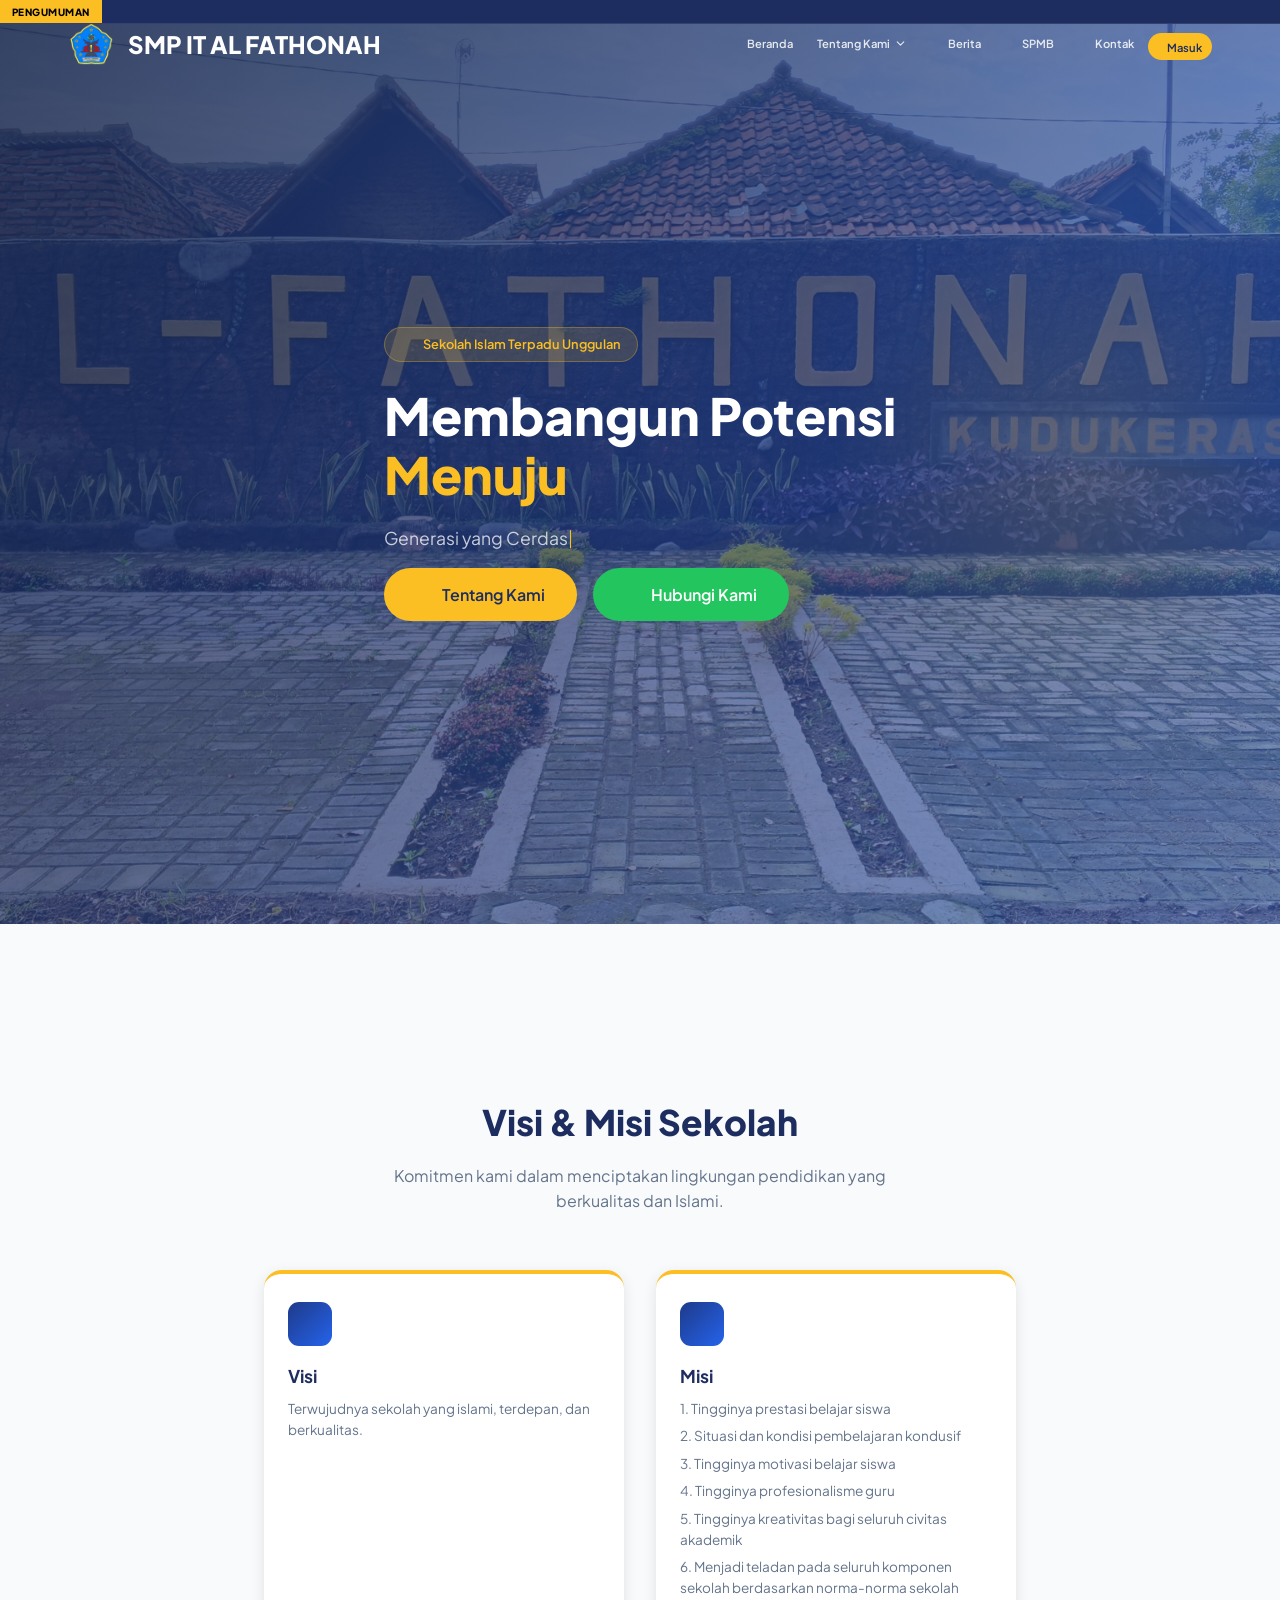
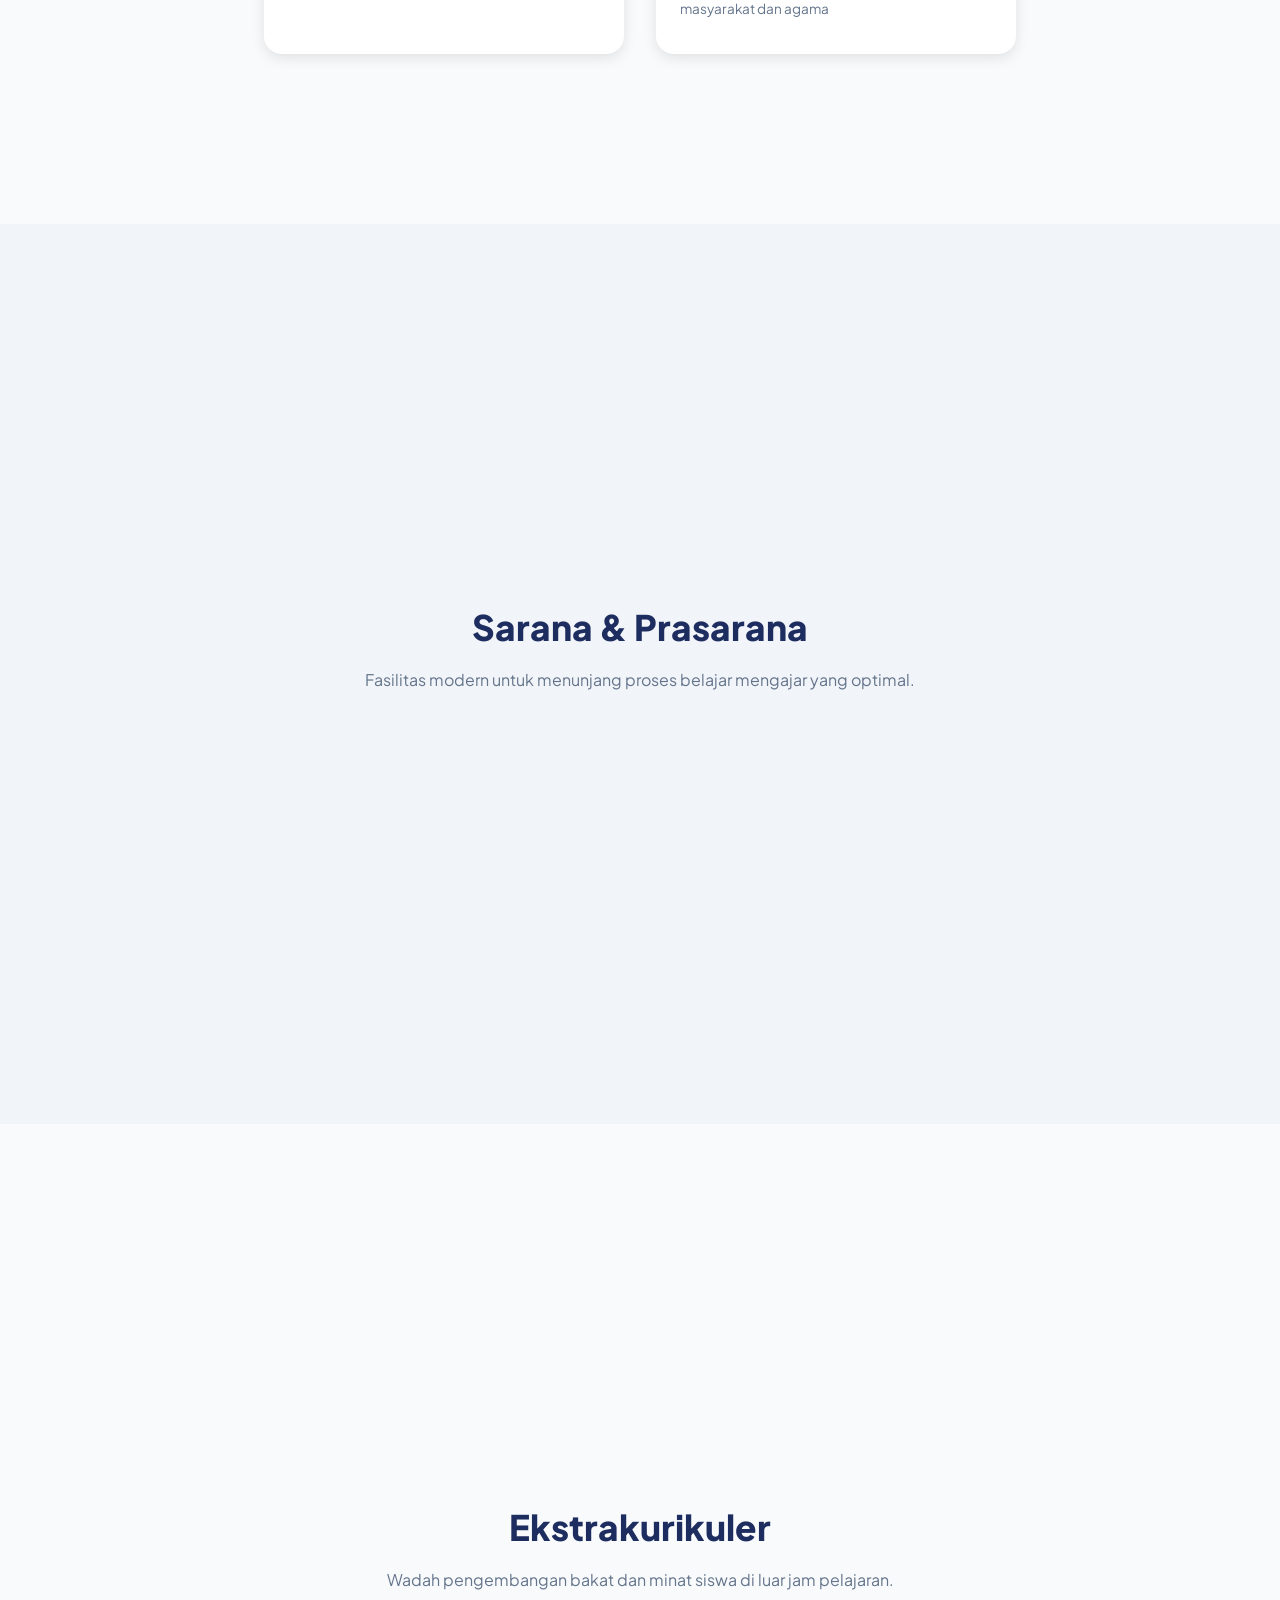
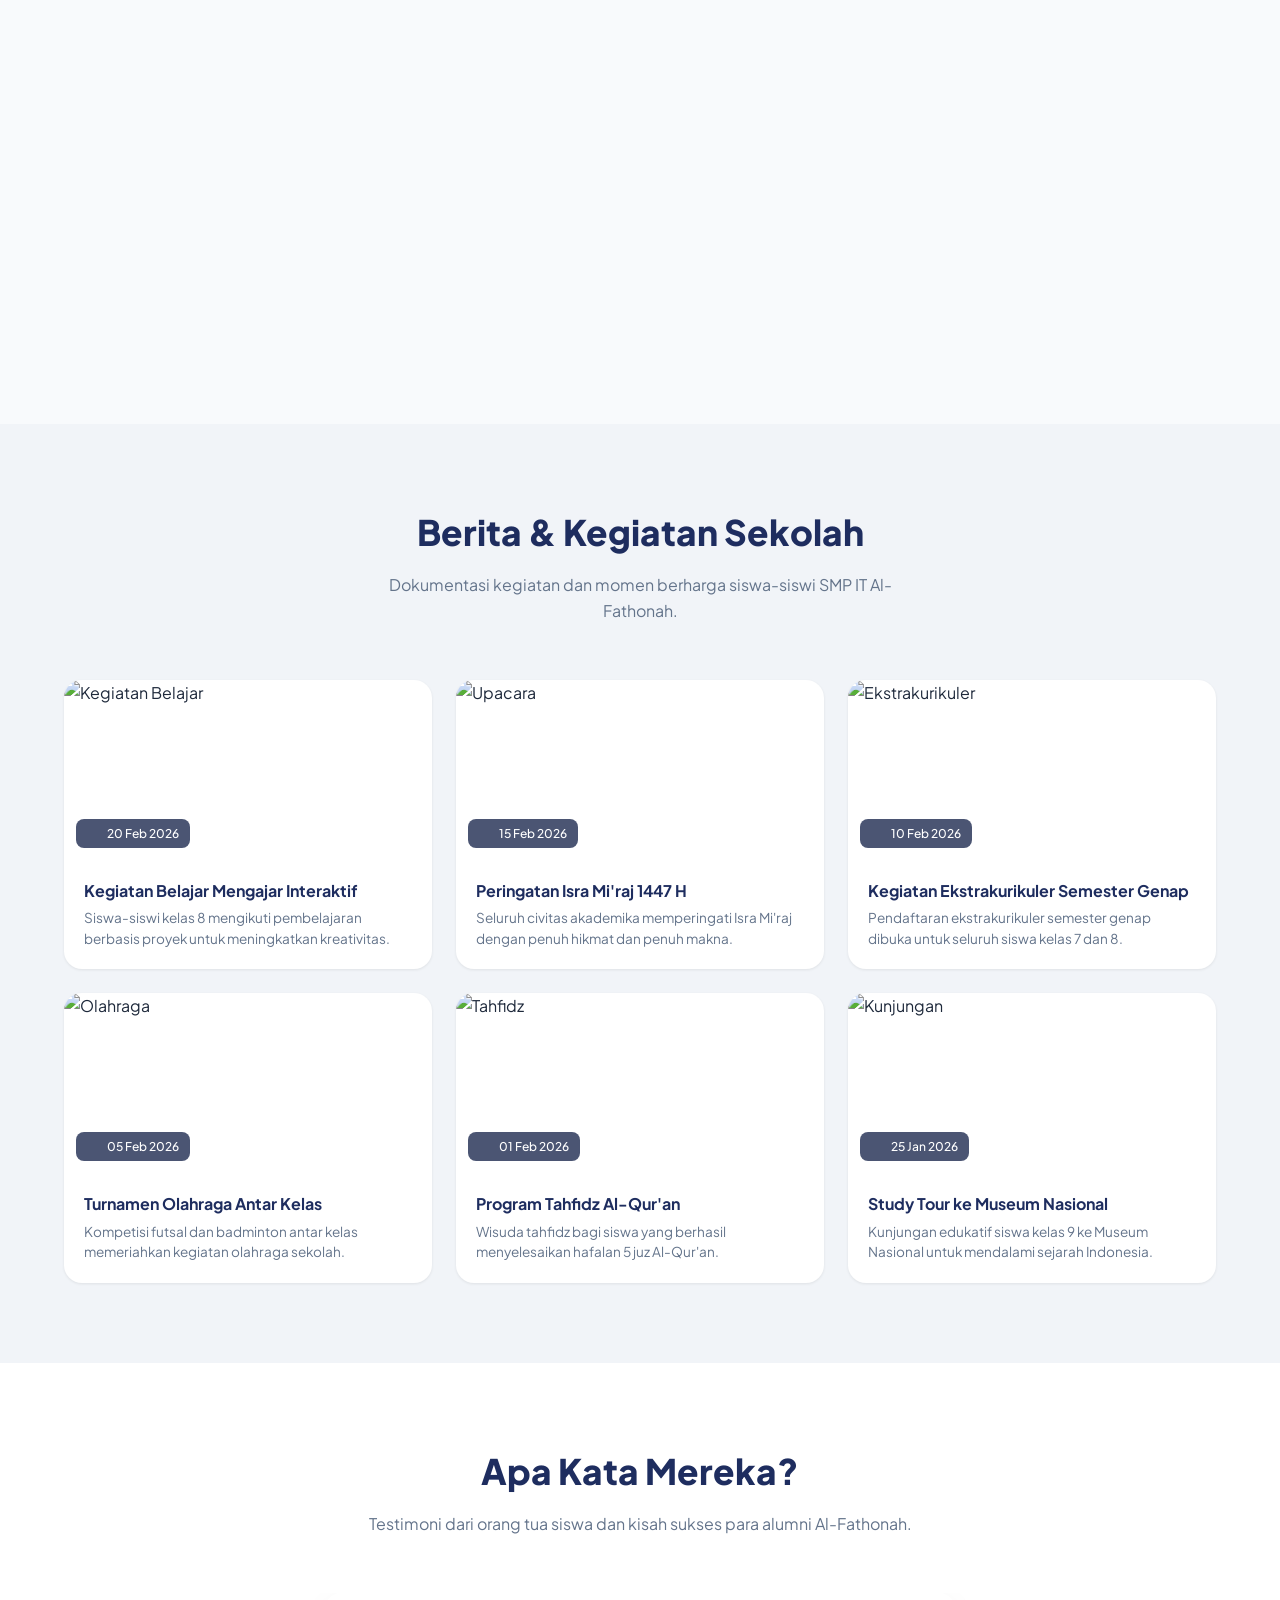
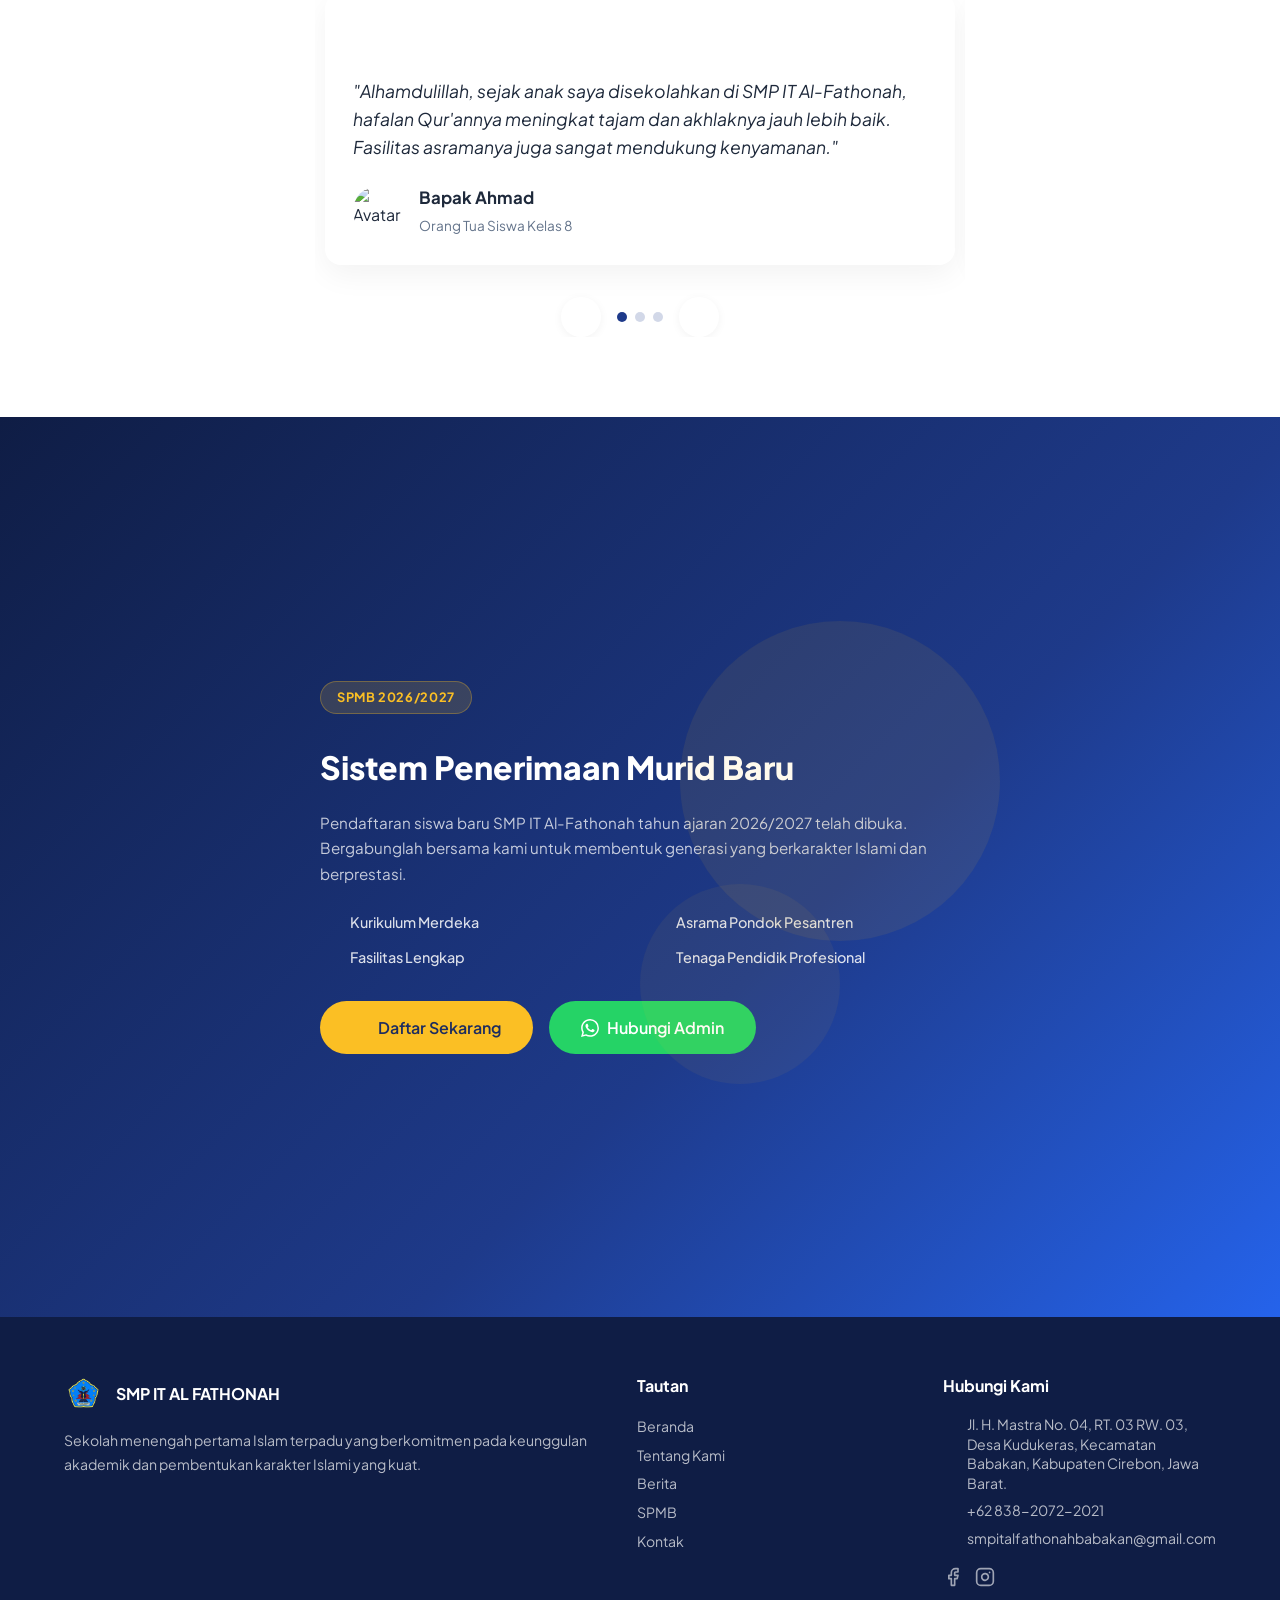
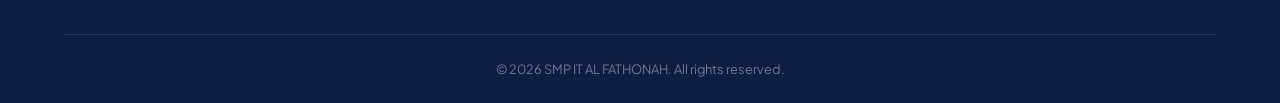
==== index.html @ 43298e45 "Update print statement from 'Hello' to 'Goodbye'" ====
<!DOCTYPE html>
<html lang="id">

<head>
  <meta charset="UTF-8" />
  <meta name="viewport" content="width=device-width, initial-scale=1.0" />
  <title>SMP IT Al-Fathonah — Sekolah Islam Terpadu Unggulan</title>
  <meta name="description"
    content="SMP IT Al-Fathonah adalah sekolah menengah pertama Islam terpadu yang mengutamakan keunggulan akademik, karakter Islami, dan prestasi siswa." />

  <!-- Fonts -->
  <link rel="preconnect" href="https://fonts.googleapis.com" />
  <link rel="preconnect" href="https://fonts.gstatic.com" crossorigin />
  <link href="https://fonts.googleapis.com/css2?family=Plus+Jakarta+Sans:wght@400;500;600;700;800&display=swap"
    rel="stylesheet" />

  <!-- Tailwind CSS CDN -->
  <script src="https://cdn.tailwindcss.com"></script>
  <script>
    tailwind.config = {
      theme: {
        extend: {
          fontFamily: { sans: ['Plus Jakarta Sans', 'sans-serif'] },
          colors: {
            primary: { DEFAULT: '#1e3a8a', light: '#2563eb', dark: '#1e2d5f', 900: '#0f1d45' },
            accent: { DEFAULT: '#fbbf24', light: '#fcd34d', dark: '#d97706' }
          }
        }
      }
    }
  </script>

  <!-- Lucide Icons -->
  <script src="https://unpkg.com/lucide@latest/dist/umd/lucide.js"></script>

  <!-- Custom CSS -->
  <link rel="stylesheet" href="style.css?v=20260422b" />

  <!-- Supabase JS -->
  <script src="https://cdn.jsdelivr.net/npm/@supabase/supabase-js@2/dist/umd/supabase.js"></script>

</head>

<body>
  <!-- ========== NEWS TICKER ========== -->
  <div id="newsTicker" class="news-ticker-bar">
    <div class="news-ticker-inner">
      <div class="news-ticker-label">PENGUMUMAN</div>
      <div class="marquee-container">
        <div class="marquee-content" id="tickerContent">
          <!-- Isi ticker akan diisi lewat JS -->
        </div>
      </div>
    </div>
  </div>

  <!-- ========== NAVBAR ========== -->
  <nav class="nav-landing" id="navbar">
    <div class="container-custom">
      <div class="nav-inner">
        <a href="#" class="nav-logo" style="gap:.5rem;">
          <img src="img/logo.png?v=20260503" alt="Logo" class="nav-logo-img"
            style="width:56px;height:56px;border-radius:50%;object-fit:cover;"
            onerror="this.onerror=null; this.src='img/logo.jpg?v=20260503';">
          <span class="nav-logo-text">SMP IT AL FATHONAH</span>
        </a>
        <ul class="nav-links" id="navLinks">
          <!-- Sidebar Header -->
          <li class="mobile-close-btn-wrapper mobile-only-nav">
            <span class="mobile-menu-title">MENU UTAMA</span>
          </li>

          <!-- Navigasi Utama -->
          <li><a class="nav-link mobile-nav-action" data-action="target" data-target="#beranda"><i data-lucide="home"></i>Beranda</a></li>
          
          <li class="nav-dropdown desktop-only-nav">
            <a class="nav-link" style="cursor:pointer; display:inline-flex;align-items:center;gap:4px;white-space:nowrap;">Tentang Kami <svg
                xmlns="http://www.w3.org/2000/svg" width="13" height="13" viewBox="0 0 24 24" fill="none"
                stroke="currentColor" stroke-width="2" stroke-linecap="round" stroke-linejoin="round">
                <path d="m6 9 6 6 6-6" />
              </svg></a>
            <div class="nav-dropdown-menu">
              <a href="#tentang" class="nav-dropdown-item">Visi & Misi</a>
              <a href="#sarana" class="nav-dropdown-item">Sarana & Prasarana</a>
              <a href="#eskul" class="nav-dropdown-item">Ekstrakurikuler</a>
            </div>
          </li>

          <li class="mobile-only-nav"><a class="nav-link mobile-nav-action" data-action="target" data-target="#tentang"><i data-lucide="target"></i>Visi &amp; Misi</a></li>
          <li class="mobile-only-nav"><a class="nav-link mobile-nav-action" data-action="target" data-target="#sarana"><i data-lucide="layout"></i>Sarana &amp; Prasarana</a></li>
          <li class="mobile-only-nav"><a class="nav-link mobile-nav-action" data-action="target" data-target="#eskul"><i data-lucide="star"></i>Ekstrakurikuler</a></li>
          
          <li><a class="nav-link mobile-nav-action" data-action="target" data-target="#berita"><i data-lucide="newspaper"></i>Berita</a></li>
          <li><a class="nav-link mobile-nav-action" data-action="target" data-target="#spmb"><i data-lucide="user-plus"></i>SPMB</a></li>
          <li><a class="nav-link mobile-nav-action" data-action="target" data-target="#kontak"><i data-lucide="message-circle"></i>Kontak</a></li>
          
          <li>
            <button class="btn btn-accent btn-sm mobile-nav-action" data-action="login" id="btnOpenLogin">
              <i data-lucide="log-in"></i>
              Masuk
            </button>
          </li>
          <li>
            <button class="btn btn-danger btn-sm mobile-only-nav mobile-nav-action" data-action="close" id="mobileCloseActionBtn">
              Tutup
            </button>
          </li>
        </ul>
        <button class="nav-hamburger mobile-nav-action" data-action="toggle" id="hamburger">
          <span></span><span></span><span></span>
        </button>
      </div>
    </div>
  </nav>
  <div class="nav-overlay mobile-nav-action" data-action="close" id="navOverlay"></div>

  <!-- ========== HERO ========== -->
  <section class="hero" id="beranda" style="position:relative; overflow:hidden;">
    <!-- Parallax Slideshow -->
    <div class="hero-slideshow" id="heroSlideshow">
      <div class="hero-slide active" style="background-image:url('img/hero/hero1.jpg')"></div>
      <div class="hero-slide" style="background-image:url('img/hero/hero2.jpg')"></div>
      <div class="hero-slide" style="background-image:url('img/hero/hero3.jpg')"></div>
    </div>
    <div class="hero-overlay"></div>
    <!-- Particles Decoration -->
    <div class="hero-particles">
      <div class="particle p1"></div><div class="particle p2"></div><div class="particle p3"></div><div class="particle p4"></div><div class="particle p5"></div>
      <div class="particle p6"></div><div class="particle p7"></div><div class="particle p8"></div>
    </div>
    <div class="hero-decoration"></div>
    <div class="container-custom" style="position:relative; z-index:3;">
      <div class="hero-content animate-in tilt-element">
        <div class="hero-badge">
          <i data-lucide="sparkles" style="width:14px;height:14px"></i>
          Sekolah Islam Terpadu Unggulan
        </div>
        <h1>Membangun Potensi<br /><span>Menuju</span></h1>
        <!-- Typewriter effect container -->
        <p style="min-height:1.5em; margin-bottom: 1rem;">
          <span id="typewriterText"></span><span class="typewriter-cursor">|</span>
        </p>
        <div class="hero-btns">
          <a href="#tentang" class="btn btn-accent btn-lg hover-scale">
            <i data-lucide="info" style="width:18px;height:18px"></i>
            Tentang Kami
          </a>
          <a href="#kontak" class="btn btn-success btn-lg hover-scale">
            <i data-lucide="phone" style="width:18px;height:18px"></i>
            Hubungi Kami
          </a>
        </div>

      </div>
    </div>
  </section>

  <!-- ========== TENTANG (VISI & MISI) ========== -->
  <section class="section" id="tentang" style="min-height:100vh;display:flex;align-items:center;">
    <div class="container-custom">
      <div class="section-header reveal">
        <h2>Visi &amp; Misi Sekolah</h2>
        <p>Komitmen kami dalam menciptakan lingkungan pendidikan yang berkualitas dan Islami.</p>
      </div>

      <div class="vm-grid">
        <!-- Visi -->
        <div class="vm-card vm-card-compact reveal">
          <div class="vm-card-icon">
            <i data-lucide="eye" style="width:22px;height:22px"></i>
          </div>
          <h3>Visi</h3>
          <p>Terwujudnya sekolah yang islami, terdepan, dan berkualitas.</p>
        </div>

        <!-- Misi -->
        <div class="vm-card vm-card-compact reveal animate-delay-1">
          <div class="vm-card-icon">
            <i data-lucide="target" style="width:22px;height:22px"></i>
          </div>
          <h3>Misi</h3>
          <ul style="list-style:none; padding-left:0;">
            <li>1. Tingginya prestasi belajar siswa</li>
            <li>2. Situasi dan kondisi pembelajaran kondusif</li>
            <li>3. Tingginya motivasi belajar siswa</li>
            <li>4. Tingginya profesionalisme guru</li>
            <li>5. Tingginya kreativitas bagi seluruh civitas akademik</li>
            <li>6. Menjadi teladan pada seluruh komponen sekolah berdasarkan norma-norma sekolah masyarakat dan agama</li>
          </ul>
        </div>
      </div>
    </div>
  </section>

  <!-- ========== SARANA & PRASARANA ========== -->
  <section class="section" id="sarana"
    style="background:rgba(30,58,138,.03);min-height:100vh;display:flex;align-items:center;">
    <div class="container-custom">
      <div class="section-header reveal">
        <h2>Sarana & Prasarana</h2>
        <p>Fasilitas modern untuk menunjang proses belajar mengajar yang optimal.</p>
      </div>

      <div class="sarana-grid" id="sarprasContainer">
      </div>
    </div>
  </section>

  <!-- ========== EKSTRAKURIKULER ========== -->
  <section class="section" id="eskul" style="min-height:100vh;display:flex;align-items:center;">
    <div class="container-custom">
      <div class="section-header reveal">
        <h2>Ekstrakurikuler</h2>
        <p>Wadah pengembangan bakat dan minat siswa di luar jam pelajaran.</p>
      </div>

      <div class="eskul-grid" id="eskulContainer">
      </div>
    </div>
  </section>

  <!-- ========== BERITA KEGIATAN ========== -->
  <section class="section" id="berita"
    style="background:rgba(30,58,138,.03);min-height:100vh;display:flex;align-items:center;">
    <div class="container-custom">
      <div class="section-header reveal">
        <h2>Berita &amp; Kegiatan Sekolah</h2>
        <p>Dokumentasi kegiatan dan momen berharga siswa-siswi SMP IT Al-Fathonah.</p>
      </div>

      <div class="berita-grid" id="beritaContainer">
        <div class="berita-card reveal">
          <div class="berita-img">
            <img src="https://images.unsplash.com/photo-1577896851231-70ef18881754?w=400&h=260&fit=crop"
              alt="Kegiatan Belajar" />
            <div class="berita-date">
              <i data-lucide="calendar" style="width:14px;height:14px"></i>
              20 Feb 2026
            </div>
          </div>
          <div class="berita-body">
            <h4>Kegiatan Belajar Mengajar Interaktif</h4>
            <p>Siswa-siswi kelas 8 mengikuti pembelajaran berbasis proyek untuk meningkatkan kreativitas.</p>
          </div>
        </div>

        <div class="berita-card reveal animate-delay-1">
          <div class="berita-img">
            <img src="https://images.unsplash.com/photo-1594608661623-aa0bd3a69d98?w=400&h=260&fit=crop"
              alt="Upacara" />
            <div class="berita-date">
              <i data-lucide="calendar" style="width:14px;height:14px"></i>
              15 Feb 2026
            </div>
          </div>
          <div class="berita-body">
            <h4>Peringatan Isra Mi'raj 1447 H</h4>
            <p>Seluruh civitas akademika memperingati Isra Mi'raj dengan penuh hikmat dan penuh makna.</p>
          </div>
        </div>

        <div class="berita-card reveal animate-delay-2">
          <div class="berita-img">
            <img src="https://images.unsplash.com/photo-1571260899304-425eee4c7efc?w=400&h=260&fit=crop"
              alt="Ekstrakurikuler" />
            <div class="berita-date">
              <i data-lucide="calendar" style="width:14px;height:14px"></i>
              10 Feb 2026
            </div>
          </div>
          <div class="berita-body">
            <h4>Kegiatan Ekstrakurikuler Semester Genap</h4>
            <p>Pendaftaran ekstrakurikuler semester genap dibuka untuk seluruh siswa kelas 7 dan 8.</p>
          </div>
        </div>

        <div class="berita-card reveal animate-delay-3">
          <div class="berita-img">
            <img src="https://images.unsplash.com/photo-1427504494785-3a9ca7044f45?w=400&h=260&fit=crop"
              alt="Olahraga" />
            <div class="berita-date">
              <i data-lucide="calendar" style="width:14px;height:14px"></i>
              05 Feb 2026
            </div>
          </div>
          <div class="berita-body">
            <h4>Turnamen Olahraga Antar Kelas</h4>
            <p>Kompetisi futsal dan badminton antar kelas memeriahkan kegiatan olahraga sekolah.</p>
          </div>
        </div>

        <div class="berita-card reveal animate-delay-3">
          <div class="berita-img">
            <img src="https://images.unsplash.com/photo-1503676260728-1c00da094a0b?w=400&h=260&fit=crop"
              alt="Tahfidz" />
            <div class="berita-date">
              <i data-lucide="calendar" style="width:14px;height:14px"></i>
              01 Feb 2026
            </div>
          </div>
          <div class="berita-body">
            <h4>Program Tahfidz Al-Qur'an</h4>
            <p>Wisuda tahfidz bagi siswa yang berhasil menyelesaikan hafalan 5 juz Al-Qur'an.</p>
          </div>
        </div>

        <div class="berita-card reveal animate-delay-4">
          <div class="berita-img">
            <img src="https://images.unsplash.com/photo-1509062522246-3755977927d7?w=400&h=260&fit=crop"
              alt="Kunjungan" />
            <div class="berita-date">
              <i data-lucide="calendar" style="width:14px;height:14px"></i>
              25 Jan 2026
            </div>
          </div>
          <div class="berita-body">
            <h4>Study Tour ke Museum Nasional</h4>
            <p>Kunjungan edukatif siswa kelas 9 ke Museum Nasional untuk mendalami sejarah Indonesia.</p>
          </div>
        </div>
      </div>
    </div>
  </section>

  <!-- ========== TESTIMONI & KISAH ALUMNI ========== -->
  <section class="section" id="testimoni" style="background:#fff;">
    <div class="container-custom">
      <div class="section-header reveal">
        <h2>Apa Kata Mereka?</h2>
        <p>Testimoni dari orang tua siswa dan kisah sukses para alumni Al-Fathonah.</p>
      </div>
      
      <div class="testimonial-slider-container reveal">
        <div class="testimonial-track" id="testimonialTrack">
          <!-- Slide 1 -->
          <div class="testimonial-slide">
            <div class="testimonial-card tilt-element">
              <i data-lucide="quote" class="quote-icon" style="color:var(--accent);width:40px;height:40px;margin-bottom:1rem;opacity:0.5;"></i>
              <p class="testimonial-text" style="font-size:1.1rem;font-style:italic;line-height:1.6;margin-bottom:1.5rem;">"Alhamdulillah, sejak anak saya disekolahkan di SMP IT Al-Fathonah, hafalan Qur'annya meningkat tajam dan akhlaknya jauh lebih baik. Fasilitas asramanya juga sangat mendukung kenyamanan."</p>
              <div class="testimonial-author" style="display:flex;align-items:center;gap:1rem;">
                <div class="author-avatar"><img src="https://ui-avatars.com/api/?name=Bapak+Ahmad&background=1e3a8a&color=fff" alt="Avatar" style="width:50px;height:50px;border-radius:50%;"></div>
                <div>
                  <h4 style="margin:0;font-size:1.05rem;">Bapak Ahmad</h4>
                  <span style="font-size:0.85rem;color:var(--text-light);">Orang Tua Siswa Kelas 8</span>
                </div>
              </div>
            </div>
          </div>
          <!-- Slide 2 -->
          <div class="testimonial-slide">
            <div class="testimonial-card tilt-element">
              <i data-lucide="quote" class="quote-icon" style="color:var(--accent);width:40px;height:40px;margin-bottom:1rem;opacity:0.5;"></i>
              <p class="testimonial-text" style="font-size:1.1rem;font-style:italic;line-height:1.6;margin-bottom:1.5rem;">"Pendidikan karakter di sekolah ini luar biasa. Guru-gurunya sangat peduli dan tekun membimbing siswa baik secara akademik maupun spiritual. Lulusannya terbukti mampu bersaing."</p>
              <div class="testimonial-author" style="display:flex;align-items:center;gap:1rem;">
                <div class="author-avatar"><img src="https://ui-avatars.com/api/?name=Ibu+Siti+Rahma&background=10b981&color=fff" alt="Avatar" style="width:50px;height:50px;border-radius:50%;"></div>
                <div>
                  <h4 style="margin:0;font-size:1.05rem;">Ibu Siti Rahma</h4>
                  <span style="font-size:0.85rem;color:var(--text-light);">Orang Tua Alumni (Angkatan 2024)</span>
                </div>
              </div>
            </div>
          </div>
          <!-- Slide 3 -->
          <div class="testimonial-slide">
            <div class="testimonial-card tilt-element">
              <i data-lucide="quote" class="quote-icon" style="color:var(--accent);width:40px;height:40px;margin-bottom:1rem;opacity:0.5;"></i>
              <p class="testimonial-text" style="font-size:1.1rem;font-style:italic;line-height:1.6;margin-bottom:1.5rem;">"Bekal ilmu agama dan kepemimpinan yang saya dapatkan selama mondok di SMP IT Al-Fathonah sangat berguna ketika saya melanjutkan pendidikan. Sukses selalu untuk sekolah tercinta!"</p>
              <div class="testimonial-author" style="display:flex;align-items:center;gap:1rem;">
                <div class="author-avatar"><img src="https://ui-avatars.com/api/?name=Fikri+Haikal&background=fbbf24&color=fff" alt="Avatar" style="width:50px;height:50px;border-radius:50%;"></div>
                <div>
                  <h4 style="margin:0;font-size:1.05rem;">Fikri Haikal</h4>
                  <span style="font-size:0.85rem;color:var(--text-light);">Alumni Angkatan 2022</span>
                </div>
              </div>
            </div>
          </div>
        </div>
        
        <div class="slider-controls" style="display:flex;justify-content:center;align-items:center;margin-top:2rem;gap:1rem;">
          <button class="slider-btn prev-btn" onclick="moveTestimonial(-1)" style="background:var(--bg-light);border:none;width:40px;height:40px;border-radius:50%;cursor:pointer;display:flex;align-items:center;justify-content:center;box-shadow:0 2px 10px rgba(0,0,0,0.05);"><i data-lucide="chevron-left" style="width:20px;height:20px;"></i></button>
          <div class="slider-dots" id="testimonialDots" style="display:flex;gap:0.5rem;">
            <!-- Dots will be generated by JS or static -->
            <span class="dot active" onclick="setTestimonial(0)" style="width:10px;height:10px;border-radius:50%;background:var(--primary);cursor:pointer;"></span>
            <span class="dot" onclick="setTestimonial(1)" style="width:10px;height:10px;border-radius:50%;background:rgba(30,58,138,0.2);cursor:pointer;"></span>
            <span class="dot" onclick="setTestimonial(2)" style="width:10px;height:10px;border-radius:50%;background:rgba(30,58,138,0.2);cursor:pointer;"></span>
          </div>
          <button class="slider-btn next-btn" onclick="moveTestimonial(1)" style="background:var(--bg-light);border:none;width:40px;height:40px;border-radius:50%;cursor:pointer;display:flex;align-items:center;justify-content:center;box-shadow:0 2px 10px rgba(0,0,0,0.05);"><i data-lucide="chevron-right" style="width:20px;height:20px;"></i></button>
        </div>
      </div>
    </div>
  </section>

  <!-- ========== SPMB ========== -->
  <section class="section spmb-section" id="spmb" style="min-height:100vh;display:flex;align-items:center;">
    <div class="container-custom">
      <div class="spmb-wrapper reveal">
        <div class="spmb-content">
          <span class="section-badge"
            style="background:rgba(251,191,36,.15);color:var(--accent);border:1px solid rgba(251,191,36,.3);">SPMB
            <span class="spmb-dynamic-year">2026/2027</span></span>
          <h2>Sistem Penerimaan Murid Baru</h2>
          <p>Pendaftaran siswa baru SMP IT Al-Fathonah tahun ajaran <span class="spmb-dynamic-year">2026/2027</span> telah dibuka. Bergabunglah bersama kami
            untuk membentuk generasi yang berkarakter Islami dan berprestasi.</p>
          <div class="spmb-features">
            <div class="spmb-feature">
              <i data-lucide="check-circle" style="width:20px;height:20px;color:var(--accent)"></i>
              <span>Kurikulum Merdeka</span>
            </div>
            <div class="spmb-feature">
              <i data-lucide="check-circle" style="width:20px;height:20px;color:var(--accent)"></i>
              <span>Asrama Pondok Pesantren</span>
            </div>
            <div class="spmb-feature">
              <i data-lucide="check-circle" style="width:20px;height:20px;color:var(--accent)"></i>
              <span>Fasilitas Lengkap</span>
            </div>
            <div class="spmb-feature">
              <i data-lucide="check-circle" style="width:20px;height:20px;color:var(--accent)"></i>
              <span>Tenaga Pendidik Profesional</span>
            </div>
          </div>
          <div class="spmb-btns">
            <button class="btn btn-accent btn-lg btn-daftar-spmb" onclick="openSPMBModal()">
              <i data-lucide="edit-3" style="width:18px;height:18px"></i>
              Daftar Sekarang
            </button>
            <a href="https://wa.me/6285842001996?text=Assalamu'alaikum%2C%20saya%20ingin%20bertanya%20tentang%20pendaftaran%20siswa%20baru%20SMP%20IT%20Al-Fathonah."
              target="_blank" class="btn btn-whatsapp btn-lg">
              <svg xmlns="http://www.w3.org/2000/svg" width="18" height="18" viewBox="0 0 24 24" fill="currentColor">
                <path
                  d="M17.472 14.382c-.297-.149-1.758-.867-2.03-.967-.273-.099-.471-.148-.67.15-.197.297-.767.966-.94 1.164-.173.199-.347.223-.644.075-.297-.15-1.255-.463-2.39-1.475-.883-.788-1.48-1.761-1.653-2.059-.173-.297-.018-.458.13-.606.134-.133.298-.347.446-.52.149-.174.198-.298.298-.497.099-.198.05-.371-.025-.52-.075-.149-.669-1.612-.916-2.207-.242-.579-.487-.5-.669-.51-.173-.008-.371-.01-.57-.01-.198 0-.52.074-.792.372-.272.297-1.04 1.016-1.04 2.479 0 1.462 1.065 2.875 1.213 3.074.149.198 2.096 3.2 5.077 4.487.709.306 1.262.489 1.694.625.712.227 1.36.195 1.871.118.571-.085 1.758-.719 2.006-1.413.248-.694.248-1.289.173-1.413-.074-.124-.272-.198-.57-.347m-5.421 7.403h-.004a9.87 9.87 0 01-5.031-1.378l-.361-.214-3.741.982.998-3.648-.235-.374a9.86 9.86 0 01-1.51-5.26c.001-5.45 4.436-9.884 9.888-9.884 2.64 0 5.122 1.03 6.988 2.898a9.825 9.825 0 012.893 6.994c-.003 5.45-4.437 9.884-9.885 9.884m8.413-18.297A11.815 11.815 0 0012.05 0C5.495 0 .16 5.335.157 11.892c0 2.096.547 4.142 1.588 5.945L.057 24l6.305-1.654a11.882 11.882 0 005.683 1.448h.005c6.554 0 11.89-5.335 11.893-11.893a11.821 11.821 0 00-3.48-8.413z" />
              </svg>
              Hubungi Admin
            </a>
          </div>
        </div>
        <div class="spmb-decoration">
          <div class="spmb-deco-circle"></div>
          <div class="spmb-deco-circle spmb-deco-circle-2"></div>
        </div>
      </div>
    </div>
  </section>

  <!-- ========== KONTAK / FOOTER ========== -->
  <footer class="footer" id="kontak">
    <div class="container-custom">
      <div class="footer-grid">
        <div>
          <div style="display:flex;align-items:center;gap:.75rem;margin-bottom:1rem;">
            <img src="img/logo.png?v=20260503" alt="Logo"
              style="width:40px;height:40px;border-radius:50%;object-fit:cover;flex-shrink:0;">
            <h4 style="margin:0;">SMP IT AL FATHONAH</h4>
          </div>
          <p>Sekolah menengah pertama Islam terpadu yang berkomitmen pada keunggulan akademik dan pembentukan karakter
            Islami yang kuat.</p>
        </div>
        <div>
          <h4>Tautan</h4>
          <ul>
            <li><a href="#beranda">Beranda</a></li>
            <li><a href="#tentang">Tentang Kami</a></li>
            <li><a href="#berita">Berita</a></li>
            <li><a href="#spmb">SPMB</a></li>
            <li><a href="#kontak">Kontak</a></li>
          </ul>
        </div>
        <div>
          <h4>Hubungi Kami</h4>
          <ul>
            <li style="display:flex;gap:.5rem;">
              <i data-lucide="map-pin" style="width:16px;height:16px;flex-shrink:0;margin-top:4px;"></i>
              <span style="line-height:1.4;">Jl. H. Mastra No. 04, RT. 03 RW. 03, Desa Kudukeras, Kecamatan Babakan, Kabupaten Cirebon, Jawa Barat.</span>
            </li>
            <li style="display:flex;align-items:center;gap:.5rem;">
              <i data-lucide="phone" style="width:16px;height:16px;flex-shrink:0;"></i>
              +62 838-2072-2021
            </li>
            <li style="display:flex;align-items:center;gap:.5rem;">
              <i data-lucide="mail" style="width:16px;height:16px;flex-shrink:0;"></i>
              smpitalfathonahbabakan@gmail.com
            </li>
          </ul>
          <div style="display:flex;align-items:center;gap:.75rem;margin-top:1rem;">
            <a href="https://www.facebook.com/share/18Xok77LSt/" target="_blank" title="Facebook"
              style="color:rgba(255,255,255,.6);transition:color .2s;" onmouseover="this.style.color='#1877F2'"
              onmouseout="this.style.color='rgba(255,255,255,.6)'">
              <svg xmlns="http://www.w3.org/2000/svg" width="20" height="20" viewBox="0 0 24 24" fill="none"
                stroke="currentColor" stroke-width="2" stroke-linecap="round" stroke-linejoin="round">
                <path d="M18 2h-3a5 5 0 0 0-5 5v3H7v4h3v8h4v-8h3l1-4h-4V7a1 1 0 0 1 1-1h3z"/>
              </svg>
            </a>
            <a href="https://www.instagram.com/smpitalfathonahbabakan?igsh=d3Myb3A2Zm1nMGNi" target="_blank" title="Instagram"
              style="color:rgba(255,255,255,.6);transition:color .2s;" onmouseover="this.style.color='#E4405F'"
              onmouseout="this.style.color='rgba(255,255,255,.6)'">
              <svg xmlns="http://www.w3.org/2000/svg" width="20" height="20" viewBox="0 0 24 24" fill="none"
                stroke="currentColor" stroke-width="2" stroke-linecap="round" stroke-linejoin="round">
                <rect x="2" y="2" width="20" height="20" rx="5" ry="5"/>
                <path d="M16 11.37A4 4 0 1 1 12.63 8 4 4 0 0 1 16 11.37z"/>
                <line x1="17.5" y1="6.5" x2="17.51" y2="6.5"/>
              </svg>
            </a>
          </div>
        </div>
      </div>
      <div class="footer-bottom">
        &copy; 2026 SMP IT AL FATHONAH. All rights reserved.
      </div>
    </div>
  </footer>

  <!-- ========== LOGIN MODAL ========== -->
  <div class="modal-overlay" id="loginModal">
    <div class="modal" style="position:relative;">
      <button class="modal-close" onclick="closeLoginModal()">
        <i data-lucide="x" style="width:22px;height:22px"></i>
      </button>
      <div class="modal-header">
        <div class="modal-logo">
          <i data-lucide="lock" style="width:26px;height:26px"></i>
        </div>
        <h3 id="modalTitleText">Login</h3>
        <p id="modalSubtitleText">Masuk ke sistem akademik sekolah</p>
      </div>
      <form id="loginForm" action="javascript:void(0)" onsubmit="event.preventDefault();">
        <div class="form-group" id="loginNameGroup" style="display:none;">
          <label for="loginName">Nama Lengkap</label>
          <input type="text" class="form-input" id="loginName" placeholder="Masukkan nama lengkap" />
        </div>
        <div class="form-group">
          <label for="loginEmail">Email</label>
          <input type="email" class="form-input" id="loginEmail" placeholder="email@contoh.com" required />
        </div>
        <div class="form-group">
          <label for="loginPassword">Password</label>
          <div style="position:relative;">
            <input type="password" class="form-input" id="loginPassword" placeholder="Masukkan password" required
              style="padding-right:2.5rem;" />
            <button type="button" onclick="togglePasswordVisibility()"
              style="position:absolute;right:.75rem;top:50%;transform:translateY(-50%);background:none;border:none;cursor:pointer;color:var(--text-light);padding:0;"
              title="Tampilkan password">
              <i data-lucide="eye" style="width:18px;height:18px;" id="pwEyeIcon"></i>
              <i data-lucide="eye-off" style="width:18px;height:18px;display:none;" id="pwEyeOffIcon"></i>
            </button>
          </div>
        </div>
        
        <div style="text-align: right; margin-top: -0.5rem; margin-bottom: 1.5rem;" id="forgotPasswordContainer">
          <a href="#" onclick="openForgotPasswordModal(event)" style="font-size: 13px; color: var(--primary-light); text-decoration: none; font-weight: 500;">Lupa Kata Sandi?</a>
        </div>
        
        <button type="button" class="btn btn-primary btn-lg" style="width:100%;justify-content:center;" id="loginBtn"
          onclick="handleAuthSubmit(event)">
          <span id="loginBtnText">Masuk</span>
          <div class="spinner" id="loginSpinner" style="display:none;"></div>
        </button>
        <div style="text-align:center;margin-top:1.5rem;font-size:14px;color:var(--text-light);">
          <span id="authToggleText">Belum punya akun? </span>
          <a href="#" onclick="toggleAuthMode(event)" id="authToggleLink"
            style="color:var(--primary-light);font-weight:600;text-decoration:none;">Daftar Akun Baru</a>
        </div>
      </form>
    </div>
  </div>

  <!-- ========== FORGOT PASSWORD MODAL ========== -->
  <div class="modal-overlay" id="forgotPasswordModal">
    <div class="modal" style="position:relative;">
      <button class="modal-close" onclick="closeForgotPasswordModal()">
        <i data-lucide="x" style="width:22px;height:22px"></i>
      </button>
      <div class="modal-header">
        <div class="modal-logo" style="background: rgba(245, 158, 11, .1); color: #f59e0b;">
          <i data-lucide="mail-warning" style="width:26px;height:26px"></i>
        </div>
        <h3>Atur Ulang Sandi</h3>
        <p>Masukkan email terdaftar Anda untuk menerima tautan pemulihan sandi.</p>
      </div>
      <form id="forgotPasswordForm" action="javascript:void(0)" onsubmit="event.preventDefault();">
        <div class="form-group">
          <label for="forgotEmail">Email Terdaftar</label>
          <input type="email" class="form-input" id="forgotEmail" placeholder="email@contoh.com" required />
        </div>
        <button type="button" class="btn btn-primary btn-lg" style="width:100%;justify-content:center;" id="btnForgot" onclick="handleForgotPasswordSubmit()">
          <span id="btnForgotText">Kirim Tautan Pemulihan</span>
          <div class="spinner" id="forgotSpinner" style="display:none;"></div>
        </button>
      </form>
    </div>
  </div>

  <!-- ========== RESET PASSWORD MODAL (From Email Link) ========== -->
  <div class="modal-overlay" id="resetPasswordModal">
    <div class="modal" style="position:relative;">
      <div class="modal-header">
        <div class="modal-logo" style="background: rgba(34, 197, 94, .1); color: #22c55e;">
          <i data-lucide="key-round" style="width:26px;height:26px"></i>
        </div>
        <h3>Kata Sandi Baru</h3>
        <p>Buat kata sandi baru untuk akun Anda.</p>
      </div>
      <form id="resetPasswordForm" action="javascript:void(0)" onsubmit="event.preventDefault();">
        <div class="form-group">
          <label for="newPassword">Kata Sandi Baru</label>
          <input type="password" class="form-input" id="newPassword" placeholder="Minimal 6 karakter" required minlength="6" />
        </div>
        <button type="button" class="btn btn-success btn-lg" style="width:100%;justify-content:center;" id="btnResetPassword" onclick="handleResetPasswordSubmit()">
          <span id="btnResetText">Simpan Kata Sandi</span>
          <div class="spinner" id="resetSpinner" style="display:none;"></div>
        </button>
      </form>
    </div>
  </div>

  <!-- ========== SPMB MODAL ========== -->
  <div class="modal-overlay" id="spmbModal">
    <div class="modal modal-wide" style="position:relative;">
      <button class="modal-close" onclick="closeSPMBModal()">
        <i data-lucide="x" style="width:22px;height:22px"></i>
      </button>
      <div class="modal-header">
        <div class="modal-logo" style="background:rgba(251,191,36,.12);color:var(--accent-dark);">
          <i data-lucide="user-plus" style="width:26px;height:26px"></i>
        </div>
        <h3>Formulir Pendaftaran Murid Baru</h3>
        <p>SPMB SMP IT Al-Fathonah — Tahun Ajaran <span class="spmb-dynamic-year">2026/2027</span></p>
      </div>
      <form id="spmbForm" onsubmit="event.preventDefault(); submitSPMB(event)">
        <div class="form-group">
          <label for="spmbNama">Nama Peserta Didik</label>
          <input type="text" class="form-input" id="spmbNama" placeholder="Masukkan nama lengkap peserta didik"
            required />
        </div>
        <div class="form-group">
          <label for="spmbOrtu">Nama Orang Tua / Wali</label>
          <input type="text" class="form-input" id="spmbOrtu" placeholder="Masukkan nama orang tua / wali" required />
        </div>
        <div class="form-row-spmb">
          <div class="form-group">
            <label for="spmbNIK">NIK</label>
            <input type="text" class="form-input" id="spmbNIK" placeholder="Nomor Induk Kependudukan" maxlength="16"
              required />
          </div>
          <div class="form-group">
            <label for="spmbTelepon">Nomor Telepon</label>
            <input type="tel" class="form-input" id="spmbTelepon" placeholder="08xxxxxxxxxx" required />
          </div>
        </div>
        <div class="form-group">
          <label for="spmbSekolah">Sekolah Asal</label>
          <input type="text" class="form-input" id="spmbSekolah" placeholder="Nama sekolah asal (SD/MI)" required />
        </div>
        <div class="form-group">
          <label for="spmbAlamat">Alamat</label>
          <textarea class="form-input" id="spmbAlamat" placeholder="Masukkan alamat lengkap" rows="3" required
            style="resize:vertical;"></textarea>
        </div>
        <button type="submit" class="btn btn-accent btn-lg" style="width:100%;justify-content:center;" id="spmbBtn">
          <i data-lucide="send" style="width:18px;height:18px"></i>
          <span id="spmbBtnText">Kirim Pendaftaran</span>
          <div class="spinner" id="spmbSpinner" style="display:none;"></div>
        </button>
      </form>
      <div style="text-align:center;margin-top:1rem;">
        <p style="font-size:.85rem;color:var(--text-light);">Ada pertanyaan?
          <a href="https://wa.me/6285842001996?text=Assalamu'alaikum%2C%20saya%20ingin%20bertanya%20tentang%20pendaftaran%20siswa%20baru%20SMP%20IT%20Al-Fathonah."
            target="_blank" style="color:#25D366;font-weight:600;">Hubungi Admin via WhatsApp</a>
        </p>
      </div>
    </div>
  </div>

  <!-- ========== NOTIF MODAL (Custom) ========== -->
  <div class="notif-modal-overlay" id="notifModal">
    <div class="notif-modal">
      <div class="notif-modal-icon" id="notifIcon"></div>
      <h3 id="notifTitle">Notifikasi</h3>
      <p id="notifMessage">Pesan</p>
      <div class="notif-modal-actions" id="notifActions">
        <button class="btn btn-primary" onclick="closeNotifModal()">OK</button>
      </div>
    </div>
  </div>

  <!-- ========== TOAST CONTAINER ========== -->
  <div class="toast-container" id="toastContainer"></div>

  <!-- Core Functions -->
  <script>
    function openSPMBModal() {
      if (window.spmbIsClosedData) {
        if (typeof showNotifModal === 'function') {
          showNotifModal('Pendaftaran Ditutup', 'Mohon maaf, penerimaan murid baru untuk saat ini telah ditutup. Silakan pantau terus informasi selanjutnya.', 'info');
        } else {
          alert('Mohon maaf, pendaftaran telah ditutup.');
        }
        return;
      }
      var modal = document.getElementById('spmbModal');
      if (modal) modal.classList.add('active');
    }
    function closeSPMBModal() {
      var modal = document.getElementById('spmbModal');
      if (modal) modal.classList.remove('active');
      var form = document.getElementById('spmbForm');
      if (form) form.reset();
    }

    // Dark Mode Toggle
    function toggleDarkMode() {
      var body = document.body;
      body.classList.toggle('dark-mode');
      var isDark = body.classList.contains('dark-mode');
      localStorage.setItem('darkMode', isDark ? 'true' : 'false');
      var darkIcon = document.getElementById('darkIcon');
      var lightIcon = document.getElementById('lightIcon');
      if (darkIcon) darkIcon.style.display = isDark ? 'none' : 'block';
      if (lightIcon) lightIcon.style.display = isDark ? 'block' : 'none';
    }
    (function () {
      if (localStorage.getItem('darkMode') === 'true') {
        document.body.classList.add('dark-mode');
        var di = document.getElementById('darkIcon');
        var li = document.getElementById('lightIcon');
        if (di) di.style.display = 'none';
        if (li) li.style.display = 'block';
      }
    })();

    // submitSPMB is now handled in app.js (inserts to Supabase)

    function openLoginModal() {
      var modal = document.getElementById('loginModal');
      if (modal) modal.classList.add('active');
    }
    function closeLoginModal() {
      var modal = document.getElementById('loginModal');
      if (modal) modal.classList.remove('active');
      var form = document.getElementById('loginForm');
      if (form) form.reset();
    }
    function togglePasswordVisibility() {
      var pw = document.getElementById('loginPassword');
      var eyeOn = document.getElementById('pwEyeIcon');
      var eyeOff = document.getElementById('pwEyeOffIcon');
      if (!pw) return;
      if (pw.type === 'password') { pw.type = 'text'; if (eyeOn) eyeOn.style.display = 'none'; if (eyeOff) eyeOff.style.display = 'block'; }
      else { pw.type = 'password'; if (eyeOn) eyeOn.style.display = 'block'; if (eyeOff) eyeOff.style.display = 'none'; }
    }
  </script>

  <!-- Back to Top Button -->
  <button id="backToTop" onclick="window.scrollTo({top:0,behavior:'smooth'})" title="Kembali ke atas" style="
    position:fixed; bottom:2rem; right:2rem; z-index:999;
    width:48px; height:48px; border-radius:50%;
    background:linear-gradient(135deg,#1e3a8a,#2563eb); color:#fff;
    border:none; cursor:pointer; display:none;
    box-shadow:0 4px 16px rgba(30,58,138,.35);
    transition:all .3s ease; align-items:center; justify-content:center;
  ">
    <i data-lucide="arrow-up" style="width:22px;height:22px"></i>
  </button>

  <!-- App JS -->
  <script src="app.js?v=20260422f"></script>



  <!-- Scroll / Nav Logic (inline for landing page) -->
  <script>
    document.addEventListener('DOMContentLoaded', function () {
      // Force scroll to top on load/refresh (with slight delay for mobile stability)
      setTimeout(function() {
        window.scrollTo(0, 0);
      }, 100);
      if ('scrollRestoration' in history) history.scrollRestoration = 'manual';

      // Initialize Lucide icons
      if (window.lucide) lucide.createIcons();

      // Load konten dari Supabase
      if (typeof loadBeritaPublic === 'function') loadBeritaPublic();
      if (typeof loadEskulPublic === 'function') loadEskulPublic();
      if (typeof loadSarprasPublic === 'function') loadSarprasPublic();
      if (typeof loadSPMBPublicConfig === 'function') loadSPMBPublicConfig();
      if (typeof loadPengumumanTicker === 'function') loadPengumumanTicker();

      window.addEventListener('scroll', function () {
        document.getElementById('navbar').classList.toggle('scrolled', window.scrollY > 30);

        // Back to top button visibility
        var btn = document.getElementById('backToTop');
        if (btn) {
          if (window.scrollY > 400) {
            btn.style.display = 'flex';
            btn.style.opacity = '1';
            btn.style.transform = 'translateY(0)';
          } else {
            btn.style.opacity = '0';
            btn.style.transform = 'translateY(20px)';
            setTimeout(function () { if (window.scrollY <= 400) btn.style.display = 'none'; }, 300);
          }
        }
      });

      // Scroll reveal
      var revealEls = document.querySelectorAll('.reveal');
      window._revealObserver = new IntersectionObserver(function (entries) {
        entries.forEach(function (e) {
          if (e.isIntersecting) {
            e.target.classList.add('visible');
            window._revealObserver.unobserve(e.target);
          }
        });
      }, { threshold: 0.15 });
      revealEls.forEach(function (el) { window._revealObserver.observe(el); });

      // Navigation is now handled via inline onclick in HTML.
      // No JS event listeners needed for nav links.

      // Close modals on overlay click
      ['loginModal', 'spmbModal'].forEach(function (id) {
        var modal = document.getElementById(id);
        if (modal) {
          modal.addEventListener('click', function (e) {
            if (e.target === modal) {
              modal.classList.remove('active');
            }
          });
        }
      });

      // ===== HERO BACKGROUND SLIDESHOW =====
      var slides = document.querySelectorAll('.hero-slide');
      var currentSlide = 0;
      if (slides.length > 1) {
        setInterval(function () {
          slides[currentSlide].classList.remove('active');
          currentSlide = (currentSlide + 1) % slides.length;
          slides[currentSlide].classList.add('active');
        }, 5000);
      }
    });

    // ===== GLOBAL NAV FUNCTIONS =====
    function closeMobileNav() {
      var n = document.getElementById('navLinks');
      var o = document.getElementById('navOverlay');
      if (n) n.classList.remove('open');
      if (o) o.classList.remove('open');
      document.querySelectorAll('.nav-dropdown.open').forEach(function (d) { d.classList.remove('open'); });
    }

    function toggleMobileNav() {
      document.getElementById('navLinks').classList.toggle('open');
      document.getElementById('navOverlay').classList.toggle('open');
    }

    // ==========================================
    // JS MURNI UNTUK NAVIGASI MOBILE (ANTI MACET)
    // ==========================================
    document.addEventListener('DOMContentLoaded', function() {
      var navActions = document.querySelectorAll('.mobile-nav-action');
      navActions.forEach(function(item) {
        item.addEventListener('click', function(e) {
          e.preventDefault();
          var action = this.getAttribute('data-action');
          
          if (action === 'toggle') {
            document.getElementById('navLinks').classList.toggle('open');
            document.getElementById('navOverlay').classList.toggle('open');
          }
          else if (action === 'close') {
            closeMobileNav();
          }
          else if (action === 'login') {
            if (typeof openLoginModal === 'function') openLoginModal();
            if (window.innerWidth <= 768) {
              setTimeout(function () { closeMobileNav(); }, 400);
            }
          }
          else if (action === 'target') {
            var targetId = this.getAttribute('data-target');
            var el = document.querySelector(targetId);
            if (el) {
              el.scrollIntoView({ behavior: 'smooth', block: 'start' });
            }
            if (window.innerWidth <= 768) {
              setTimeout(function () { closeMobileNav(); }, 800);
            }
          }
        });
      });
    });
  </script>

</body>

</html>
---- style.css ----
/* ============================================
   SMP IT AL FATHONAH â€” Design System
   Color: Navy Blue (#1e3a8a) + Yellow (#fbbf24)
   Font: Plus Jakarta Sans
   ============================================ */

/* ---------- CSS Custom Properties ---------- */
:root {
  --primary: #1e3a8a;
  --primary-light: #2563eb;
  --primary-dark: #1e2d5f;
  --primary-900: #0f1d45;
  --accent: #fbbf24;
  --accent-light: #fcd34d;
  --accent-dark: #d97706;
  --bg: #f8fafc;
  --bg-card: #ffffff;
  --text: #1e293b;
  --text-light: #64748b;
  --text-white: #f1f5f9;
  --border: #e2e8f0;
  --success: #22c55e;
  --danger: #ef4444;
  --warning: #f59e0b;
  --shadow-sm: 0 1px 3px rgba(0, 0, 0, .08);
  --shadow-md: 0 4px 14px rgba(0, 0, 0, .1);
  --shadow-lg: 0 10px 30px rgba(0, 0, 0, .12);
  --shadow-xl: 0 20px 50px rgba(0, 0, 0, .18);
  --radius: 12px;
  --radius-lg: 18px;
  --transition: .25s cubic-bezier(.4, 0, .2, 1);
}

/* --- GLOBAL VISIBILITY --- */
.mobile-only-nav {
  display: none !important;
}

/* ---------- Reset & Base ---------- */
*,
*::before,
*::after {
  box-sizing: border-box;
  margin: 0;
  padding: 0;
}

html {
  scroll-behavior: smooth;
  overflow-x: hidden;
}

body {
  font-family: 'Plus Jakarta Sans', sans-serif;
  background: var(--bg);
  color: var(--text);
  line-height: 1.6;
  -webkit-font-smoothing: antialiased;
  overflow-x: hidden;
}

a {
  color: inherit;
  text-decoration: none;
}

img {
  max-width: 100%;
  display: block;
}

button {
  cursor: pointer;
  font-family: inherit;
}

/* ---------- Utilities ---------- */
.container-custom {
  max-width: 1200px;
  margin: 0 auto;
  padding: 0 1.5rem;
}

/* ---------- Glassmorphism Card ---------- */
.glass-card {
  background: rgba(255, 255, 255, .72);
  backdrop-filter: blur(16px);
  -webkit-backdrop-filter: blur(16px);
  border: 1px solid rgba(255, 255, 255, .35);
  border-radius: var(--radius-lg);
  box-shadow: var(--shadow-md);
}

.glass-card-dark {
  background: rgba(30, 58, 138, .55);
  backdrop-filter: blur(16px);
  -webkit-backdrop-filter: blur(16px);
  border: 1px solid rgba(255, 255, 255, .12);
  border-radius: var(--radius-lg);
  box-shadow: var(--shadow-md);
  color: var(--text-white);
}

/* ---------- KKM Score Classes ---------- */
.score-pass {
  background: #dcfce7 !important;
  color: #166534 !important;
  font-weight: 700;
}

.score-fail {
  background: #fee2e2 !important;
  color: #991b1b !important;
  font-weight: 700;
}

/* ---------- Buttons ---------- */
.btn {
  display: inline-flex;
  align-items: center;
  gap: .5rem;
  padding: .65rem 1.5rem;
  font-size: .875rem;
  font-weight: 600;
  border: none;
  border-radius: 9999px;
  transition: var(--transition);
  white-space: nowrap;
}

.btn-primary {
  background: var(--primary);
  color: #fff;
}

.btn-primary:hover {
  background: var(--primary-light);
  transform: translateY(-2px);
  box-shadow: 0 6px 20px rgba(30, 58, 138, .35);
}

.btn-accent {
  background: var(--accent);
  color: var(--primary-dark);
}

.btn-accent:hover {
  background: var(--accent-light);
  transform: translateY(-2px);
  box-shadow: 0 6px 20px rgba(251, 191, 36, .4);
}

.btn-outline {
  background: transparent;
  border: 2px solid var(--primary);
  color: var(--primary);
}

.btn-outline:hover {
  background: var(--primary);
  color: #fff;
}
.btn-outline:hover svg, .btn-outline:hover i {
  color: #fff !important;
  stroke: #fff !important;
}

.btn-sm {
  padding: .4rem .65rem; /* Matches .nav-link padding */
  font-size: .7rem;
}

.btn-lg {
  padding: .85rem 2rem;
  font-size: 1rem;
}

.btn-danger {
  background: var(--danger);
  color: #fff;
}

.btn-danger:hover {
  background: #dc2626;
  transform: translateY(-2px);
}

.btn-success {
  background: var(--success);
  color: #fff;
}

.btn-success:hover {
  background: #16a34a;
  transform: translateY(-2px);
}

/* ---------- Dark Mode Toggle ---------- */
.dark-mode-toggle {
  display: inline-flex;
  align-items: center;
  justify-content: center;
  width: 18px;
  height: 18px;
  border-radius: 50%;
  border: 1.5px solid rgba(255, 255, 255, .25);
  background: rgba(255, 255, 255, .08);
  color: rgba(255, 255, 255, .75);
  transition: var(--transition);
  padding: 0;
  flex-shrink: 0;
}

.dark-mode-toggle:hover {
  background: rgba(255, 255, 255, .18);
  color: var(--accent);
  border-color: var(--accent);
  transform: scale(1.08);
}

.nav-landing.scrolled .dark-mode-toggle {
  border-color: rgba(30, 58, 138, .2);
  background: rgba(30, 58, 138, .06);
  color: var(--primary);
}

.nav-landing.scrolled .dark-mode-toggle:hover {
  background: rgba(30, 58, 138, .12);
  color: var(--accent-dark);
  border-color: var(--accent-dark);
}

/* ---------- Nav (Landing) ---------- */
.nav-landing {
  position: fixed;
  top: 0;
  left: 0;
  right: 0;
  z-index: 1000; /* HARUS LEBIH TINGGI DARI OVERLAY */
  transition: all 0.3s ease;
  background: transparent;
}

body.has-ticker .nav-landing:not(.scrolled) {
  top: 24px;
}
body.has-ticker .nav-landing:not(.scrolled) .nav-inner {
  padding: 0.65rem 0;
}
body.has-ticker {
  padding-top: 0 !important;
}

.nav-landing.scrolled {
  top: 0 !important;
  background: rgba(255, 255, 255, .92);
  backdrop-filter: blur(12px);
  box-shadow: var(--shadow-sm);
}

.nav-landing.scrolled .nav-link {
  color: var(--text);
}

.nav-landing.scrolled .nav-logo-text {
  color: var(--primary);
}

.nav-inner {
  display: flex;
  align-items: center;
  justify-content: space-between;
  padding: 1rem 0;
  transition: all 0.3s ease;
}

.nav-logo {
  display: flex;
  align-items: center;
  gap: .75rem;
}

.nav-logo-icon {
  width: 42px;
  height: 42px;
  background: var(--accent);
  border-radius: 10px;
  display: flex;
  align-items: center;
  justify-content: center;
  font-weight: 800;
  color: var(--primary);
  font-size: 1.1rem;
}

.nav-logo-text {
  font-weight: 800;
  font-size: 1.5rem;
  color: #fff;
  transition: var(--transition);
}

@media (max-width: 480px) {
  .nav-logo {
    gap: .5rem;
  }
  .nav-logo-img {
    width: 40px !important;
    height: 40px !important;
  }
  .nav-logo-text {
    font-size: 1rem;
  }
}

@media (max-width: 360px) {
  .nav-logo-text {
    font-size: .85rem;
  }
  .nav-logo-img {
    width: 34px !important;
    height: 34px !important;
  }
}

/* Desktop/Mobile nav item visibility */
.mobile-only-nav {
  display: none !important;
}

.nav-links {
  display: flex;
  align-items: center;
  gap: 0.25rem;
  list-style: none;
}

.nav-link {
  font-size: .7rem;
  font-weight: 600;
  color: rgba(255, 255, 255, .85);
  transition: color .3s ease, background .3s ease;
  padding: .4rem .65rem;
  border-radius: 8px;
  position: relative;
  cursor: pointer;
  display: inline-flex;
  align-items: center;
  gap: 8px;
}

.nav-link i {
  width: 8px;
  height: 8px;
  opacity: 0.9;
}

.nav-link::after {
  content: '';
  position: absolute;
  bottom: 2px;
  left: 50%;
  transform: translateX(-50%) scaleX(0);
  width: 60%;
  height: 2px;
  background: var(--accent);
  border-radius: 2px;
  transition: transform .3s cubic-bezier(.4,0,.2,1);
}

.nav-link:hover {
  color: #fff;
  background: rgba(255, 255, 255, .1);
}

.nav-link:hover::after {
  transform: translateX(-50%) scaleX(1);
}

/* Scrolled state hover */
.nav-landing.scrolled .nav-link:hover {
  color: var(--primary);
  background: rgba(30, 58, 138, .06);
}

.nav-landing.scrolled .nav-link::after {
  background: var(--primary);
}

/* Navbar Dropdown */
.nav-dropdown {
  position: relative;
}

.nav-dropdown-menu {
  position: absolute;
  top: 100%;
  left: 50%;
  transform: translateX(-50%) translateY(8px);
  background: #fff;
  border-radius: 12px;
  box-shadow: 0 12px 40px rgba(0, 0, 0, .15);
  min-width: 200px;
  padding: .5rem 0;
  opacity: 0;
  visibility: hidden;
  transition: all .25s ease;
  z-index: 1000;
}

.nav-dropdown:hover .nav-dropdown-menu {
  opacity: 1;
  visibility: visible;
  transform: translateX(-50%) translateY(0);
}

.nav-dropdown-item {
  display: block;
  padding: .65rem 1.25rem;
  font-size: .88rem;
  font-weight: 500;
  color: var(--primary-dark);
  transition: var(--transition);
}

.nav-dropdown-item:hover {
  background: rgba(30, 58, 138, .06);
  color: var(--primary-light);
  padding-left: 1.5rem;
}

.nav-hamburger {
  display: none;
  flex-direction: column;
  gap: 5px;
  background: none;
  border: none;
  cursor: pointer;
}

.nav-hamburger span {
  display: block;
  width: 24px;
  height: 2.5px;
  background: #fff;
  border-radius: 4px;
  transition: var(--transition);
}

.nav-landing.scrolled .nav-hamburger span {
  background: var(--text);
}

/* Mobile Nav */
@media (max-width: 768px) {
  .nav-hamburger {
    display: flex;
  }

  /* Swap nav items: hide dropdown, show flat items */
  .desktop-only-nav {
    display: none !important;
  }
  .mobile-only-nav {
    display: block !important;
  }
  
  .nav-links li .nav-link i {
    display: inline-block !important;
    width: 18px;
    height: 18px;
  }

  .nav-links {
    position: fixed;
    top: 0;
    right: 0;
    width: 200px;
    height: 100vh;
    flex-direction: column;
    align-items: flex-start;
    background: #ffffff;
    padding: 0 0 1.5rem 0; /* Removed side padding here to let header fill width */
    gap: 0;
    z-index: 2000;
    display: flex !important;
    overflow-y: auto;
    box-shadow: -10px 0 50px rgba(0,0,0,0.15);
    
    /* Smooth slide animation */
    transform: translateX(100%);
    opacity: 0;
    visibility: hidden;
    transition: transform 0.4s cubic-bezier(0.16, 1, 0.3, 1),
                opacity 0.3s ease;
    pointer-events: none;
  }

  .nav-links.open {
    transform: translateX(0);
    opacity: 1;
    visibility: visible;
    pointer-events: auto;
  }

  .mobile-close-btn-wrapper {
    width: 100%;
    display: flex;
    justify-content: center;
    align-items: center;
    position: relative;
    padding: 2.5rem 1rem 3.5rem 1rem;
    margin: 0 0 0.5rem 0; /* Reduced margin to shift menu up */
    background: var(--primary-dark);
    border-bottom: 4px solid var(--accent);
    box-sizing: border-box;
  }

  .mobile-menu-title {
    color: #ffffff;
    font-size: 0.9rem;
    font-weight: 800;
    text-transform: uppercase;
    letter-spacing: 2px;
    text-align: center;
    width: 100%;
    margin: 0;
    padding-left: 25px; /* Shifting more to the right */
  }

  #mobileCloseBtn {
    position: absolute;
    right: 0;
    top: 0;
    background: rgba(255,255,255,0.1);
    border: none;
    color: #fff;
    width: 24px;
    height: 24px;
    border-radius: 50%;
    display: flex;
    align-items: center;
    justify-content: center;
  }

  #mobileCloseBtn i {
    width: 12px;
    height: 12px;
  }

  .menu-divider {
    height: 1px;
    background: rgba(255,255,255,0.05);
    margin: 0.5rem 1.5rem;
    list-style: none;
  }

  /* LIST ITEMS & LINKS */
  .nav-links li {
    list-style: none;
    padding: 0 1.25rem; /* Re-adding the side padding here for items */
    width: 100%;
    box-sizing: border-box;
    opacity: 0;
    transform: translateX(20px);
    transition: all 0.4s ease;
  }

  .nav-links.open li {
    opacity: 1;
    transform: translateX(0);
  }

  /* Staggered Entrance */
  .nav-links.open li:nth-child(1) { transition-delay: 0.1s; }
  .nav-links.open li:nth-child(2) { transition-delay: 0.15s; }
  .nav-links.open li:nth-child(3) { transition-delay: 0.2s; }
  .nav-links.open li:nth-child(4) { transition-delay: 0.25s; }
  .nav-links.open li:nth-child(5) { transition-delay: 0.3s; }
  .nav-links.open li:nth-child(6) { transition-delay: 0.35s; }
  .nav-links.open li:nth-child(7) { transition-delay: 0.4s; }
  .nav-links.open li:nth-child(8) { transition-delay: 0.45s; }
  .nav-links.open li:nth-child(9) { transition-delay: 0.5s; }
  .nav-links.open li:nth-child(10) { transition-delay: 0.55s; }

  .nav-link {
    color: var(--primary-dark);
    font-weight: 700;
    font-size: 0.75rem;
    padding: 0.65rem 0.5rem;
    display: flex;
    align-items: center;
    gap: 10px;
    border-radius: 10px;
    transition: all 0.3s ease;
    cursor: pointer;
    text-decoration: none;
  }

  .nav-link i {
    width: 12px;
    height: 12px;
    color: var(--primary);
    opacity: 0.9;
    transition: all 0.3s ease;
  }

  .nav-link:hover, .nav-link:active {
    background: rgba(251, 191, 36, 0.15);
    color: var(--accent-dark);
    transform: translateX(4px);
  }

  .nav-link:active i {
    opacity: 1;
    transform: scale(1.1);
  }

  .nav-dropdown-menu {
    display: none; /* Mobile avoids nested menus for simplicity as per HTML */
  }

  .nav-links .btn {
    margin: 0.35rem 0;
    border-radius: 10px;
    font-weight: 700;
    font-size: 0.75rem;
    padding: 0.45rem 0.75rem;
    width: 100%;
    justify-content: center;
  }

  .nav-links .btn i {
    width: 14px;
    height: 14px;
  }

  .nav-overlay {
    display: none;
    position: fixed;
    inset: 0;
    background: rgba(0, 0, 0, .4);
    z-index: 900;
    opacity: 0;
    transition: opacity 0.3s ease;
  }

  .nav-overlay.open {
    display: block;
    opacity: 1;
  }
}

/* ---------- Hero Section ---------- */
.hero {
  position: relative;
  min-height: 100vh;
  display: flex;
  align-items: center;
  background: var(--primary-900);
  overflow: hidden;
}

/* Hero Slideshow */
.hero-slideshow {
  position: absolute;
  inset: 0;
  z-index: 0;
}

.hero-slide {
  position: absolute;
  inset: 0;
  background-size: cover;
  background-position: top center;
  background-repeat: no-repeat;
  opacity: 0;
  transition: opacity 1.2s ease-in-out;
}

.hero-slide.active {
  opacity: 1;
}

/* Dark overlay on top of images for text readability */
.hero-overlay {
  position: absolute;
  inset: 0;
  background: linear-gradient(135deg, rgba(15, 29, 69, .82) 0%, rgba(30, 58, 138, .65) 50%, rgba(37, 99, 235, .5) 100%);
  z-index: 1;
}

.hero::before {
  content: '';
  position: absolute;
  inset: 0;
  background: url('data:image/svg+xml,<svg xmlns="http://www.w3.org/2000/svg" viewBox="0 0 1440 320"><path fill="rgba(251,191,36,.06)" d="M0,224L48,213.3C96,203,192,181,288,186.7C384,192,480,224,576,218.7C672,213,768,171,864,160C960,149,1056,171,1152,186.7C1248,203,1344,213,1392,218.7L1440,224L1440,320L1392,320C1344,320,1248,320,1152,320C1056,320,960,320,864,320C768,320,672,320,576,320C480,320,384,320,288,320C192,320,96,320,48,320L0,320Z"></path></svg>') no-repeat bottom / cover;
  opacity: .5;
  z-index: 2;
}

.hero-content {
  position: relative;
  z-index: 3;
  max-width: 680px;
}

.hero-badge {
  display: inline-flex;
  align-items: center;
  gap: .5rem;
  background: rgba(251, 191, 36, .15);
  border: 1px solid rgba(251, 191, 36, .3);
  color: var(--accent);
  padding: .4rem 1rem;
  border-radius: 9999px;
  font-size: .8rem;
  font-weight: 600;
  margin-bottom: 1.5rem;
}

.hero h1 {
  font-size: 3.2rem;
  font-weight: 800;
  color: #fff;
  line-height: 1.15;
  margin-bottom: 1.25rem;
}

.hero h1 span {
  color: var(--accent);
}

.hero p {
  font-size: 1.1rem;
  color: rgba(255, 255, 255, .75);
  margin-bottom: 2rem;
  max-width: 520px;
}

.hero-btns {
  display: flex;
  gap: 1rem;
  flex-wrap: wrap;
}

.hero-decoration {
  position: absolute;
  right: -60px;
  top: 50%;
  transform: translateY(-50%);
  width: 520px;
  height: 520px;
  border-radius: 50%;
  background: radial-gradient(circle, rgba(251, 191, 36, .12) 0%, transparent 70%);
  z-index: 1;
}

.hero-stats {
  display: flex;
  gap: 2.5rem;
  margin-top: 3rem;
}

.hero-stat h3 {
  font-size: 2rem;
  font-weight: 800;
  color: var(--accent);
}

.hero-stat p {
  font-size: .85rem;
  color: rgba(255, 255, 255, .6);
  margin-bottom: 0;
}

@media (max-width: 768px) {
  .hero h1 {
    font-size: 2rem;
  }

  .hero-stats {
    gap: 1.5rem;
  }

  .hero-stat h3 {
    font-size: 1.5rem;
  }

  .hero-decoration {
    display: none;
  }
}

/* ---------- Sections ---------- */
.section {
  padding: 5rem 0;
}

.section-header {
  text-align: center;
  margin-bottom: 3.5rem;
}

.section-badge {
  display: inline-block;
  background: rgba(30, 58, 138, .08);
  color: var(--primary);
  padding: .35rem 1rem;
  border-radius: 9999px;
  font-size: .8rem;
  font-weight: 700;
  margin-bottom: .75rem;
  text-transform: uppercase;
  letter-spacing: .05em;
}

.section-header h2 {
  font-size: 2.2rem;
  font-weight: 800;
  color: var(--primary-dark);
  margin-bottom: .75rem;
}

.section-header p {
  color: var(--text-light);
  max-width: 560px;
  margin: 0 auto;
}

/* ---------- Vision / Mission Cards ---------- */
.vm-grid {
  display: grid;
  grid-template-columns: repeat(auto-fit, minmax(min(340px, 100%), 1fr));
  gap: 2rem;
}

.vm-card {
  background: var(--bg-card);
  border-radius: var(--radius-lg);
  padding: 2.5rem 2rem;
  box-shadow: var(--shadow-md);
  border-top: 4px solid var(--accent);
  transition: var(--transition);
}

.vm-card:hover {
  transform: translateY(-6px);
  box-shadow: var(--shadow-lg);
}

.vm-card-icon {
  width: 56px;
  height: 56px;
  background: linear-gradient(135deg, var(--primary), var(--primary-light));
  border-radius: 14px;
  display: flex;
  align-items: center;
  justify-content: center;
  margin-bottom: 1.5rem;
  color: #fff;
}

.vm-card h3 {
  font-size: 1.3rem;
  font-weight: 700;
  color: var(--primary-dark);
  margin-bottom: .75rem;
}

.vm-card p,
.vm-card ul,
.vm-card ol {
  color: var(--text-light);
  font-size: .92rem;
}

.vm-card ul,
.vm-card ol {
  padding-left: 1.25rem;
}

.vm-card li {
  margin-bottom: .4rem;
}

/* ---------- Achievement Cards ---------- */
.achieve-grid {
  display: grid;
  grid-template-columns: repeat(auto-fill, minmax(260px, 1fr));
  gap: 1.5rem;
}

.achieve-card {
  background: var(--bg-card);
  border-radius: var(--radius);
  padding: 1.75rem;
  box-shadow: var(--shadow-sm);
  transition: var(--transition);
  text-align: center;
}

.achieve-card:hover {
  transform: translateY(-4px);
  box-shadow: var(--shadow-md);
}

.achieve-icon {
  width: 64px;
  height: 64px;
  background: rgba(251, 191, 36, .12);
  border-radius: 16px;
  display: flex;
  align-items: center;
  justify-content: center;
  color: var(--accent-dark);
  margin: 0 auto 1.25rem;
}

.achieve-card h4 {
  font-weight: 700;
  color: var(--primary-dark);
  margin-bottom: .35rem;
}

.achieve-card p {
  color: var(--text-light);
  font-size: .85rem;
}

/* ---------- Modal ---------- */
.modal-overlay {
  position: fixed;
  inset: 0;
  background: rgba(15, 29, 69, .6);
  backdrop-filter: blur(6px);
  display: flex;
  align-items: flex-start;
  justify-content: center;
  z-index: 1000;
  opacity: 0;
  visibility: hidden;
  transition: var(--transition);
  overflow-y: auto;
  -webkit-overflow-scrolling: touch;
  padding: 2rem 1rem;
}

.modal-overlay.active {
  opacity: 1;
  visibility: visible;
}

.modal {
  background: #fff;
  border-radius: var(--radius-lg);
  padding: 2.5rem;
  width: 90%;
  max-width: 420px;
  max-height: calc(100vh - 4rem);
  overflow-y: auto;
  box-shadow: var(--shadow-xl);
  transform: translateY(20px) scale(.97);
  transition: var(--transition);
  margin: auto 0;
  flex-shrink: 0;
}

.modal-overlay.active .modal {
  transform: translateY(0) scale(1);
}

.modal-header {
  text-align: center;
  margin-bottom: 2rem;
}

.modal-header .modal-logo {
  width: 56px;
  height: 56px;
  background: linear-gradient(135deg, var(--primary), var(--primary-light));
  border-radius: 14px;
  display: flex;
  align-items: center;
  justify-content: center;
  color: #fff;
  margin: 0 auto 1rem;
}

.modal-header h3 {
  font-size: 1.3rem;
  font-weight: 700;
  color: var(--primary-dark);
}

.modal-header p {
  color: var(--text-light);
  font-size: .88rem;
  margin-top: .3rem;
}

.modal-close {
  position: absolute;
  top: 1rem;
  right: 1rem;
  background: none;
  border: none;
  color: var(--text-light);
  transition: var(--transition);
}

.modal-close:hover {
  color: var(--danger);
}

.form-group {
  margin-bottom: 1.25rem;
}

.form-group label {
  display: block;
  font-size: .85rem;
  font-weight: 600;
  color: var(--text);
  margin-bottom: .4rem;
}

.form-input {
  width: 100%;
  padding: .7rem 1rem;
  border: 1.5px solid var(--border);
  border-radius: 10px;
  font-size: .9rem;
  font-family: inherit;
  transition: var(--transition);
  background: var(--bg);
}

.form-input:focus {
  outline: none;
  border-color: var(--primary-light);
  box-shadow: 0 0 0 3px rgba(37, 99, 235, .12);
}

.form-input.error {
  border-color: var(--danger);
  box-shadow: 0 0 0 3px rgba(239, 68, 68, .1);
}

.form-error {
  color: var(--danger);
  font-size: .78rem;
  margin-top: .3rem;
  display: none;
}

.form-error.show {
  display: block;
}

/* ---------- Footer ---------- */
.footer {
  background: var(--primary-900);
  color: rgba(255, 255, 255, .7);
  padding: 3.5rem 0 1.5rem;
}

.footer-grid {
  display: grid;
  grid-template-columns: 2fr 1fr 1fr;
  gap: 2.5rem;
  margin-bottom: 2.5rem;
}

.footer h4 {
  color: #fff;
  font-weight: 700;
  margin-bottom: 1rem;
}

.footer p,
.footer li {
  font-size: .88rem;
  line-height: 1.7;
}

.footer ul {
  list-style: none;
}

.footer li {
  margin-bottom: .3rem;
}

.footer a {
  transition: var(--transition);
}

.footer a:hover {
  color: var(--accent);
}

.footer-bottom {
  border-top: 1px solid rgba(255, 255, 255, .1);
  padding-top: 1.5rem;
  text-align: center;
  font-size: .8rem;
  color: rgba(255, 255, 255, .4);
}

@media (max-width: 768px) {
  .footer-grid {
    grid-template-columns: 1fr;
    gap: 1.5rem;
  }
}

/* ---------- Toast ---------- */
.toast-container {
  position: fixed;
  top: 1.5rem;
  right: 1.5rem;
  z-index: 9999;
  display: flex;
  flex-direction: column;
  gap: .75rem;
}

.toast {
  display: flex;
  align-items: center;
  gap: .75rem;
  padding: .85rem 1.25rem;
  border-radius: 10px;
  font-size: .88rem;
  font-weight: 500;
  box-shadow: var(--shadow-lg);
  animation: toastIn .35s ease;
  min-width: 280px;
}

.toast-success {
  background: #dcfce7;
  color: #166534;
  border-left: 4px solid var(--success);
}

.toast-error {
  background: #fee2e2;
  color: #991b1b;
  border-left: 4px solid var(--danger);
}

.toast-info {
  background: #dbeafe;
  color: #1e3a8a;
  border-left: 4px solid var(--primary-light);
}

@keyframes toastIn {
  from {
    transform: translateX(100%);
    opacity: 0;
  }

  to {
    transform: translateX(0);
    opacity: 1;
  }
}

/* ============================================
   DASHBOARD STYLES
   ============================================ */

/* ---------- Dashboard Layout ---------- */
.dash-wrapper {
  display: flex;
  min-height: 100vh;
}

/* Sidebar */
.sidebar {
  width: 270px;
  background: linear-gradient(180deg, var(--primary-900) 0%, var(--primary) 100%);
  color: #fff;
  padding: 1.5rem;
  display: flex;
  flex-direction: column;
  position: fixed;
  top: 0;
  left: 0;
  bottom: 0;
  z-index: 100;
  transition: var(--transition);
}

.sidebar-logo {
  display: flex;
  align-items: center;
  gap: .75rem;
  padding-bottom: 1.5rem;
  border-bottom: 1px solid rgba(255, 255, 255, .12);
  margin-bottom: 1.5rem;
  flex-shrink: 0;
}

.sidebar-logo-icon {
  width: 40px;
  height: 40px;
  background: var(--accent);
  border-radius: 10px;
  display: flex;
  align-items: center;
  justify-content: center;
  font-weight: 800;
  color: var(--primary);
  font-size: 1rem;
}

.sidebar-logo-text {
  font-weight: 700;
  font-size: .95rem;
  line-height: 1.3;
}

.sidebar-nav {
  flex: 1;
  display: flex;
  flex-direction: column;
  gap: .3rem;
  overflow-y: auto;
  min-height: 0;
  padding-right: .25rem;
}

/* Custom scrollbar for sidebar nav */
.sidebar-nav::-webkit-scrollbar {
  width: 4px;
}

.sidebar-nav::-webkit-scrollbar-track {
  background: transparent;
}

.sidebar-nav::-webkit-scrollbar-thumb {
  background: rgba(255, 255, 255, .2);
  border-radius: 4px;
}

.sidebar-nav::-webkit-scrollbar-thumb:hover {
  background: rgba(255, 255, 255, .4);
}

.sidebar-link {
  display: flex;
  align-items: center;
  gap: .75rem;
  padding: .7rem 1rem;
  border-radius: 10px;
  font-size: .88rem;
  font-weight: 500;
  color: rgba(255, 255, 255, .7);
  transition: var(--transition);
  border: none;
  background: none;
  width: 100%;
  text-align: left;
  cursor: pointer;
}

.sidebar-link:hover {
  background: rgba(255, 255, 255, .1);
  color: #fff;
}

.sidebar-link.active {
  background: rgba(251, 191, 36, .15);
  color: var(--accent);
}

.sidebar-link i {
  width: 20px;
  height: 20px;
  flex-shrink: 0;
}

.sidebar-section-title {
  font-size: .72rem;
  font-weight: 700;
  text-transform: uppercase;
  letter-spacing: .08em;
  color: rgba(255, 255, 255, .35);
  margin: 1.25rem 0 .5rem .5rem;
}

.sidebar-user {
  border-top: 1px solid rgba(255, 255, 255, .12);
  padding-top: 1.25rem;
  display: flex;
  align-items: center;
  gap: .75rem;
  flex-shrink: 0;
}

.sidebar-avatar {
  width: 38px;
  height: 38px;
  border-radius: 10px;
  background: var(--accent);
  display: flex;
  align-items: center;
  justify-content: center;
  font-weight: 700;
  color: var(--primary);
  font-size: .9rem;
}

.sidebar-user-info {
  flex: 1;
}

.sidebar-user-name {
  font-size: .88rem;
  font-weight: 600;
}

.sidebar-user-role {
  font-size: .75rem;
  color: rgba(255, 255, 255, .5);
}

.sidebar-toggle-mobile {
  display: none;
  position: fixed;
  top: 1rem;
  left: 1rem;
  z-index: 200;
  background: var(--primary);
  color: #fff;
  border: none;
  width: 44px;
  height: 44px;
  border-radius: 12px;
  align-items: center;
  justify-content: center;
  box-shadow: var(--shadow-md);
}

@media (max-width: 900px) {
  .sidebar {
    transform: translateX(-100%);
  }

  .sidebar.open {
    transform: translateX(0);
  }

  .sidebar-toggle-mobile {
    display: flex;
  }

  .dash-main {
    margin-left: 0 !important;
  }
}

/* Main Content */
.dash-main {
  flex: 1;
  margin-left: 270px;
  padding: 2rem;
  min-height: 100vh;
  background: var(--bg);
}

.dash-header {
  display: flex;
  align-items: center;
  justify-content: space-between;
  margin-bottom: 2rem;
}

.dash-header h1 {
  font-size: 1.6rem;
  font-weight: 800;
  color: var(--primary-dark);
}

.dash-header p {
  color: var(--text-light);
  font-size: .88rem;
}

/* Stat Cards */
.stat-grid {
  display: grid;
  grid-template-columns: repeat(auto-fill, minmax(220px, 1fr));
  gap: 1.25rem;
  margin-bottom: 2rem;
}

.stat-card {
  background: var(--bg-card);
  border-radius: var(--radius);
  padding: 1.5rem;
  box-shadow: var(--shadow-sm);
  display: flex;
  align-items: flex-start;
  gap: 1rem;
  transition: var(--transition);
}

.stat-card:hover {
  transform: translateY(-3px);
  box-shadow: var(--shadow-md);
}

.stat-icon {
  width: 48px;
  height: 48px;
  border-radius: 12px;
  display: flex;
  align-items: center;
  justify-content: center;
  flex-shrink: 0;
}

.stat-icon.blue {
  background: rgba(37, 99, 235, .1);
  color: var(--primary-light);
}

.stat-icon.yellow {
  background: rgba(251, 191, 36, .12);
  color: var(--accent-dark);
}

.stat-icon.green {
  background: rgba(34, 197, 94, .1);
  color: var(--success);
}

.stat-icon.red {
  background: rgba(239, 68, 68, .1);
  color: var(--danger);
}

.stat-value {
  font-size: 1.6rem;
  font-weight: 800;
  color: var(--primary-dark);
  line-height: 1;
}

.stat-label {
  font-size: .8rem;
  color: var(--text-light);
  margin-top: .25rem;
}

/* Dashboard Cards / Panels */
.dash-card {
  background: var(--bg-card);
  border-radius: var(--radius-lg);
  padding: 1.75rem;
  box-shadow: var(--shadow-sm);
  margin-bottom: 1.5rem;
}

.dash-card-header {
  display: flex;
  align-items: center;
  justify-content: space-between;
  margin-bottom: 1.5rem;
}

.dash-card-header h3 {
  font-size: 1.1rem;
  font-weight: 700;
  color: var(--primary-dark);
}

/* ---------- Dashboard Tables ---------- */
.table-container {
  overflow-x: auto;
  border-radius: var(--radius);
}

.dash-table {
  width: 100%;
  border-collapse: collapse;
  font-size: .88rem;
}

.dash-table th {
  background: var(--primary);
  color: #fff;
  padding: 1rem 1.5rem;
  text-align: left;
  font-weight: 600;
  white-space: nowrap;
}

.dash-table th:first-child {
  border-radius: 10px 0 0 0;
}

.dash-table th:last-child {
  border-radius: 0 10px 0 0;
}

.dash-table td {
  padding: .9rem 1.5rem;
  border-bottom: 1px solid var(--border);
  vertical-align: middle;
  white-space: nowrap;
}

.dash-table tbody tr:hover {
  background: rgba(37, 99, 235, .03);
}

.dash-table tbody tr:last-child td {
  border-bottom: none;
}

.dash-table input[type="number"] {
  width: 70px;
  padding: .35rem .5rem;
  border: 1.5px solid var(--border);
  border-radius: 8px;
  font-family: inherit;
  font-size: .85rem;
  text-align: center;
  transition: var(--transition);
}

.dash-table input[type="number"]:focus {
  border-color: var(--primary-light);
  outline: none;
  box-shadow: 0 0 0 2px rgba(37, 99, 235, .15);
}

/* Status Badge */
.badge {
  display: inline-flex;
  align-items: center;
  gap: .3rem;
  padding: .25rem .75rem;
  border-radius: 9999px;
  font-size: .75rem;
  font-weight: 600;
}

.badge-success {
  background: #dcfce7;
  color: #166534;
}

.badge-warning {
  background: #fef3c7;
  color: #92400e;
}

.badge-danger {
  background: #fee2e2;
  color: #991b1b;
}

.badge-info {
  background: #dbeafe;
  color: #1e3a8a;
}

/* ---------- Dashboard Forms ---------- */
.dash-form {
  display: grid;
  gap: 1.25rem;
}

.dash-form .form-row {
  display: grid;
  grid-template-columns: 1fr 1fr;
  gap: 1rem;
}

@media (max-width: 600px) {
  .dash-form .form-row {
    grid-template-columns: 1fr;
  }
}

.form-textarea {
  width: 100%;
  padding: .75rem 1rem;
  border: 1.5px solid var(--border);
  border-radius: 10px;
  font-size: .9rem;
  font-family: inherit;
  resize: vertical;
  min-height: 120px;
  transition: var(--transition);
  background: var(--bg);
}

.form-textarea:focus {
  outline: none;
  border-color: var(--primary-light);
  box-shadow: 0 0 0 3px rgba(37, 99, 235, .12);
}

.form-select {
  width: 100%;
  padding: .7rem 1rem;
  border: 1.5px solid var(--border);
  border-radius: 10px;
  font-size: .9rem;
  font-family: inherit;
  background: var(--bg);
  transition: var(--transition);
  appearance: none;
  background-image: url("data:image/svg+xml;charset=UTF-8,%3csvg xmlns='http://www.w3.org/2000/svg' viewBox='0 0 24 24' fill='none' stroke='%2364748b' stroke-width='2' stroke-linecap='round' stroke-linejoin='round'%3e%3cpolyline points='6 9 12 15 18 9'%3e%3c/polyline%3e%3c/svg%3e");
  background-repeat: no-repeat;
  background-position: right .75rem center;
  background-size: 18px;
}

.form-select:focus {
  outline: none;
  border-color: var(--primary-light);
  box-shadow: 0 0 0 3px rgba(37, 99, 235, .12);
}

/* Chart Container */
.chart-wrapper {
  position: relative;
  max-height: 320px;
}

/* Dashboard View toggles (hide/show) */
.dash-view {
  display: none;
}

.dash-view.active {
  display: block;
}

/* ---------- Animations ---------- */
@keyframes fadeInUp {
  from {
    opacity: 0;
    transform: translateY(24px);
  }

  to {
    opacity: 1;
    transform: translateY(0);
  }
}

.animate-in {
  animation: fadeInUp .6s ease both;
}

.animate-delay-1 {
  animation-delay: .1s;
}

.animate-delay-2 {
  animation-delay: .2s;
}

.animate-delay-3 {
  animation-delay: .3s;
}

.animate-delay-4 {
  animation-delay: .4s;
}

/* Scroll reveal utility */
.reveal {
  opacity: 0;
  transform: translateY(30px);
  transition: opacity .6s ease, transform .6s ease;
}

.reveal.visible {
  opacity: 1;
  transform: translateY(0);
}

/* ---------- Loading Spinner ---------- */
.spinner {
  width: 20px;
  height: 20px;
  border: 2.5px solid rgba(255, 255, 255, .3);
  border-top-color: #fff;
  border-radius: 50%;
  animation: spin .6s linear infinite;
}

@keyframes spin {
  to {
    transform: rotate(360deg);
  }
}

.loading-overlay {
  position: fixed;
  inset: 0;
  background: rgba(255, 255, 255, .85);
  display: flex;
  align-items: center;
  justify-content: center;
  z-index: 9999;
  transition: opacity .4s ease;
}

.loading-overlay.hidden {
  opacity: 0;
  pointer-events: none;
}

/* ============================================
   BERITA / NEWS SECTION
   ============================================ */
.berita-grid {
  display: grid;
  grid-template-columns: repeat(3, 1fr);
  gap: 1.5rem;
}

@media (max-width: 900px) {
  .berita-grid {
    grid-template-columns: repeat(2, 1fr);
  }
}

@media (max-width: 580px) {
  .berita-grid {
    grid-template-columns: 1fr;
  }
}

.berita-card {
  background: var(--bg-card);
  border-radius: var(--radius-lg);
  overflow: hidden;
  box-shadow: var(--shadow-sm);
  transition: var(--transition);
}

.berita-card:hover {
  transform: translateY(-6px);
  box-shadow: var(--shadow-lg);
}

.berita-img {
  position: relative;
  overflow: hidden;
  height: 180px;
}

.berita-img img {
  width: 100%;
  height: 100%;
  object-fit: cover;
  transition: transform .4s ease;
}

.berita-card:hover .berita-img img {
  transform: scale(1.08);
}

.berita-date {
  position: absolute;
  bottom: .75rem;
  left: .75rem;
  background: rgba(15, 29, 69, .75);
  backdrop-filter: blur(6px);
  color: #fff;
  padding: .3rem .7rem;
  border-radius: 8px;
  font-size: .75rem;
  font-weight: 500;
  display: flex;
  align-items: center;
  gap: .35rem;
}

.berita-body {
  padding: 1.25rem;
}

.berita-body h4 {
  font-size: 1rem;
  font-weight: 700;
  color: var(--primary-dark);
  margin-bottom: .4rem;
  line-height: 1.4;
}

.berita-body p {
  color: var(--text-light);
  font-size: .85rem;
  line-height: 1.5;
}

/* ============================================
   SPMB SECTION
   ============================================ */
.spmb-section {
  background: linear-gradient(135deg, var(--primary-900) 0%, var(--primary) 60%, var(--primary-light) 100%);
  position: relative;
  overflow: hidden;
}

.spmb-wrapper {
  position: relative;
  z-index: 2;
}

.spmb-content {
  max-width: 640px;
}

.spmb-content h2 {
  color: #fff;
  font-size: 2rem;
  font-weight: 800;
  margin: 1rem 0;
}

.spmb-content>p {
  color: rgba(255, 255, 255, .75);
  font-size: .95rem;
  line-height: 1.7;
  margin-bottom: 1.5rem;
}

.spmb-features {
  display: grid;
  grid-template-columns: 1fr 1fr;
  gap: .75rem;
  margin-bottom: 2rem;
}

@media (max-width: 480px) {
  .spmb-features {
    grid-template-columns: 1fr;
  }
}

.spmb-feature {
  display: flex;
  align-items: center;
  gap: .6rem;
  color: rgba(255, 255, 255, .85);
  font-size: .9rem;
  font-weight: 500;
}

.spmb-btns {
  display: flex;
  gap: 1rem;
  flex-wrap: wrap;
}

/* WhatsApp Button */
.btn-whatsapp {
  background: #25D366;
  color: #fff;
}

.btn-whatsapp:hover {
  background: #1ebe5d;
  transform: translateY(-2px);
  box-shadow: 0 6px 20px rgba(37, 211, 102, .35);
}

/* SPMB Decoration */
.spmb-decoration {
  position: absolute;
  top: 0;
  right: 0;
  bottom: 0;
  width: 50%;
  pointer-events: none;
}

.spmb-deco-circle {
  position: absolute;
  width: 320px;
  height: 320px;
  border-radius: 50%;
  background: rgba(251, 191, 36, .08);
  top: -60px;
  right: -40px;
}

.spmb-deco-circle-2 {
  width: 200px;
  height: 200px;
  background: rgba(251, 191, 36, .06);
  top: auto;
  bottom: -30px;
  right: 120px;
}

@media (max-width: 768px) {
  .spmb-content h2 {
    font-size: 1.6rem;
  }

  .spmb-decoration {
    display: none;
  }
}

/* =======================================
   RESPONSIVE HERO BACKGROUNDS (MOBILE)
   Jika Anda menggunakan gambar khusus HP
======================================= */
@media (max-width: 768px) {
  /* Ganti gambar secara paksa dengan rasio vertikal khusus ponsel jika dimuat (misal: hero1-mobile.jpg) */
  /* Note: Pastikan file hero1-mobile.jpg ada di folder img/hero saat ingin menggunakannya */
  #heroSlideshow .hero-slide:nth-child(1) { background-image: url('img/hero/hero1-mobile.jpg') !important; background-position: center; }
  #heroSlideshow .hero-slide:nth-child(2) { background-image: url('img/hero/hero2-mobile.jpg') !important; background-position: center; }
  #heroSlideshow .hero-slide:nth-child(3) { background-image: url('img/hero/hero3-mobile.jpg') !important; background-position: center; }
}

/* ============================================
   SPMB MODAL (wider)
   ============================================ */
.modal-wide {
  max-width: 540px;
  max-height: 90vh;
  overflow-y: auto;
}

.form-row-spmb {
  display: grid;
  grid-template-columns: 1fr 1fr;
  gap: 1rem;
}

@media (max-width: 480px) {
  .form-row-spmb {
    grid-template-columns: 1fr;
  }
}

/* ============================================
   STUDENT LIST (Dashboard)
   ============================================ */
.student-list-controls {
  display: flex;
  gap: 1rem;
  margin-bottom: 1.5rem;
  flex-wrap: wrap;
}

.student-search {
  flex: 1;
  min-width: 200px;
  position: relative;
}

.student-search input {
  width: 100%;
  padding: .7rem 1rem .7rem 2.5rem;
  border: 1.5px solid var(--border);
  border-radius: 10px;
  font-size: .9rem;
  font-family: inherit;
  transition: var(--transition);
  background: var(--bg);
}

.student-search input:focus {
  outline: none;
  border-color: var(--primary-light);
  box-shadow: 0 0 0 3px rgba(37, 99, 235, .12);
}

.student-search .search-icon {
  position: absolute;
  left: .75rem;
  top: 50%;
  transform: translateY(-50%);
  color: var(--text-light);
  pointer-events: none;
}

.student-filter select {
  padding: .7rem 2.5rem .7rem 1rem;
  border: 1.5px solid var(--border);
  border-radius: 10px;
  font-size: .9rem;
  font-family: inherit;
  background: var(--bg);
  transition: var(--transition);
  appearance: none;
  background-image: url("data:image/svg+xml;charset=UTF-8,%3csvg xmlns='http://www.w3.org/2000/svg' viewBox='0 0 24 24' fill='none' stroke='%2364748b' stroke-width='2' stroke-linecap='round' stroke-linejoin='round'%3e%3cpolyline points='6 9 12 15 18 9'%3e%3c/polyline%3e%3c/svg%3e");
  background-repeat: no-repeat;
  background-position: right .75rem center;
  background-size: 18px;
  cursor: pointer;
}

.student-filter select:focus {
  outline: none;
  border-color: var(--primary-light);
  box-shadow: 0 0 0 3px rgba(37, 99, 235, .12);
}

.student-count {
  display: flex;
  align-items: center;
  gap: .5rem;
  color: var(--text-light);
  font-size: .85rem;
  font-weight: 500;
  padding: .7rem 0;
}

/* ============================================
   DATA TABLE (used by Persetujuan Akun, Data Induk Siswa, etc.)
   ============================================ */
.data-table {
  width: 100%;
  border-collapse: separate;
  border-spacing: 0;
  font-size: .9rem;
}

.data-table thead th {
  background: linear-gradient(135deg, #1e3a8a 0%, #1e40af 100%);
  color: #fff;
  padding: .85rem 1rem;
  text-align: left;
  font-weight: 600;
  font-size: .82rem;
  text-transform: uppercase;
  letter-spacing: .03em;
  white-space: nowrap;
  border: none;
}

.data-table thead th:first-child {
  border-radius: 10px 0 0 0;
}

.data-table thead th:last-child {
  border-radius: 0 10px 0 0;
}

.data-table tbody td {
  padding: .75rem 1rem;
  border-bottom: 1px solid var(--border);
  color: var(--text);
  vertical-align: middle;
}

.data-table tbody tr {
  transition: background .2s ease;
}

.data-table tbody tr:hover {
  background: rgba(37, 99, 235, .04);
}

.data-table tbody tr:last-child td {
  border-bottom: none;
}

.data-table tbody tr:last-child td:first-child {
  border-radius: 0 0 0 10px;
}

.data-table tbody tr:last-child td:last-child {
  border-radius: 0 0 10px 0;
}

@media (max-width: 768px) {
  .data-table {
    font-size: .82rem;
  }

  .data-table thead th,
  .data-table tbody td {
    padding: .6rem .65rem;
  }
}

/* ============================================
   SMART INFO CARDS
   ============================================ */
.smart-cards-grid {
  display: grid;
  grid-template-columns: repeat(3, 1fr);
  gap: 1.25rem;
  margin-bottom: 1.5rem;
}

@media (max-width: 768px) {
  .smart-cards-grid {
    grid-template-columns: 1fr;
  }
}

.smart-card {
  background: var(--bg-card);
  border-radius: var(--radius-lg);
  padding: 1.5rem;
  box-shadow: var(--shadow-sm);
  display: flex;
  align-items: center;
  gap: 1.25rem;
  transition: var(--transition);
}

.smart-card:hover {
  transform: translateY(-3px);
  box-shadow: var(--shadow-md);
}

.smart-card-icon {
  width: 56px;
  height: 56px;
  border-radius: 14px;
  display: flex;
  align-items: center;
  justify-content: center;
  flex-shrink: 0;
}

.smart-card-icon.blue {
  background: rgba(37, 99, 235, .1);
  color: var(--primary-light);
}

.smart-card-icon.green {
  background: rgba(34, 197, 94, .1);
  color: var(--success);
}

.smart-card-icon.red {
  background: rgba(239, 68, 68, .1);
  color: var(--danger);
}

.smart-card-value {
  font-size: 1.8rem;
  font-weight: 800;
  color: var(--primary-dark);
  line-height: 1;
}

.smart-card-label {
  font-size: .82rem;
  color: var(--text-light);
  margin-top: .3rem;
}

/* ============================================
   ATTENDANCE BAR
   ============================================ */
.attendance-bar-container {
  margin-top: .5rem;
}

.attendance-bar {
  width: 100%;
  height: 14px;
  background: rgba(30, 58, 138, .08);
  border-radius: 9999px;
  overflow: hidden;
}

.attendance-bar-fill {
  height: 100%;
  background: linear-gradient(90deg, var(--primary), var(--primary-light));
  border-radius: 9999px;
  transition: width 1s ease;
}

.attendance-bar-label {
  display: flex;
  justify-content: space-between;
  margin-top: .5rem;
  font-size: .88rem;
  color: var(--text-light);
  font-weight: 500;
}

/* ============================================
   TIMELINE PROGRES
   ============================================ */
.timeline {
  position: relative;
  padding-left: 2rem;
}

.timeline::before {
  content: '';
  position: absolute;
  left: 8px;
  top: 0;
  bottom: 0;
  width: 2px;
  background: rgba(30, 58, 138, .12);
}

.timeline-item {
  position: relative;
  padding-bottom: 1.5rem;
  display: flex;
  gap: 1rem;
}

.timeline-item:last-child {
  padding-bottom: 0;
}

.timeline-dot {
  position: absolute;
  left: -2rem;
  top: 4px;
  width: 14px;
  height: 14px;
  border-radius: 50%;
  background: var(--primary);
  border: 3px solid var(--bg);
  box-shadow: 0 0 0 2px var(--primary);
  z-index: 1;
  flex-shrink: 0;
}

.timeline-content {
  flex: 1;
  background: rgba(30, 58, 138, .03);
  border-radius: var(--radius);
  padding: 1rem 1.25rem;
  border-left: 3px solid var(--primary);
}

.timeline-header {
  font-size: .92rem;
  margin-bottom: .35rem;
  color: var(--primary-dark);
}

.timeline-content p {
  color: var(--text);
  font-size: .88rem;
  margin-bottom: .25rem;
}

.timeline-content small {
  color: var(--text-light);
  font-size: .8rem;
}

/* ============================================
   RATING SCALE (1-5)
   ============================================ */
.rating-scale {
  display: flex;
  gap: .5rem;
  margin: .5rem 0;
}

.rating-btn {
  width: 44px;
  height: 44px;
  border-radius: 10px;
  border: 2px solid var(--border);
  background: var(--bg);
  font-size: 1rem;
  font-weight: 700;
  color: var(--text-light);
  cursor: pointer;
  transition: var(--transition);
  display: flex;
  align-items: center;
  justify-content: center;
}

.rating-btn:hover {
  border-color: var(--accent);
  color: var(--accent-dark);
}

.rating-btn.active {
  background: var(--accent);
  border-color: var(--accent);
  color: var(--primary-dark);
  box-shadow: 0 2px 8px rgba(251, 191, 36, .3);
}

/* ============================================
   HEATMAP DOT
   ============================================ */
.heatmap-dot {
  display: inline-block;
  width: 12px;
  height: 12px;
  border-radius: 50%;
  margin-right: .4rem;
  vertical-align: middle;
}

.heatmap-dot.green {
  background: var(--success);
  box-shadow: 0 0 6px rgba(34, 197, 94, .5);
}

.heatmap-dot.red {
  background: var(--danger);
  box-shadow: 0 0 6px rgba(239, 68, 68, .5);
}

/* ============================================
   TRAFFIC LIGHT GRID
   ============================================ */
.traffic-light-grid {
  display: flex;
  flex-direction: column;
  gap: .75rem;
}

.traffic-card {
  display: flex;
  align-items: center;
  gap: 1rem;
  padding: 1rem 1.25rem;
  background: var(--bg);
  border-radius: var(--radius);
  transition: var(--transition);
}

.traffic-card:hover {
  box-shadow: var(--shadow-sm);
}

.traffic-indicator {
  width: 16px;
  height: 16px;
  border-radius: 50%;
  flex-shrink: 0;
}

.traffic-indicator.green {
  background: var(--success);
  box-shadow: 0 0 8px rgba(34, 197, 94, .5);
}

.traffic-indicator.yellow {
  background: var(--warning);
  box-shadow: 0 0 8px rgba(245, 158, 11, .5);
}

.traffic-indicator.red {
  background: var(--danger);
  box-shadow: 0 0 8px rgba(239, 68, 68, .5);
}

.traffic-info {
  flex: 1;
  display: flex;
  flex-direction: column;
}

.traffic-info strong {
  font-size: .9rem;
  color: var(--primary-dark);
}

.traffic-info small {
  color: var(--text-light);
  font-size: .78rem;
}

/* Upload Area */
.upload-area {
  border: 2px dashed var(--border);
  border-radius: 16px;
  padding: 2.5rem 1.5rem;
  text-align: center;
  cursor: pointer;
  transition: all .3s ease;
  background: var(--bg);
  display: flex;
  flex-direction: column;
  align-items: center;
}

.upload-area:hover {
  border-color: var(--primary-light);
  background: rgba(37, 99, 235, .03);
  transform: translateY(-2px);
}

/* Score colors (gradebook) */
.score-pass {
  color: var(--success);
}

.score-fail {
  color: var(--error);
}

/* Compact Visi / Misi Cards */
.vm-card-compact {
  padding: 1.75rem 1.5rem;
}

.vm-card-compact .vm-card-icon {
  width: 44px;
  height: 44px;
  border-radius: 11px;
  margin-bottom: 1rem;
}

.vm-card-compact h3 {
  font-size: 1.1rem;
  margin-bottom: .5rem;
}

.vm-card-compact p,
.vm-card-compact ul {
  font-size: .85rem;
  line-height: 1.55;
}

/* Sarana & Prasarana Grid */
.sarana-grid {
  display: grid;
  grid-template-columns: repeat(3, 1fr);
  gap: 1.5rem;
}

@media (max-width: 768px) {
  .sarana-grid {
    grid-template-columns: repeat(2, 1fr);
    gap: 1rem;
  }
}

@media (max-width: 480px) {
  .sarana-grid {
    grid-template-columns: 1fr;
  }
}

.sarana-card {
  background: var(--bg-card);
  border-radius: var(--radius-lg);
  overflow: hidden;
  box-shadow: var(--shadow-md);
  transition: var(--transition);
}

.sarana-card:hover {
  transform: translateY(-6px);
  box-shadow: var(--shadow-lg);
}

.sarana-img {
  width: 100%;
  height: 200px;
  overflow: hidden;
}

.sarana-img img {
  width: 100%;
  height: 100%;
  object-fit: cover;
  transition: transform .5s ease;
}

.sarana-card:hover .sarana-img img {
  transform: scale(1.08);
}

.sarana-label {
  padding: 1rem 1.25rem;
  font-weight: 700;
  font-size: .95rem;
  color: var(--primary-dark);
  text-align: center;
  background: var(--bg-card);
  border-top: 3px solid var(--accent);
}

/* Eskul Grid (auto-fit for any number of items) */
.eskul-grid {
  display: grid;
  grid-template-columns: repeat(auto-fit, minmax(260px, 1fr));
  gap: 1.5rem;
  max-width: 800px;
  margin: 0 auto;
}

@media (max-width: 600px) {
  .eskul-grid {
    grid-template-columns: 1fr;
  }
}

/* Dark Mode Toggle Button */
.dark-mode-toggle {
  width: 38px;
  height: 38px;
  border-radius: 50%;
  border: 2px solid rgba(255, 255, 255, .3);
  background: rgba(255, 255, 255, .1);
  color: rgba(255, 255, 255, .85);
  display: flex;
  align-items: center;
  justify-content: center;
  cursor: pointer;
  transition: var(--transition);
}

.dark-mode-toggle:hover {
  background: rgba(255, 255, 255, .2);
  border-color: var(--accent);
  color: var(--accent);
  transform: rotate(20deg);
}

.nav-landing.scrolled .dark-mode-toggle {
  border-color: rgba(30, 58, 138, .2);
  background: rgba(30, 58, 138, .05);
  color: var(--primary);
}

.nav-landing.scrolled .dark-mode-toggle:hover {
  background: rgba(30, 58, 138, .1);
  color: var(--accent-dark);
}

/* Nav dropdown inline fix */
.nav-dropdown>.nav-link {
  display: inline-flex !important;
  align-items: center;
  gap: 4px;
  white-space: nowrap;
}

/* ============================================
   DARK MODE THEME
   ============================================ */
body.dark-mode {
  --bg: #0f172a;
  --bg-card: #1e293b;
  --text: #e2e8f0;
  --text-light: #94a3b8;
  --text-white: #f1f5f9;
  --border: #334155;
  --primary-dark: #93c5fd;
  --shadow-sm: 0 1px 3px rgba(0, 0, 0, .3);
  --shadow-md: 0 4px 14px rgba(0, 0, 0, .35);
  --shadow-lg: 0 10px 30px rgba(0, 0, 0, .4);
  --shadow-xl: 0 20px 50px rgba(0, 0, 0, .5);
  background-color: #0f172a;
  color: #e2e8f0;
}

body.dark-mode .nav-landing.scrolled {
  background: rgba(15, 23, 42, .95);
  box-shadow: 0 2px 20px rgba(0, 0, 0, .4);
}

body.dark-mode .nav-landing.scrolled .nav-link {
  color: #cbd5e1;
}

body.dark-mode .nav-landing.scrolled .nav-link:hover {
  color: var(--accent);
}

body.dark-mode .nav-dropdown-menu {
  background: #1e293b;
  box-shadow: 0 12px 40px rgba(0, 0, 0, .5);
}

body.dark-mode .nav-dropdown-item {
  color: #e2e8f0;
}

body.dark-mode .nav-dropdown-item:hover {
  background: rgba(37, 99, 235, .15);
  color: var(--accent);
}

body.dark-mode .section-header h2 {
  color: #f1f5f9;
}

body.dark-mode .section-header p {
  color: #94a3b8;
}

body.dark-mode .vm-card,
body.dark-mode .berita-card,
body.dark-mode .sarana-card,
body.dark-mode .achieve-card {
  background: #1e293b;
  box-shadow: 0 4px 14px rgba(0, 0, 0, .3);
}

body.dark-mode .vm-card h3 {
  color: #93c5fd;
}

body.dark-mode .berita-body h4 {
  color: #e2e8f0;
}

body.dark-mode .sarana-label {
  background: #1e293b;
  color: #93c5fd;
}

body.dark-mode .section-badge {
  background: rgba(37, 99, 235, .2);
  color: #60a5fa;
}

body.dark-mode footer {
  background: #0c1425;
}

body.dark-mode .modal-content {
  background: #1e293b;
  color: #e2e8f0;
}

body.dark-mode .modal-header h3 {
  color: #f1f5f9;
}

body.dark-mode .form-input,
body.dark-mode .form-select {
  background: #0f172a;
  border-color: #334155;
  color: #e2e8f0;
}

body.dark-mode .form-input:focus,
body.dark-mode .form-select:focus {
  border-color: var(--primary-light);
}

body.dark-mode .kontak-card {
  background: #1e293b;
}

body.dark-mode .kontak-card h4 {
  color: #93c5fd;
}

/* Dark Mode: Dashboard */
body.dark-mode .sidebar {
  background: linear-gradient(180deg, #0c1f4a 0%, #0f172a 100%);
}

body.dark-mode .dash-card {
  background: #1e293b;
  box-shadow: 0 4px 14px rgba(0, 0, 0, .3);
}

body.dark-mode .dash-card-header h3 {
  color: #e2e8f0;
}

body.dark-mode .dash-header h1 {
  color: #f1f5f9;
}

body.dark-mode .dash-header p {
  color: #94a3b8;
}

body.dark-mode .main-content {
  background: #0f172a;
}

body.dark-mode .form-input,
body.dark-mode .form-select,
body.dark-mode textarea.form-input {
  background: #0f172a;
  border-color: #334155;
  color: #e2e8f0;
}

body.dark-mode label {
  color: #cbd5e1;
}

body.dark-mode table th {
  background: #1e2d5f;
  color: #e2e8f0;
}

body.dark-mode table td {
  color: #cbd5e1;
  border-color: #334155;
}

body.dark-mode table tr:hover {
  background: rgba(37, 99, 235, .08);
}

body.dark-mode .smart-card {
  background: #1e293b;
  border-color: #334155;
}

body.dark-mode .upload-area {
  border-color: #334155;
  background: #0f172a;
}

body.dark-mode .upload-area:hover {
  border-color: var(--primary-light);
  background: rgba(37, 99, 235, .08);
}

body.dark-mode .timeline-item {
  border-color: #334155;
}

body.dark-mode .timeline-content {
  color: #e2e8f0;
}

body.dark-mode .rating-btn {
  background: #334155;
  color: #cbd5e1;
}

body.dark-mode .rating-btn.active {
  background: var(--accent);
  color: #1e293b;
}

/* Dark Mode: Landing page extras */
body.dark-mode .hero-section {
  background-color: #0c1425;
}

body.dark-mode .achieve-card h4 {
  color: #e2e8f0;
}

body.dark-mode .achieve-card p {
  color: #94a3b8;
}

body.dark-mode .berita-body p {
  color: #94a3b8;
}

body.dark-mode .footer-section h3,
body.dark-mode .footer-section h4 {
  color: #e2e8f0;
}

body.dark-mode .footer-section p,
body.dark-mode .footer-section li,
body.dark-mode .footer-section a {
  color: #94a3b8;
}

body.dark-mode .spmb-card {
  background: #1e293b;
}

body.dark-mode .spmb-card h3 {
  color: #93c5fd;
}

/* ========== TOAST NOTIFICATION SYSTEM ========== */
.toast-container {
  position: fixed;
  top: 1.5rem;
  right: 1.5rem;
  z-index: 9999;
  display: flex;
  flex-direction: column;
  gap: .6rem;
}

.toast {
  display: flex;
  align-items: center;
  gap: .75rem;
  padding: .85rem 1.25rem;
  border-radius: 14px;
  font-size: .88rem;
  font-weight: 500;
  box-shadow: 0 8px 32px rgba(0, 0, 0, .12);
  max-width: 420px;
  backdrop-filter: blur(12px);
  transform: translateX(120%);
  opacity: 0;
  transition: transform .4s cubic-bezier(.4, 0, .2, 1), opacity .4s ease;
}

.toast-show {
  transform: translateX(0);
  opacity: 1;
}

.toast-hide {
  animation: toastSlideOut .3s ease forwards;
}

@keyframes toastSlideOut {
  to {
    transform: translateX(120%);
    opacity: 0;
  }
}

.toast-icon {
  flex-shrink: 0;
  display: flex;
  align-items: center;
}

.toast-content {
  flex: 1;
}

.toast-message {
  line-height: 1.4;
}

.toast-close {
  background: none;
  border: none;
  cursor: pointer;
  opacity: .5;
  transition: opacity .2s;
  color: inherit;
  flex-shrink: 0;
  padding: 2px;
}

.toast-close:hover {
  opacity: 1;
}

.toast-success {
  background: rgba(220, 252, 231, .95);
  color: #166534;
  border: 1px solid #bbf7d0;
}

.toast-error {
  background: rgba(254, 226, 226, .95);
  color: #991b1b;
  border: 1px solid #fecaca;
}

.toast-warning {
  background: rgba(254, 243, 199, .95);
  color: #92400e;
  border: 1px solid #fde68a;
}

.toast-info {
  background: rgba(219, 234, 254, .95);
  color: #1e3a8a;
  border: 1px solid #bfdbfe;
}

body.dark-mode .toast-success {
  background: rgba(22, 101, 52, .9);
  color: #bbf7d0;
  border-color: rgba(34, 197, 94, .3);
}

body.dark-mode .toast-error {
  background: rgba(153, 27, 27, .9);
  color: #fecaca;
  border-color: rgba(239, 68, 68, .3);
}

body.dark-mode .toast-warning {
  background: rgba(146, 64, 14, .9);
  color: #fde68a;
  border-color: rgba(245, 158, 11, .3);
}

body.dark-mode .toast-info {
  background: rgba(30, 58, 138, .9);
  color: #bfdbfe;
  border-color: rgba(37, 99, 235, .3);
}

/* ========== LOGIN MODAL ANIMATIONS ========== */
.modal-shake {
  animation: shakeModal .5s ease;
}

@keyframes shakeModal {

  0%,
  100% {
    transform: translateX(0) translateY(0) scale(1);
  }

  10% {
    transform: translateX(-8px) translateY(0) scale(1);
  }

  20% {
    transform: translateX(8px) translateY(0) scale(1);
  }

  30% {
    transform: translateX(-6px) translateY(0) scale(1);
  }

  40% {
    transform: translateX(6px) translateY(0) scale(1);
  }

  50% {
    transform: translateX(-3px) translateY(0) scale(1);
  }

  60% {
    transform: translateX(3px) translateY(0) scale(1);
  }
}

.modal-success {
  animation: successGlow .8s ease;
}

@keyframes successGlow {
  0% {
    box-shadow: 0 20px 50px rgba(0, 0, 0, .18);
  }

  50% {
    box-shadow: 0 0 40px rgba(34, 197, 94, .35), 0 20px 50px rgba(0, 0, 0, .18);
  }

  100% {
    box-shadow: 0 20px 50px rgba(0, 0, 0, .18);
  }
}

/* ============================================
   DASHBOARD LAYOUT
   ============================================ */
.dashboard-body {
  display: flex;
  min-height: 100vh;
  background: #f1f5f9;
  font-family: 'Plus Jakarta Sans', sans-serif;
}

/* ========== SIDEBAR ========== */
.dash-sidebar {
  position: fixed;
  top: 0;
  left: 0;
  bottom: 0;
  width: 270px;
  background: linear-gradient(180deg, #0f172a 0%, #1e293b 100%);
  color: #fff;
  display: flex;
  flex-direction: column;
  z-index: 100;
  transition: transform .3s ease;
  overflow-y: auto;
}

.sidebar-header {
  display: flex;
  align-items: center;
  gap: .5rem; /* Dikurangi agar tidak terlalu jauh */
  padding: 1.25rem 1.25rem .75rem;
  border-bottom: 1px solid rgba(255,255,255,.08);
}

.sidebar-logo-wrapper {
  width: 56px;
  height: 56px;
  display: flex;
  align-items: flex-start;
  justify-content: center;
  overflow: hidden;
  flex-shrink: 0;
  border-radius: 4px;
  margin-top: 5px; /* Diturunkan sedikit agar visualnya pas di tengah teks */
}

.sidebar-logo {
  width: 140%;
  height: 140%;
  object-fit: contain;
  object-position: center top;
  margin-top: 0; /* Dinormalkan kembali agar gambar tidak tertarik ke atas */
  background: transparent;
}

.sidebar-school {
  display: flex;
  flex-direction: column;
}

.sidebar-school-name {
  font-size: .85rem;
  font-weight: 700;
  letter-spacing: .3px;
}

.sidebar-school-sub {
  font-size: .65rem;
  color: rgba(255,255,255,.45);
  font-weight: 500;
}

.sidebar-profile {
  display: flex;
  align-items: center;
  gap: .75rem;
  padding: 1rem 1.25rem;
  border-bottom: 1px solid rgba(255,255,255,.08);
}

.sidebar-avatar {
  width: 40px;
  height: 40px;
  border-radius: 10px;
  background: linear-gradient(135deg, #2563eb, #7c3aed);
  display: flex;
  align-items: center;
  justify-content: center;
  font-size: .8rem;
  font-weight: 700;
  flex-shrink: 0;
}

.sidebar-user-info {
  display: flex;
  flex-direction: column;
  overflow: hidden;
}

.sidebar-user-name {
  font-size: .85rem;
  font-weight: 600;
  white-space: nowrap;
  overflow: hidden;
  text-overflow: ellipsis;
}

.sidebar-user-role {
  font-size: .7rem;
  color: rgba(255,255,255,.5);
  font-weight: 500;
}

/* Sidebar Navigation */
.sidebar-nav {
  flex: 1;
  padding: .75rem 0;
}

.sidebar-nav-group {
  margin-bottom: .5rem;
}

.sidebar-nav-label {
  display: block;
  padding: .5rem 1.25rem .25rem;
  font-size: .65rem;
  font-weight: 600;
  text-transform: uppercase;
  letter-spacing: .08em;
  color: rgba(255,255,255,.35);
}

.sidebar-link {
  display: flex;
  align-items: center;
  gap: .65rem;
  padding: .6rem 1.25rem;
  color: rgba(255,255,255,.65);
  text-decoration: none;
  font-size: .85rem;
  font-weight: 500;
  transition: all .2s ease;
  border-left: 3px solid transparent;
  position: relative;
}

.sidebar-link:hover {
  color: #fff;
  background: rgba(255,255,255,.06);
}

.sidebar-link.active {
  color: #fff;
  background: rgba(37,99,235,.2);
  border-left-color: #3b82f6;
}

.sidebar-badge {
  position: absolute;
  right: 1rem;
  background: #ef4444;
  color: #fff;
  font-size: .65rem;
  font-weight: 700;
  padding: 1px 7px;
  border-radius: 99px;
  min-width: 18px;
  text-align: center;
}

.sidebar-footer {
  padding: .75rem 1.25rem;
  border-top: 1px solid rgba(255,255,255,.08);
}

.sidebar-logout {
  display: flex;
  align-items: center;
  gap: .65rem;
  width: 100%;
  padding: .6rem .75rem;
  background: rgba(239,68,68,.12);
  color: #fca5a5;
  border: none;
  border-radius: 10px;
  font-size: .85rem;
  font-weight: 600;
  cursor: pointer;
  transition: all .2s ease;
  font-family: inherit;
}

.sidebar-logout:hover {
  background: rgba(239,68,68,.25);
  color: #fff;
}

/* Sidebar Overlay (mobile) */
.dash-overlay {
  display: none;
  position: fixed;
  inset: 0;
  background: rgba(0,0,0,.5);
  z-index: 90;
  backdrop-filter: blur(4px);
}

.dash-overlay.open {
  display: block;
}

/* ========== TOP BAR ========== */
.dash-topbar {
  display: flex;
  align-items: center;
  justify-content: space-between;
  padding: .75rem 0 1.5rem;
}

.dash-hamburger {
  display: none;
  background: none;
  border: none;
  color: var(--text);
  cursor: pointer;
  padding: .5rem;
  border-radius: 8px;
  transition: background .2s;
}

.dash-hamburger:hover {
  background: rgba(0,0,0,.06);
}

.dash-date {
  font-size: .85rem;
  color: var(--text-light);
  font-weight: 500;
}

.dash-topbar-home {
  display: flex;
  align-items: center;
  gap: .4rem;
  color: var(--text-light);
  text-decoration: none;
  font-size: .82rem;
  font-weight: 500;
  padding: .4rem .75rem;
  border-radius: 8px;
  transition: all .2s;
}

.dash-topbar-home:hover {
  color: var(--primary-light);
  background: rgba(37,99,235,.06);
}

/* ========== MAIN CONTENT ========== */
.dash-main {
  flex: 1;
  min-width: 0;
  margin-left: 270px;
  padding: 1.5rem 2rem 2rem;
  min-height: 100vh;
}

/* Sections */
.dash-section {
  display: none;
}

.dash-section.active {
  display: block;
  animation: fadeInSection .3s ease;
}

@keyframes fadeInSection {
  from { opacity: 0; transform: translateY(10px); }
  to { opacity: 1; transform: translateY(0); }
}

.dash-section-header {
  margin-bottom: 1.5rem;
}

.dash-section-header h2 {
  font-size: 1.5rem;
  font-weight: 800;
  color: #0f172a;
  margin-bottom: .25rem;
}

.dash-section-header p {
  color: #64748b;
  font-size: .88rem;
}

/* ========== STATS GRID ========== */
.dash-stats-grid {
  display: grid;
  grid-template-columns: repeat(auto-fill, minmax(220px, 1fr));
  gap: 1.25rem;
  margin-bottom: 2rem;
}

.stat-card {
  background: #fff;
  border-radius: 16px;
  padding: 1.5rem;
  display: flex;
  align-items: center;
  gap: 1rem;
  box-shadow: 0 1px 3px rgba(0,0,0,.06);
  transition: all .3s ease;
  border: 1px solid rgba(0,0,0,.04);
}

.stat-card:hover {
  transform: translateY(-4px);
  box-shadow: 0 8px 25px rgba(0,0,0,.1);
}

.stat-card-icon {
  width: 52px;
  height: 52px;
  border-radius: 14px;
  display: flex;
  align-items: center;
  justify-content: center;
  flex-shrink: 0;
}

.stat-card-blue .stat-card-icon { background: rgba(37,99,235,.1); color: #2563eb; }
.stat-card-amber .stat-card-icon { background: rgba(245,158,11,.1); color: #f59e0b; }
.stat-card-green .stat-card-icon { background: rgba(34,197,94,.1); color: #22c55e; }
.stat-card-purple .stat-card-icon { background: rgba(124,58,237,.1); color: #7c3aed; }

.stat-card-info {
  display: flex;
  flex-direction: column;
}

.stat-card-value {
  font-size: 1.75rem;
  font-weight: 800;
  color: #0f172a;
  line-height: 1;
}

.stat-card-label {
  font-size: .78rem;
  color: #64748b;
  margin-top: .3rem;
  font-weight: 500;
}

/* ========== TOOLBAR ========== */
.dash-toolbar {
  display: flex;
  align-items: center;
  gap: .75rem;
  margin-bottom: 1.25rem;
  flex-wrap: wrap;
}

/* ========== TABLE CONTAINER ========== */
.dash-table-container {
  background: #fff;
  border-radius: 16px;
  overflow-x: auto;
  -webkit-overflow-scrolling: touch;
  box-shadow: 0 1px 3px rgba(0,0,0,.06);
  border: 1px solid rgba(0,0,0,.04);
}

.dash-table-container .dash-table {
  margin: 0;
}

/* ========== BADGES ========== */
.badge-green { background: #dcfce7; color: #166534; }
.badge-red { background: #fee2e2; color: #991b1b; }
.badge-amber { background: #fef3c7; color: #92400e; }
.badge-blue { background: #dbeafe; color: #1e3a8a; }
.badge-gray { background: #f1f5f9; color: #475569; }

/* ========== ICON BUTTONS ========== */
.btn-icon {
  display: inline-flex;
  align-items: center;
  justify-content: center;
  width: 32px;
  height: 32px;
  border-radius: 8px;
  border: none;
  cursor: pointer;
  transition: all .2s ease;
  font-family: inherit;
}

.btn-icon-blue { background: rgba(37,99,235,.1); color: #2563eb; }
.btn-icon-blue:hover { background: rgba(37,99,235,.2); }
.btn-icon-red { background: rgba(239,68,68,.1); color: #ef4444; }
.btn-icon-red:hover { background: rgba(239,68,68,.2); }
.btn-icon-green { background: rgba(34,197,94,.1); color: #22c55e; }
.btn-icon-green:hover { background: rgba(34,197,94,.2); }
.btn-icon-amber { background: rgba(245,158,11,.1); color: #f59e0b; }
.btn-icon-amber:hover { background: rgba(245,158,11,.2); }

/* ========== APPROVE / REJECT BUTTONS ========== */
.btn-approve {
  display: inline-flex;
  align-items: center;
  gap: .3rem;
  padding: .35rem .75rem;
  border: 1.5px solid #22c55e;
  color: #22c55e;
  background: transparent;
  border-radius: 8px;
  font-size: .78rem;
  font-weight: 600;
  cursor: pointer;
  transition: all .2s;
  font-family: inherit;
}

.btn-approve:hover {
  background: #22c55e;
  color: #fff;
}

.btn-reject {
  display: inline-flex;
  align-items: center;
  gap: .3rem;
  padding: .35rem .75rem;
  border: 1.5px solid #ef4444;
  color: #ef4444;
  background: transparent;
  border-radius: 8px;
  font-size: .78rem;
  font-weight: 600;
  cursor: pointer;
  transition: all .2s;
  font-family: inherit;
}

.btn-reject:hover {
  background: #ef4444;
  color: #fff;
}

.btn-danger {
  display: inline-flex;
  align-items: center;
  justify-content: center;
  gap: .4rem;
  padding: .6rem 1.2rem;
  background: #ef4444;
  color: #fff;
  border: none;
  border-radius: 10px;
  font-size: .88rem;
  font-weight: 600;
  cursor: pointer;
  transition: all .2s;
  font-family: inherit;
}

.btn-danger:hover {
  background: #dc2626;
  transform: translateY(-1px);
}

.btn-outline {
  display: inline-flex;
  align-items: center;
  justify-content: center;
  gap: .4rem;
  padding: .6rem 1.2rem;
  background: transparent;
  color: #64748b;
  border: 1.5px solid #e2e8f0;
  border-radius: 10px;
  font-size: .88rem;
  font-weight: 600;
  cursor: pointer;
  transition: all .2s;
  font-family: inherit;
}

.btn-outline:hover {
  background: #eff6ff;
  border-color: #93c5fd;
  color: #2563eb;
}

/* ========== ACCOUNT TABS ========== */
.account-tabs {
  display: flex;
  gap: .5rem;
  margin-bottom: 1.25rem;
  flex-wrap: wrap;
}

.account-tab-btn {
  display: inline-flex;
  align-items: center;
  gap: .4rem;
  padding: .55rem 1.1rem;
  background: #fff;
  border: 1.5px solid #e2e8f0;
  border-radius: 10px;
  font-size: .82rem;
  font-weight: 600;
  color: #64748b;
  cursor: pointer;
  transition: all .2s;
  font-family: inherit;
  position: relative;
}

.account-tab-btn:hover {
  border-color: #2563eb;
  color: #2563eb;
}

.account-tab-btn.active {
  background: #2563eb;
  border-color: #2563eb;
  color: #fff;
}

.tab-badge {
  background: #ef4444;
  color: #fff;
  font-size: .6rem;
  font-weight: 700;
  padding: 1px 6px;
  border-radius: 99px;
  min-width: 16px;
  text-align: center;
}

.account-tab-btn.active .tab-badge {
  background: rgba(255,255,255,.3);
}

.account-tab-content {
  display: none;
}

/* ========== CUSTOM NOTIFICATION MODAL ========== */
.notif-modal-overlay {
  position: fixed;
  inset: 0;
  background: rgba(0,0,0,.5);
  backdrop-filter: blur(6px);
  display: flex;
  align-items: center;
  justify-content: center;
  z-index: 10000;
  opacity: 0;
  visibility: hidden;
  transition: all .3s ease;
  padding: 1rem;
}

.notif-modal-overlay.active {
  opacity: 1;
  visibility: visible;
}

.notif-modal {
  background: #fff;
  border-radius: 20px;
  padding: 2rem;
  max-width: 420px;
  width: 100%;
  text-align: center;
  box-shadow: 0 25px 60px rgba(0,0,0,.18);
  transform: scale(.9) translateY(20px);
  transition: transform .3s ease;
}

.notif-modal-overlay.active .notif-modal {
  transform: scale(1) translateY(0);
}

.notif-modal-icon {
  width: 80px;
  height: 80px;
  border-radius: 50%;
  display: flex;
  align-items: center;
  justify-content: center;
  margin: 0 auto 1.25rem;
}

.notif-modal h3 {
  font-size: 1.25rem;
  font-weight: 800;
  margin-bottom: .75rem;
}

.notif-modal p {
  font-size: .9rem;
  color: #64748b;
  line-height: 1.6;
  margin-bottom: 1.5rem;
}

.notif-modal-actions {
  display: flex;
  gap: .75rem;
  justify-content: center;
}

/* ========== WAITING APPROVAL SCREEN ========== */
.waiting-screen {
  position: fixed;
  inset: 0;
  background: linear-gradient(135deg, #0f172a 0%, #1e293b 50%, #0f172a 100%);
  display: flex;
  align-items: center;
  justify-content: center;
  z-index: 200;
  padding: 2rem;
}

.waiting-card {
  background: rgba(255,255,255,.05);
  border: 1px solid rgba(255,255,255,.1);
  backdrop-filter: blur(12px);
  border-radius: 24px;
  padding: 3rem 2.5rem;
  max-width: 480px;
  width: 100%;
  text-align: center;
  color: #fff;
}

.waiting-icon {
  display: flex;
  align-items: center;
  justify-content: center;
  margin: 0 auto 1.5rem;
  color: #f59e0b;
  animation: pulse 2s ease infinite;
}

@keyframes pulse {
  0%, 100% { opacity: 1; transform: scale(1); }
  50% { opacity: .7; transform: scale(1.05); }
}

.waiting-card h2 {
  font-size: 1.6rem;
  font-weight: 800;
  margin-bottom: .75rem;
}

.waiting-card > p {
  color: rgba(255,255,255,.6);
  font-size: .9rem;
  line-height: 1.7;
  margin-bottom: 1.5rem;
}

.waiting-info {
  background: rgba(255,255,255,.06);
  border-radius: 12px;
  padding: 1rem;
  display: flex;
  flex-direction: column;
  gap: .5rem;
}

.waiting-info-item {
  display: flex;
  align-items: center;
  gap: .5rem;
  color: rgba(255,255,255,.65);
  font-size: .85rem;
}

/* ========== RESPONSIVE â€” MOBILE ========== */
@media (max-width: 768px) {
  .dash-sidebar {
    transform: translateX(-100%);
  }

  .dash-sidebar.open {
    transform: translateX(0);
  }

  .dash-main {
    margin-left: 0 !important;
    padding: 1rem;
  }

  .dash-hamburger {
    display: flex;
  }

  .dash-stats-grid {
    grid-template-columns: repeat(2, 1fr);
    gap: .75rem;
  }

  .stat-card {
    padding: 1rem;
  }

  .stat-card-value {
    font-size: 1.35rem;
  }

  .stat-card-icon {
    width: 42px;
    height: 42px;
    border-radius: 10px;
  }

  .dash-section-header h2 {
    font-size: 1.25rem;
  }

  .dash-table {
    font-size: .8rem;
  }

  .dash-table th,
  .dash-table td {
    padding: .5rem .6rem;
  }
}

@media (max-width: 480px) {
  .dash-stats-grid {
    grid-template-columns: 1fr;
  }
}

/* ============================================
   SOAL ASESMEN BUILDER
   ============================================ */

/* Config card */
.asesmen-config-card {
  background: linear-gradient(135deg, rgba(30,58,138,.04) 0%, rgba(37,99,235,.06) 100%);
  border: 1.5px dashed var(--primary-light);
  border-radius: var(--radius);
  padding: 1.25rem 1.5rem;
  margin-bottom: 1.5rem;
}
.asesmen-config-card h4 {
  font-size: .95rem;
  color: var(--primary-dark);
  margin-bottom: .75rem;
  display: flex;
  align-items: center;
  gap: .5rem;
}

/* Builder container */
.soal-builder {
  background: var(--bg);
  border: 1.5px solid var(--border);
  border-radius: var(--radius);
  padding: 1.5rem;
  margin-top: 1rem;
}
.soal-builder-header {
  display: flex;
  justify-content: space-between;
  align-items: center;
  flex-wrap: wrap;
  gap: 1rem;
  margin-bottom: 1.5rem;
  padding-bottom: 1rem;
  border-bottom: 1.5px solid var(--border);
}
.soal-builder-header h3 {
  font-size: 1.1rem;
  color: var(--primary-dark);
}
.soal-builder-info {
  display: flex;
  gap: .5rem;
  flex-wrap: wrap;
}
.soal-builder-info .info-chip {
  display: inline-flex;
  align-items: center;
  gap: .35rem;
  padding: .3rem .75rem;
  background: rgba(30,58,138,.06);
  border-radius: 999px;
  font-size: .8rem;
  font-weight: 600;
  color: var(--primary);
}

/* Soal cards */
.soal-cards-area {
  display: flex;
  flex-direction: column;
  gap: 1rem;
  min-height: 120px;
}
.soal-cards-area.empty-state {
  align-items: center;
  justify-content: center;
  color: var(--text-light);
  font-size: .9rem;
  padding: 2rem;
  border: 2px dashed var(--border);
  border-radius: var(--radius);
}

.soal-card {
  background: #fff;
  border: 1.5px solid var(--border);
  border-left: 4px solid var(--success);
  border-radius: var(--radius);
  padding: 1.25rem;
  transition: var(--transition);
  animation: soalSlideIn .3s ease;
}
.soal-card:hover {
  box-shadow: var(--shadow-sm);
}
.soal-card-essay {
  border-left-color: var(--primary-light);
}

@keyframes soalSlideIn {
  from { opacity: 0; transform: translateY(-10px); }
  to { opacity: 1; transform: translateY(0); }
}

.soal-card-top {
  display: flex;
  justify-content: space-between;
  align-items: center;
  margin-bottom: .75rem;
}
.soal-card-left {
  display: flex;
  align-items: center;
  gap: .6rem;
}
.soal-number-circle {
  width: 32px;
  height: 32px;
  border-radius: 50%;
  background: linear-gradient(135deg, var(--primary), var(--primary-light));
  color: #fff;
  display: flex;
  align-items: center;
  justify-content: center;
  font-size: .8rem;
  font-weight: 700;
  flex-shrink: 0;
}
.soal-type-badge {
  display: inline-flex;
  align-items: center;
  gap: .3rem;
  padding: .2rem .65rem;
  border-radius: 999px;
  font-size: .72rem;
  font-weight: 700;
  text-transform: uppercase;
  letter-spacing: .03em;
}
.soal-type-badge-pg {
  background: rgba(34,197,94,.1);
  color: #16a34a;
}
.soal-type-badge-essay {
  background: rgba(37,99,235,.1);
  color: var(--primary-light);
}

.soal-card .form-group {
  margin-bottom: .75rem;
}
.soal-card .form-group:last-child {
  margin-bottom: 0;
}

/* PG options grid */
.soal-options-grid {
  display: grid;
  grid-template-columns: 1fr 1fr;
  gap: .6rem;
}
.soal-option-item {
  display: flex;
  align-items: center;
  gap: .5rem;
}
.soal-option-label {
  width: 28px;
  height: 28px;
  border-radius: 50%;
  background: var(--bg);
  border: 1.5px solid var(--border);
  display: flex;
  align-items: center;
  justify-content: center;
  font-size: .78rem;
  font-weight: 700;
  color: var(--primary);
  flex-shrink: 0;
}
.soal-option-item .form-input {
  flex: 1;
  padding: .5rem .75rem;
  font-size: .85rem;
}

/* Kunci jawaban */
.soal-kunci-row {
  display: flex;
  align-items: center;
  gap: .75rem;
  margin-top: .5rem;
  padding-top: .5rem;
  border-top: 1px dashed var(--border);
}
.soal-kunci-row label {
  font-size: .82rem;
  font-weight: 600;
  color: var(--text);
  white-space: nowrap;
  margin-bottom: 0 !important;
}
.soal-kunci-row select {
  max-width: 120px;
  padding: .4rem .75rem;
  font-size: .85rem;
}

/* Builder toolbar */
.soal-toolbar {
  display: flex;
  gap: .5rem;
  flex-wrap: wrap;
  margin-top: 1.25rem;
  padding-top: 1.25rem;
  border-top: 1.5px solid var(--border);
}
.soal-toolbar .btn {
  font-size: .82rem;
  padding: .5rem 1rem;
}
.btn-hover-green:hover {
  background-color: var(--success) !important;
  color: #fff !important;
  border-color: var(--success) !important;
}

/* Status badges for asesmen table */
.badge-draft {
  background: rgba(245,158,11,.1);
  color: #d97706;
  padding: .2rem .6rem;
  border-radius: 999px;
  font-size: .75rem;
  font-weight: 700;
}
.badge-terbit {
  background: rgba(34,197,94,.1);
  color: #16a34a;
  padding: .2rem .6rem;
  border-radius: 999px;
  font-size: .75rem;
  font-weight: 700;
}

/* Builder form header */
.soal-form-header {
  display: grid;
  grid-template-columns: 1fr 1fr 1fr;
  gap: 1rem;
  margin-bottom: 1rem;
}

/* Keyword input styling */
.soal-kunci-essay-item {
  min-width: 0 !important;
  flex: 1 !important;
}

/* Method dropdown */
.soal-metode-essay {
  border: 1.5px solid #e0e7ff !important;
  background: #f0f4ff !important;
  font-weight: 600 !important;
  color: #1e40af !important;
}

@media (max-width: 640px) {
  .soal-options-grid {
    grid-template-columns: 1fr;
  }
  .soal-form-header {
    grid-template-columns: 1fr;
  }
  .soal-toolbar {
    flex-direction: column;
  }
  .soal-toolbar .btn {
    width: 100%;
    justify-content: center;
  }
}

/* ==================================
   MOBILE RESPONSIVENESS FIX 
================================== */
.table-responsive {
  display: block;
  width: auto;
  overflow-x: auto;
  margin-bottom: 1rem;
}

@media (max-width: 768px) {
  /* KHUSUS LANDING PAGE: Cekal overflow */
  html:not(:has(.dashboard-body)), body:not(.dashboard-body) {
    overflow-x: hidden;
    max-width: 100vw;
  }
}

/* ================================================
   LANDING PAGE ï¿½ MOBILE RESPONSIVENESS
================================================ */
@media (max-width: 480px) {
  .section-header h2 {
    font-size: 1.6rem;
    word-break: break-word;
  }

  .section-header {
    padding: 0 0.5rem;
  }

  .vm-grid {
    grid-template-columns: 1fr;
    gap: 1.25rem;
  }

  .vm-card {
    padding: 1.5rem 1.25rem;
  }

  #tentang {
    padding-left: 1rem;
    padding-right: 1rem;
  }
}

/* Animations */
@keyframes spin {
  to { transform: rotate(360deg); }
}
.icon-spin {
  animation: spin 1s linear infinite;
}



/* GLOBAL SCROLL SAFETY NET FOR ALL DASHBOARD FUNCTIONS */
@media screen and (max-width: 800px) {
  html, body {
    overflow: auto !important;
    -webkit-overflow-scrolling: touch !important;
  }
  
  .dash-main {
    overflow: auto !important;
    width: 100vw !important;
    max-width: 100vw !important;
    padding: 1rem !important;
  }
  
  .card, .dash-table-container {
    overflow: auto !important;
    -webkit-overflow-scrolling: touch !important;
  }
  
  /* Make modals natural height on mobile and allow overlay to scroll */
  .modal, .modal-wide {
    max-height: none !important;
    height: auto !important;
    overflow: visible !important;
    margin: 2rem auto !important;
  }
  
  .modal-overlay:not(#galeriLightbox) {
    overflow: auto !important;
    -webkit-overflow-scrolling: touch !important;
    align-items: flex-start !important; /* Allow top margin to work */
  }
}

/* RESPONSIVE HELPER UTILITIES */
.grid-responsive {
  display: grid;
  grid-template-columns: 1fr 1fr;
  gap: 15px;
}
.flex-responsive-header {
  display: flex;
  justify-content: space-between;
  align-items: center;
  gap: 10px;
  flex-wrap: wrap; /* Allows wrapping on smaller screens */
}
.modal-footer-responsive {
  text-align: right;
  display: flex;
  justify-content: flex-end;
  gap: 10px;
  flex-wrap: wrap;
}

@media (max-width: 768px) {
  .grid-responsive {
    grid-template-columns: 1fr !important;
  }
  .flex-responsive-header {
    flex-direction: column !important;
    align-items: flex-start !important;
  }
  .modal-footer-responsive {
    flex-direction: column !important;
  }
  .modal-footer-responsive .btn {
    width: 100% !important;
    text-align: center;
    white-space: normal !important;
    height: auto !important;
    padding: 12px !important;
  }
  .dropdown-btn-group {
    flex-direction: column !important;
    align-items: stretch !important;
  }
  .dropdown-btn-group .btn {
    width: 100% !important;
    white-space: normal !important;
    height: auto !important;
    padding: 12px !important;
  }
}

.dropdown-btn-group {
  display: flex;
  gap: 10px;
  margin-bottom: 1rem;
  align-items: stretch;
}

/* ==========================================
   LANDING PAGE ENHANCEMENTS
   ========================================== */

/* NEWS TICKER */
.news-ticker-bar {
  display: block;
  width: 100%;
  background: var(--primary-dark);
  color: #fff;
  padding: 0;
  height: 24px;
  overflow: hidden;
  position: relative;
  z-index: 1100;
  font-size: 0.72rem;
  line-height: 24px;
  border-bottom: 1px solid rgba(255,255,255,0.1);
}
.ticker-icon {
  display: inline-flex;
  align-items: center;
  justify-content: center;
  font-size: 0.8rem;
  width: 14px;
  height: 14px;
  margin-right: 6px;
  vertical-align: middle;
}
.news-ticker-inner {
  display: flex;
  align-items: center;
  width: 100%;
  height: 100%;
}
.news-ticker-label {
  padding: 0 12px;
  height: 100%;
  background: var(--accent);
  color: #000;
  font-weight: 800;
  font-size: 0.62rem;
  text-transform: uppercase;
  letter-spacing: 0.05em;
  flex-shrink: 0;
  z-index: 2;
  position: relative;
  display: flex;
  align-items: center;
}
.marquee-container {
  flex: 1;
  overflow: hidden;
  white-space: nowrap;
  position: relative;
}
.marquee-content {
  display: inline-block;
  padding-left: 20px;
  animation: marquee 30s linear infinite;
}
@keyframes marquee {
  0% { transform: translateX(0); }
  100% { transform: translateX(-33.3333%); }
}

/* TYPEWRITER EFFECT */
.typewriter-cursor {
  font-weight: 300;
  color: var(--accent);
  animation: blink 0.7s infinite;
}
@keyframes blink {
  0%, 100% { opacity: 1; }
  50% { opacity: 0; }
}

/* PARTICLES DECORATION */
.hero-particles {
  position: absolute;
  top: 0; left: 0; width: 100%; height: 100%;
  pointer-events: none;
  z-index: 2;
  overflow: hidden;
}
.particle {
  position: absolute;
  background: rgba(255, 255, 255, 0.1);
  border-radius: 50%;
  animation: floatUp linear infinite;
}
.particle.p1 { width: 40px; height: 40px; left: 10%; bottom: -40px; animation-duration: 15s; }
.particle.p2 { width: 80px; height: 80px; left: 30%; bottom: -80px; animation-duration: 25s; animation-delay: 2s; }
.particle.p3 { width: 50px; height: 50px; left: 50%; bottom: -50px; animation-duration: 20s; animation-delay: 4s; }
.particle.p4 { width: 30px; height: 30px; left: 70%; bottom: -30px; animation-duration: 12s; animation-delay: 1s; }
.particle.p5 { width: 60px; height: 60px; left: 85%; bottom: -60px; animation-duration: 18s; animation-delay: 3s; }
@keyframes floatUp {
  0% { transform: translateY(0) rotate(0deg); opacity: 1; }
  100% { transform: translateY(-1000px) rotate(360deg); opacity: 0; }
}

/* HOVER MICRO INTERACTIONS */
.hover-scale {
  transition: transform 0.3s ease;
}
.hover-scale:hover {
  transform: scale(1.05);
}

.berita-card:hover .berita-img img,
.eskul-card:hover .eskul-img img,
.sarana-card:hover .sarana-img img {
  transform: scale(1.1);
}
.berita-img img, .eskul-img img, .sarana-img img {
  transition: transform 0.4s ease;
}

/* TESTIMONIAL SLIDER */
.testimonial-slider-container {
  max-width: 650px;
  margin: 0 auto;
  position: relative;
  overflow: hidden;
}
.testimonial-track {
  display: flex;
  transition: transform 0.5s ease-in-out;
}
.testimonial-slide {
  min-width: 100%;
  padding: 0 10px;
  box-sizing: border-box;
}
.testimonial-card {
  background: var(--bg-light);
  padding: 1.75rem;
  border-radius: 1rem;
  box-shadow: 0 10px 30px rgba(0,0,0,0.05);
  display: flex;
  flex-direction: column;
  justify-content: center;
}
.testimonial-text {
  white-space: normal !important;
  word-wrap: break-word;
  overflow-wrap: break-word;
}

/* ---- RESPONSIVE: Tablet ---- */
@media (max-width: 768px) {
  .news-ticker-bar {
    font-size: 0.7rem;
    padding: 3px 0;
  }
  .news-ticker-label {
    font-size: 0.6rem;
    padding: 2px 7px;
  }
  .testimonial-card {
    padding: 1.25rem;
  }
  .testimonial-card .quote-icon {
    width: 28px !important;
    height: 28px !important;
    margin-bottom: 0.5rem !important;
  }
  .testimonial-text {
    font-size: 0.9rem !important;
    line-height: 1.5 !important;
    margin-bottom: 1rem !important;
  }
  .testimonial-author img {
    width: 40px !important;
    height: 40px !important;
  }
  .testimonial-author h4 {
    font-size: 0.9rem !important;
  }
  .testimonial-author span {
    font-size: 0.75rem !important;
  }
  .hero-btns {
    gap: 0.75rem;
    justify-content: center;
  }
  .hero-btns .btn-lg {
    padding: 0.65rem 1.4rem;
    font-size: 0.85rem;
    width: 100%;
    justify-content: center;
  }
}

/* ---- RESPONSIVE: Mobile ---- */
@media (max-width: 480px) {
  .news-ticker-bar {
    font-size: 0.65rem;
    height: 24px;
    line-height: 24px;
  }
  .news-ticker-label {
    font-size: 0.55rem;
    padding: 1px 5px;
  }
  .testimonial-slider-container {
    max-width: 100%;
  }
  .testimonial-card {
    padding: 1rem;
  }
  .testimonial-text {
    font-size: 0.85rem !important;
    line-height: 1.45 !important;
  }
  .hero-btns {
    gap: 0.75rem;
    flex-direction: column;
    align-items: flex-start !important;
    justify-content: flex-start;
    width: 100%;
    text-align: left;
  }
  .hero-btns .btn-lg {
    padding: 0.65rem 1.4rem;
    font-size: 0.85rem;
    width: auto;
    min-width: 180px;
    justify-content: center; /* keep text centered inside button */
    margin: 0;
  }
  .spmb-btns {
    display: flex;
    flex-direction: row;
    gap: 0.5rem;
    width: 100%;
  }
  .spmb-btns .btn {
    flex: 1;
    padding: 0.6rem 0.5rem;
    font-size: 0.75rem;
    justify-content: center;
    white-space: nowrap;
  }
  .spmb-btns .btn i, .spmb-btns .btn svg {
    width: 14px !important;
    height: 14px !important;
  }
  .testimonial-slider-container {
    padding: 0 1rem;
  }
  .testimonial-card {
    padding: 1.25rem 1rem;
    border-radius: 0.75rem;
  }
  .slider-controls .slider-btn {
    width: 32px !important;
    height: 32px !important;
  }
  .slider-controls .slider-btn i {
    width: 16px !important;
    height: 16px !important;
  }
}

/* =========================================================
   RUANG DISKUSI (FORUM) & AI CHAT STYLES
   ========================================================= */

/* Forum Post Card */
.forum-post {
  background: white;
  border-radius: 16px;
  padding: 1.5rem;
  box-shadow: 0 2px 12px rgba(0,0,0,0.04);
  border: 1px solid rgba(0,0,0,0.06);
  transition: box-shadow 0.3s;
}
.forum-post:hover {
  box-shadow: 0 4px 20px rgba(0,0,0,0.08);
}
.forum-post-header {
  display: flex;
  align-items: center;
  gap: 12px;
  margin-bottom: 1rem;
}
.forum-avatar {
  width: 42px;
  height: 42px;
  border-radius: 50%;
  background: linear-gradient(135deg, #6366f1, #8b5cf6);
  color: white;
  display: flex;
  align-items: center;
  justify-content: center;
  font-weight: 700;
  flex-shrink: 0;
  font-size: 1.1rem;
  letter-spacing: 0.5px;
}
.forum-user-info h4 {
  margin: 0 0 2px 0;
  font-size: 1rem;
  color: var(--text-dark);
}
.forum-user-meta {
  display: flex;
  align-items: center;
  gap: 8px;
  font-size: 0.8rem;
  color: var(--text-light);
}
.forum-role-badge {
  background: linear-gradient(135deg, #eef2ff, #e0e7ff);
  padding: 2px 8px;
  border-radius: 10px;
  font-size: 0.7rem;
  font-weight: 600;
  color: #4f46e5;
}
.forum-content {
  font-size: 0.95rem;
  line-height: 1.6;
  color: var(--text);
  margin-bottom: 1rem;
  white-space: pre-wrap;
  word-break: break-word;
}
.forum-image {
  width: 100%;
  max-height: 400px;
  object-fit: contain;
  border-radius: 8px;
  margin-bottom: 1rem;
  background: #f8fafc;
  border: 1px solid var(--border);
  cursor: pointer;
}
.forum-actions {
  display: flex;
  gap: 1.5rem;
  border-top: 1px solid var(--border);
  padding-top: 0.75rem;
}
.forum-action-btn {
  display: flex;
  align-items: center;
  gap: 6px;
  background: none;
  border: none;
  color: var(--text-light);
  font-size: 0.9rem;
  font-weight: 500;
  cursor: pointer;
  padding: 0.25rem 0.5rem;
  border-radius: 6px;
  transition: all 0.2s;
}
.forum-action-btn:hover {
  background: #f1f5f9;
  color: var(--primary);
}
.forum-action-btn.liked {
  color: #ef4444;
}
.forum-action-btn.liked i, .forum-action-btn.liked svg {
  fill: #ef4444;
  stroke: #ef4444;
}

/* Forum Comments */
.forum-comments-section {
  margin-top: 1rem;
  padding-top: 1rem;
  border-top: 1px dashed var(--border);
}
.forum-comment-list {
  display: flex;
  flex-direction: column;
  gap: 0.75rem;
  margin-bottom: 1rem;
}
.forum-comment-item {
  display: flex;
  gap: 10px;
  background: #f8fafc;
  padding: 0.75rem;
  border-radius: 8px;
}
.forum-comment-avatar {
  width: 28px;
  height: 28px;
  border-radius: 50%;
  background: #cbd5e1;
  color: white;
  display: flex;
  align-items: center;
  justify-content: center;
  font-size: 0.7rem;
  font-weight: bold;
  flex-shrink: 0;
}
.forum-comment-body h5 {
  margin: 0 0 4px 0;
  font-size: 0.85rem;
  color: var(--text-dark);
  display: flex;
  align-items: center;
  gap: 6px;
}
.forum-comment-body p {
  margin: 0;
  font-size: 0.85rem;
  color: var(--text);
  line-height: 1.4;
}
.forum-comment-input-wrap {
  display: flex;
  gap: 8px;
}
.forum-comment-input {
  flex: 1;
  border: 1px solid var(--border);
  border-radius: 20px;
  padding: 0.5rem 1rem;
  font-size: 0.85rem;
  outline: none;
  background: white;
}
.forum-comment-input:focus {
  border-color: var(--primary-light);
}
.forum-comment-input-wrap .btn {
  flex-shrink: 0;
}

/* Forum Create Post Card */
#sectionRuangDiskusi .dash-section-header {
  margin-bottom: 1.5rem;
}
#sectionRuangDiskusi .dash-section-header h2 {
  background: linear-gradient(135deg, #6366f1, #8b5cf6);
  -webkit-background-clip: text;
  -webkit-text-fill-color: transparent;
  background-clip: text;
}
#sectionRuangDiskusi {
  min-height: calc(100vh - 100px);
}
#sectionRuangDiskusi > .card {
  border-radius: 16px;
  border: 1px solid rgba(0,0,0,0.06);
  box-shadow: 0 2px 12px rgba(0,0,0,0.04);
  padding: 1.25rem;
}
#sectionRuangDiskusi #forumInputText {
  width: 100%;
  box-sizing: border-box;
  min-width: 0;
  border: 1px solid #e2e8f0;
  background: #f8fafc;
  border-radius: 12px;
  padding: 0.75rem 1rem;
  font-size: 0.95rem;
  transition: border-color 0.2s;
}
#sectionRuangDiskusi #forumInputText:focus {
  border-color: #6366f1;
  outline: none;
  background: white;
}

@media (max-width: 600px) {
  #sectionRuangDiskusi > .card > div {
    flex-direction: column;
  }
  #sectionRuangDiskusi > .card > div > div:first-child {
    display: none;
  }
  .forum-post {
    padding: 1rem;
  }
  .forum-actions {
    gap: 0.75rem;
  }
}

/* AI Chatbot FAB */
.ai-fab {
  position: fixed;
  bottom: 24px;
  right: 24px;
  width: 56px;
  height: 56px;
  border-radius: 50%;
  background: linear-gradient(135deg, #6366f1, #8b5cf6);
  color: white;
  display: flex;
  align-items: center;
  justify-content: center;
  box-shadow: 0 4px 15px rgba(99, 102, 241, 0.4);
  cursor: pointer;
  z-index: 999;
  transition: transform 0.2s, box-shadow 0.2s;
  border: none;
}
.ai-fab:hover {
  transform: scale(1.05);
  box-shadow: 0 6px 20px rgba(99, 102, 241, 0.5);
}
.ai-fab svg {
  width: 28px;
  height: 28px;
}

/* AI Chat Modal */
.ai-chat-modal {
  position: fixed;
  bottom: 90px;
  right: 24px;
  width: 380px;
  max-height: calc(100vh - 120px);
  height: 500px;
  background: white;
  border-radius: 16px;
  box-shadow: 0 10px 40px rgba(0,0,0,0.15);
  display: flex;
  flex-direction: column;
  z-index: 1000;
  overflow: hidden;
  border: 1px solid var(--border);
  transform: translateY(20px);
  opacity: 0;
  visibility: hidden;
  transition: all 0.3s cubic-bezier(0.175, 0.885, 0.32, 1.275);
}
.ai-chat-modal.active {
  transform: translateY(0);
  opacity: 1;
  visibility: visible;
}
@media (max-width: 480px) {
  .ai-chat-modal {
    position: fixed;
    top: 0;
    left: 0;
    width: 100%;
    height: 100%;
    border-radius: 0;
    bottom: auto;
    right: auto;
  }
}
.ai-chat-header {
  background: linear-gradient(135deg, #6366f1, #8b5cf6);
  color: white;
  padding: 1rem;
  display: flex;
  justify-content: space-between;
  align-items: center;
}
.ai-chat-header h3 {
  margin: 0;
  font-size: 1.1rem;
  display: flex;
  align-items: center;
  gap: 8px;
}
.ai-chat-close {
  background: none;
  border: none;
  color: white;
  cursor: pointer;
  opacity: 0.8;
  font-size: 0.9rem;
  outline: none;
}
.ai-chat-input:focus { border-color: #6366f1; }
.ai-chat-send {
  background: #6366f1;
  color: white;
  border: none;
  border-radius: 50%;
}
.forum-comment-avatar {
  width: 28px;
  height: 28px;
  border-radius: 50%;
  background: #cbd5e1;
  color: white;
  display: flex;
  align-items: center;
  justify-content: center;
  font-size: 0.7rem;
  font-weight: bold;
  flex-shrink: 0;
}
.forum-comment-body h5 {
  margin: 0 0 4px 0;
  font-size: 0.85rem;
  color: var(--text-dark);
  display: flex;
  align-items: center;
  gap: 6px;
}
.forum-comment-body p {
  margin: 0;
  font-size: 0.85rem;
  color: var(--text);
  line-height: 1.4;
}
.forum-comment-input-wrap {
  display: flex;
  gap: 8px;
}
.forum-comment-input {
  flex: 1;
  border: 1px solid var(--border);
  border-radius: 20px;
  padding: 0.5rem 1rem;
  font-size: 0.85rem;
  outline: none;
  background: white;
}
.forum-comment-input:focus {
  border-color: var(--primary-light);
}
.forum-comment-input-wrap .btn {
  flex-shrink: 0;
}

/* Forum Create Post Card */
#sectionRuangDiskusi .dash-section-header {
  margin-bottom: 1.5rem;
}
#sectionRuangDiskusi .dash-section-header h2 {
  background: linear-gradient(135deg, #6366f1, #8b5cf6);
  -webkit-background-clip: text;
  -webkit-text-fill-color: transparent;
  background-clip: text;
}
#sectionRuangDiskusi {
  min-height: calc(100vh - 100px);
}
#sectionRuangDiskusi > .card {
  border-radius: 16px;
  border: 1px solid rgba(0,0,0,0.06);
  box-shadow: 0 2px 12px rgba(0,0,0,0.04);
  padding: 1.25rem;
}
#sectionRuangDiskusi #forumInputText {
  width: 100%;
  box-sizing: border-box;
  min-width: 0;
  border: 1px solid #e2e8f0;
  background: #f8fafc;
  border-radius: 12px;
  padding: 0.75rem 1rem;
  font-size: 0.95rem;
  transition: border-color 0.2s;
}
#sectionRuangDiskusi #forumInputText:focus {
  border-color: #6366f1;
  outline: none;
  background: white;
}

@media (max-width: 600px) {
  #sectionRuangDiskusi > .card > div {
    flex-direction: column;
  }
  #sectionRuangDiskusi > .card > div > div:first-child {
    display: none;
  }
  .forum-post {
    padding: 1rem;
  }
  .forum-actions {
    gap: 0.75rem;
  }
}

/* AI Chatbot FAB */
.ai-fab {
  position: fixed;
  bottom: 24px;
  right: 24px;
  width: 56px;
  height: 56px;
  border-radius: 50%;
  background: linear-gradient(135deg, #6366f1, #8b5cf6);
  color: white;
  display: flex;
  align-items: center;
  justify-content: center;
  box-shadow: 0 4px 15px rgba(99, 102, 241, 0.4);
  cursor: pointer;
  z-index: 999;
  transition: transform 0.2s, box-shadow 0.2s;
  border: none;
}
.ai-fab:hover {
  transform: scale(1.05);
  box-shadow: 0 6px 20px rgba(99, 102, 241, 0.5);
}
.ai-fab svg {
  width: 28px;
  height: 28px;
}

/* AI Chat Modal */
.ai-chat-modal {
  position: fixed;
  bottom: 90px;
  right: 24px;
  width: 380px;
  max-height: calc(100vh - 120px);
  height: 500px;
  background: white;
  border-radius: 16px;
  box-shadow: 0 10px 40px rgba(0,0,0,0.15);
  display: flex;
  flex-direction: column;
  z-index: 1000;
  overflow: hidden;
  border: 1px solid var(--border);
  transform: translateY(20px);
  opacity: 0;
  visibility: hidden;
  transition: all 0.3s cubic-bezier(0.175, 0.885, 0.32, 1.275);
}
.ai-chat-modal.active {
  transform: translateY(0);
  opacity: 1;
  visibility: visible;
}
@media (max-width: 480px) {
  .ai-chat-modal {
    position: fixed;
    top: 0;
    left: 0;
    width: 100%;
    height: 100%;
    border-radius: 0;
    bottom: auto;
    right: auto;
  }
}
.ai-chat-header {
  background: linear-gradient(135deg, #6366f1, #8b5cf6);
  color: white;
  padding: 1rem;
  display: flex;
  justify-content: space-between;
  align-items: center;
}
.ai-chat-header h3 {
  margin: 0;
  font-size: 1.1rem;
  display: flex;
  align-items: center;
  gap: 8px;
}
.ai-chat-close {
  background: none;
  border: none;
  color: white;
  cursor: pointer;
  opacity: 0.8;
  display: flex;
  align-items: center;
  justify-content: center;
}
.ai-chat-close:hover { opacity: 1; }

.ai-chat-body {
  flex: 1;
  padding: 1.2rem;
  overflow-y: auto;
  background: #f8fafc;
  display: flex;
  flex-direction: column;
  gap: 1.2rem;
}

.ai-msg-wrapper {
  display: flex;
  gap: 12px;
  align-items: flex-end;
}
.ai-msg-wrapper.user {
  flex-direction: row-reverse;
}

.ai-avatar {
  width: 32px;
  height: 32px;
  border-radius: 50%;
  background: var(--primary-light);
  color: white;
  display: flex;
  align-items: center;
  justify-content: center;
  flex-shrink: 0;
  box-shadow: 0 2px 5px rgba(0,0,0,0.1);
}
.ai-avatar.bot-avatar {
  background: linear-gradient(135deg, #6366f1, #8b5cf6);
}

.ai-msg {
  max-width: 80%;
  padding: 0.85rem 1.15rem;
  border-radius: 16px;
  font-size: 0.92rem;
  line-height: 1.5;
  word-wrap: break-word;
  box-shadow: 0 2px 8px rgba(0,0,0,0.04);
}
.ai-msg p { margin-bottom: 0.5rem; }
.ai-msg p:last-child { margin-bottom: 0; }
.ai-msg ul, .ai-msg ol { margin-left: 1.2rem; margin-bottom: 0.5rem; }

.ai-msg.bot {
  background: white;
  border: 1px solid rgba(0,0,0,0.05);
  color: #334155;
  border-bottom-left-radius: 4px;
}
.ai-msg.user {
  background: linear-gradient(135deg, #6366f1, #4f46e5);
  color: white;
  border-bottom-right-radius: 4px;
}
.ai-msg.bot strong {
  color: #0f172a;
}

.ai-chat-input-area {
  padding: 1rem;
  background: white;
  border-top: 1px solid var(--border);
  display: flex;
  gap: 10px;
  align-items: center;
}

.ai-chat-input {
  flex: 1;
  border: 1px solid var(--border);
  border-radius: 20px;
  padding: 0.6rem 1rem;
  font-size: 0.92rem;
  outline: none;
  transition: all 0.2s;
}
.ai-chat-input:focus { 
  border-color: #6366f1; 
  box-shadow: 0 0 0 3px rgba(99,102,241,0.1);
}

.ai-chat-send {
  background: #6366f1;
  color: white;
  border: none;
  border-radius: 50%;
  width: 40px;
  height: 40px;
  display: flex;
  align-items: center;
  justify-content: center;
  cursor: pointer;
  transition: all 0.2s;
  box-shadow: 0 2px 6px rgba(99,102,241,0.3);
}
.ai-chat-send:hover { 
  background: #4f46e5; 
  transform: translateY(-1px);
}

.ai-typing {
  display: flex;
  gap: 4px;
  padding: 0.5rem;
}
.ai-typing span {
  width: 6px;
  height: 6px;
  background: #94a3b8;
  border-radius: 50%;
  animation: typingBounce 1.4s infinite ease-in-out both;
}
.ai-typing span:nth-child(1) { animation-delay: -0.32s; }
.ai-typing span:nth-child(2) { animation-delay: -0.16s; }
@keyframes typingBounce {
  0%, 80%, 100% { transform: scale(0); }
  40% { transform: scale(1); }
}

/* ============================================
   PRINT STYLES (F4 - 210mm x 330mm)
   ============================================ */

@media print {
  @page {
    size: 215.9mm 330.2mm; /* F4 or Folio approximate */
    margin: 10mm;
  }
  
  body * {
    visibility: hidden;
  }
  
  #printAreaKwitansi, #printAreaKwitansi *,
  #printAreaLaporan, #printAreaLaporan * {
    visibility: visible;
  }
  
  #printAreaKwitansi, #printAreaLaporan {
    position: absolute;
    left: 0;
    top: 0;
    width: 100%;
    margin: 0;
    padding: 0;
    display: block !important;
  }
  
  /* Kwitansi Layout (4 per page) */
  .kwitansi-print-card {
    height: 70mm; /* 4 cards fits perfectly in ~310mm printable area */
    border: 1px dashed #000;
    margin-bottom: 3mm;
    padding: 4mm 6mm;
    page-break-inside: avoid;
    box-sizing: border-box;
    display: flex;
    flex-direction: column;
    font-family: Arial, sans-serif;
  }
  
  .kpc-header {
    display: flex;
    align-items: center;
    border-bottom: 2px solid #000;
    padding-bottom: 2mm;
    margin-bottom: 2mm;
  }
  
  .kpc-logo {
    width: 35px;
    height: 35px;
    margin-right: 10px;
    object-fit: contain;
  }
  
  .kpc-title {
    flex: 1;
    text-align: center;
  }
  
  .kpc-title h2 {
    margin: 0;
    font-size: 14pt;
    font-weight: bold;
    text-transform: uppercase;
  }
  
  .kpc-title p {
    margin: 0;
    font-size: 8pt;
  }
  
  .kpc-body {
    flex: 1;
    display: grid;
    grid-template-columns: 80px 10px 1fr;
    gap: 1mm 0;
    font-size: 10pt;
    line-height: 1.2;
  }
  
  .kpc-body-label { font-weight: bold; }
  .kpc-body-colon { text-align: center; }
  .kpc-body-value { border-bottom: 1px dotted #ccc; }
  
  .kpc-footer {
    display: flex;
    justify-content: space-between;
    align-items: flex-end;
    margin-top: 2mm;
  }
  
  .kpc-nominal {
    background: #f0f0f0;
    border: 1px solid #000;
    padding: 2mm 5mm;
    font-size: 12pt;
    font-weight: bold;
    font-style: italic;
  }
  
  .kpc-ttd {
    text-align: center;
    font-size: 9pt;
  }
  
  .kpc-ttd-name {
    margin-top: 15mm;
    text-decoration: underline;
    font-weight: bold;
  }
  
  /* Laporan Layout */
  .laporan-print-container {
    font-family: Arial, sans-serif;
    color: #000;
  }
  
  .lpc-kop {
    text-align: center;
    margin-bottom: 8mm; /* Extra margin to accommodate scale */
  }
  
  .lpc-kop img {
    width: 100%;
    height: auto;
    object-fit: contain;
    transform: scale(1.15);
    transform-origin: top center;
  }
  
  .lpc-title {
    text-align: center;
    font-size: 14pt;
    font-weight: bold;
    margin-bottom: 5mm;
    text-transform: uppercase;
  }
  
  .lpc-table {
    width: 100%;
    border-collapse: collapse;
    font-size: 10pt;
    margin-bottom: 5mm;
  }
  
  .lpc-table th, .lpc-table td {
    border: 1px solid #000;
    padding: 2mm;
  }
  
  .lpc-table th {
    background: #f0f0f0 !important;
    font-weight: bold;
    text-align: center;
    -webkit-print-color-adjust: exact;
    print-color-adjust: exact;
  }
  
  .lpc-footer {
    display: flex;
    justify-content: flex-end;
    margin-top: 10mm;
    text-align: center;
  }
}
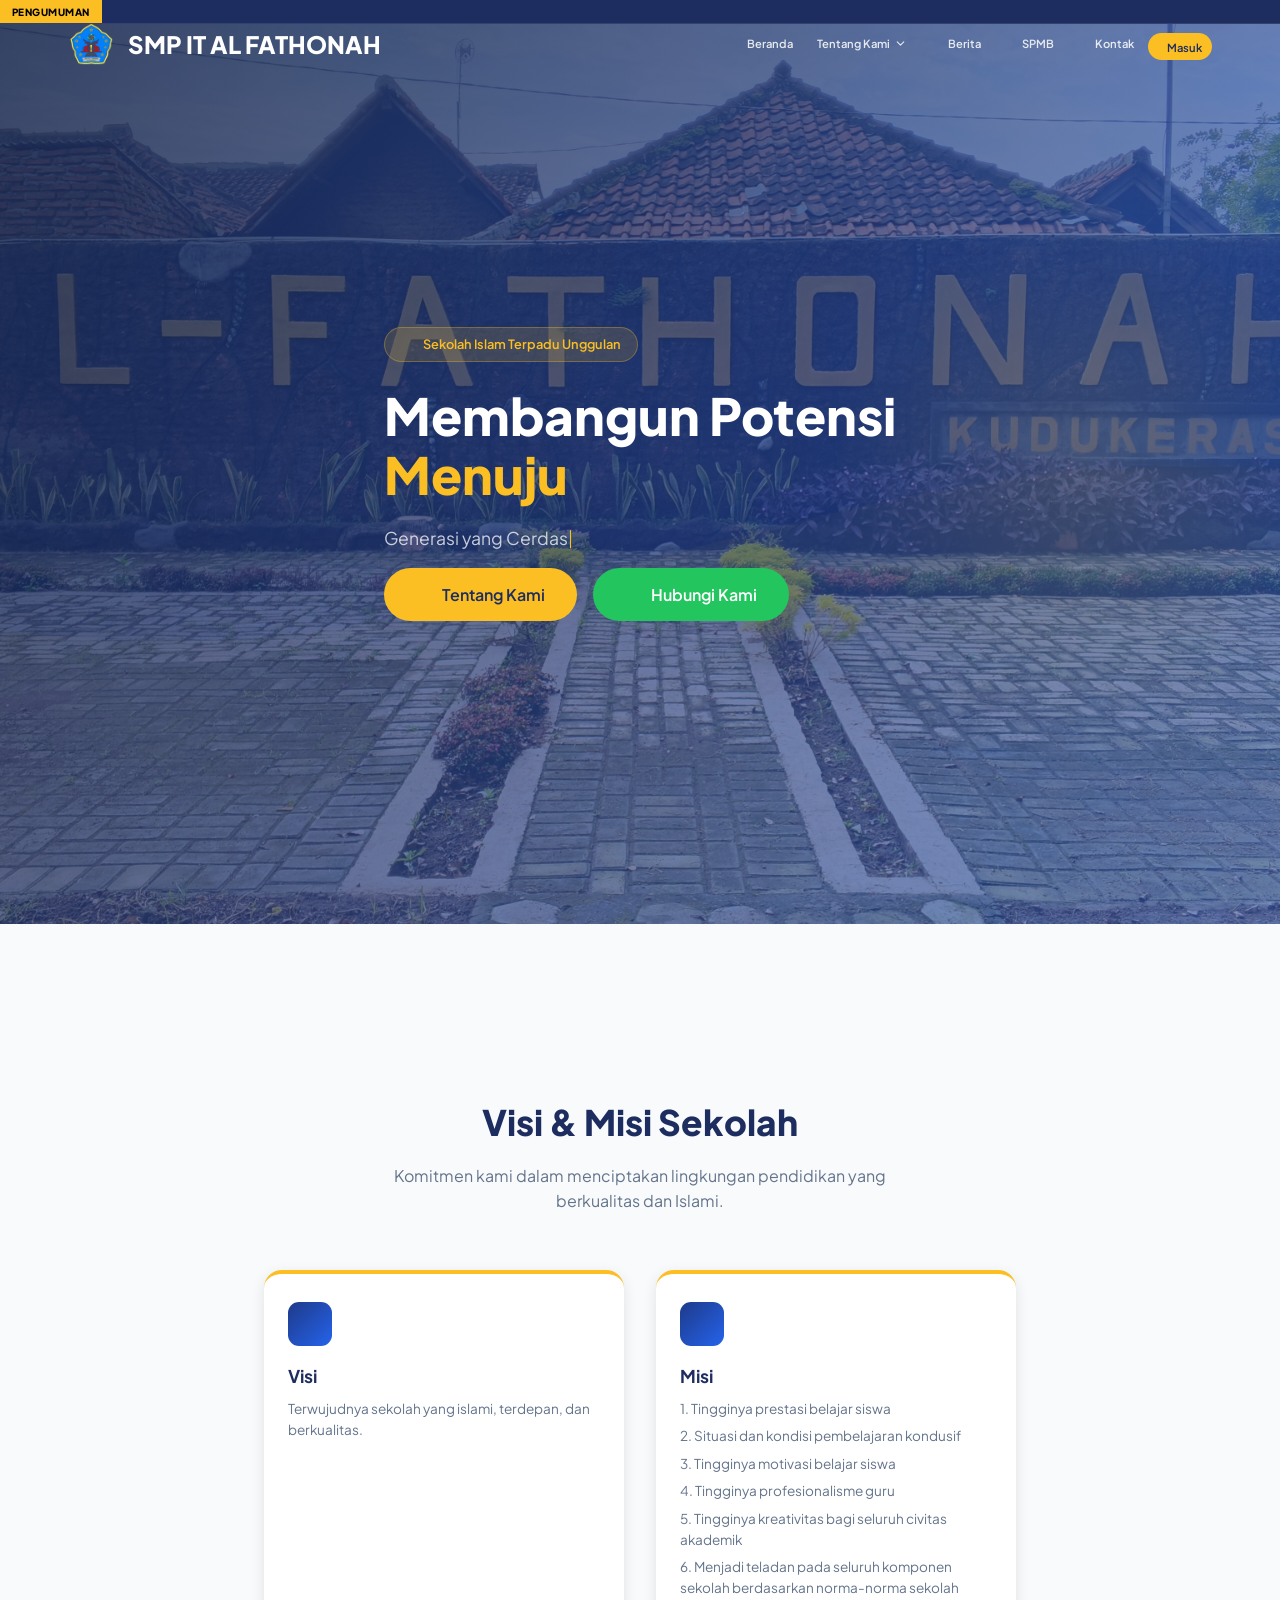
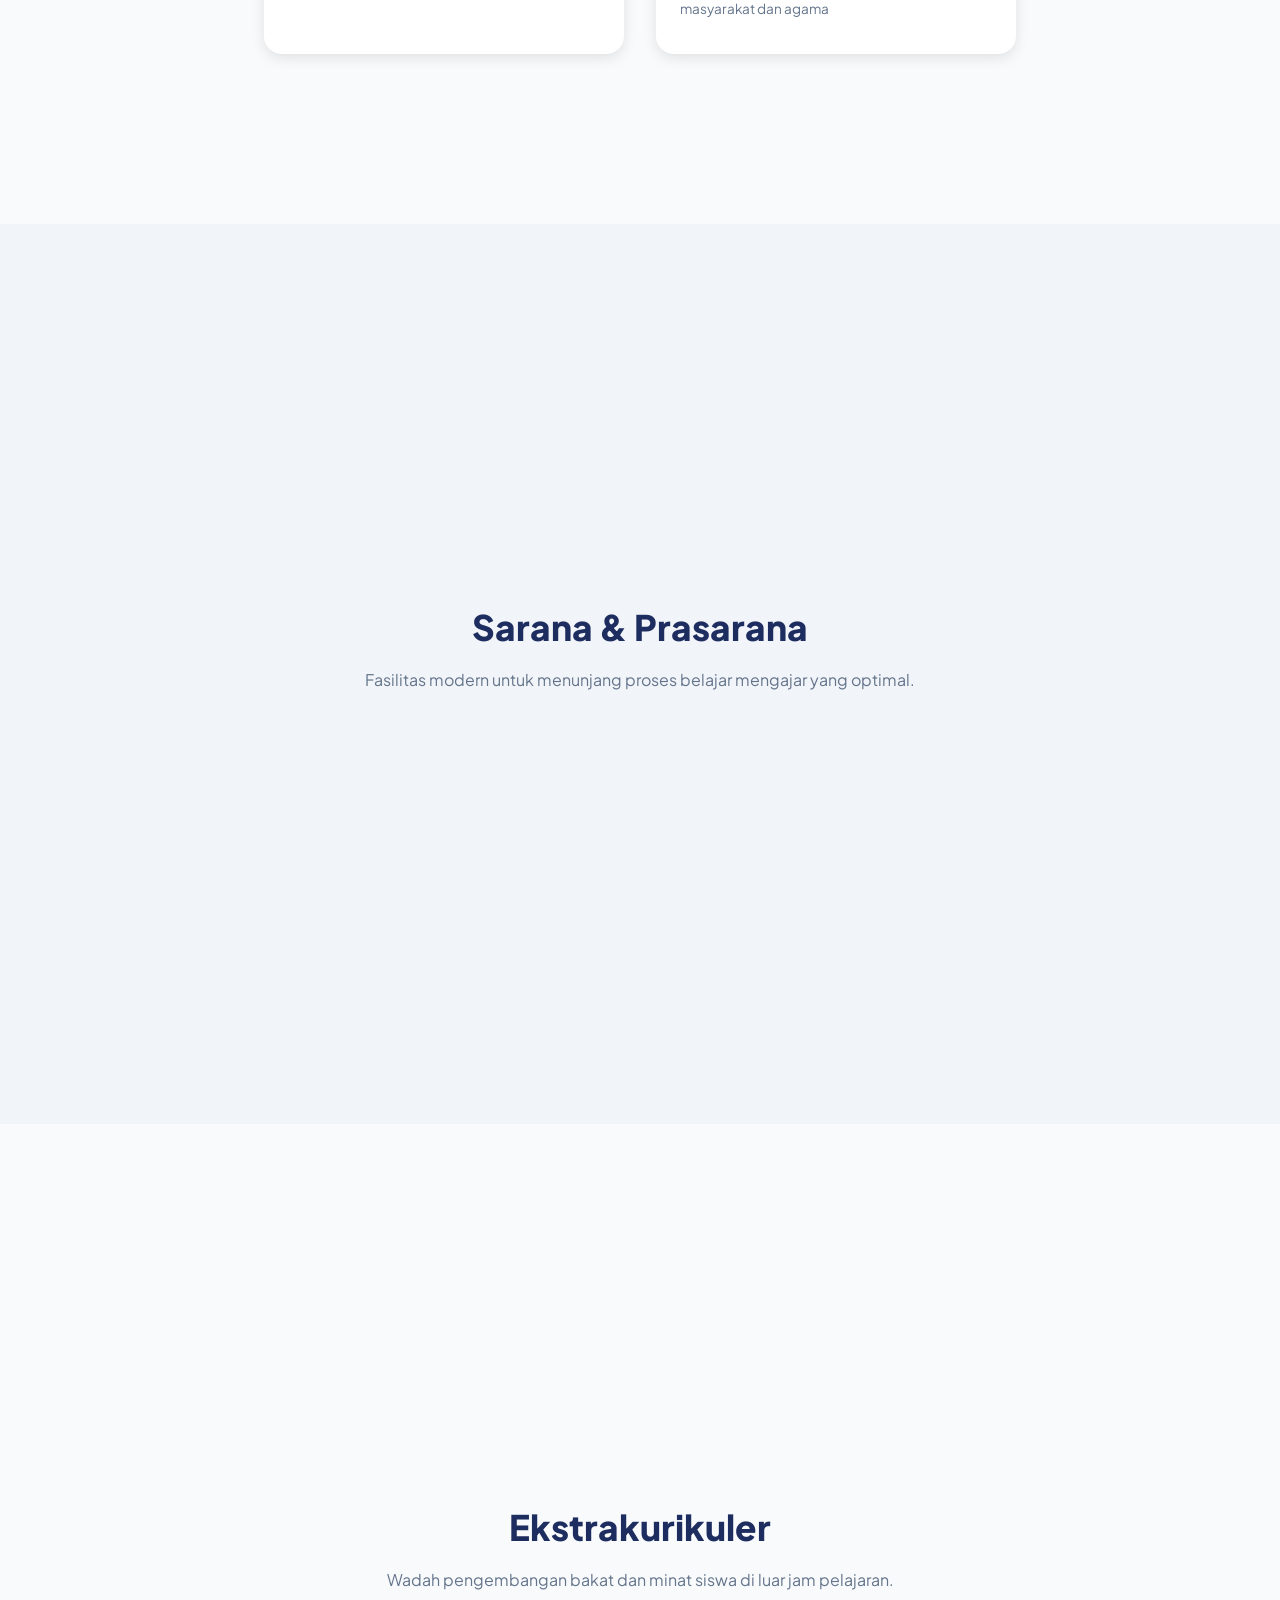
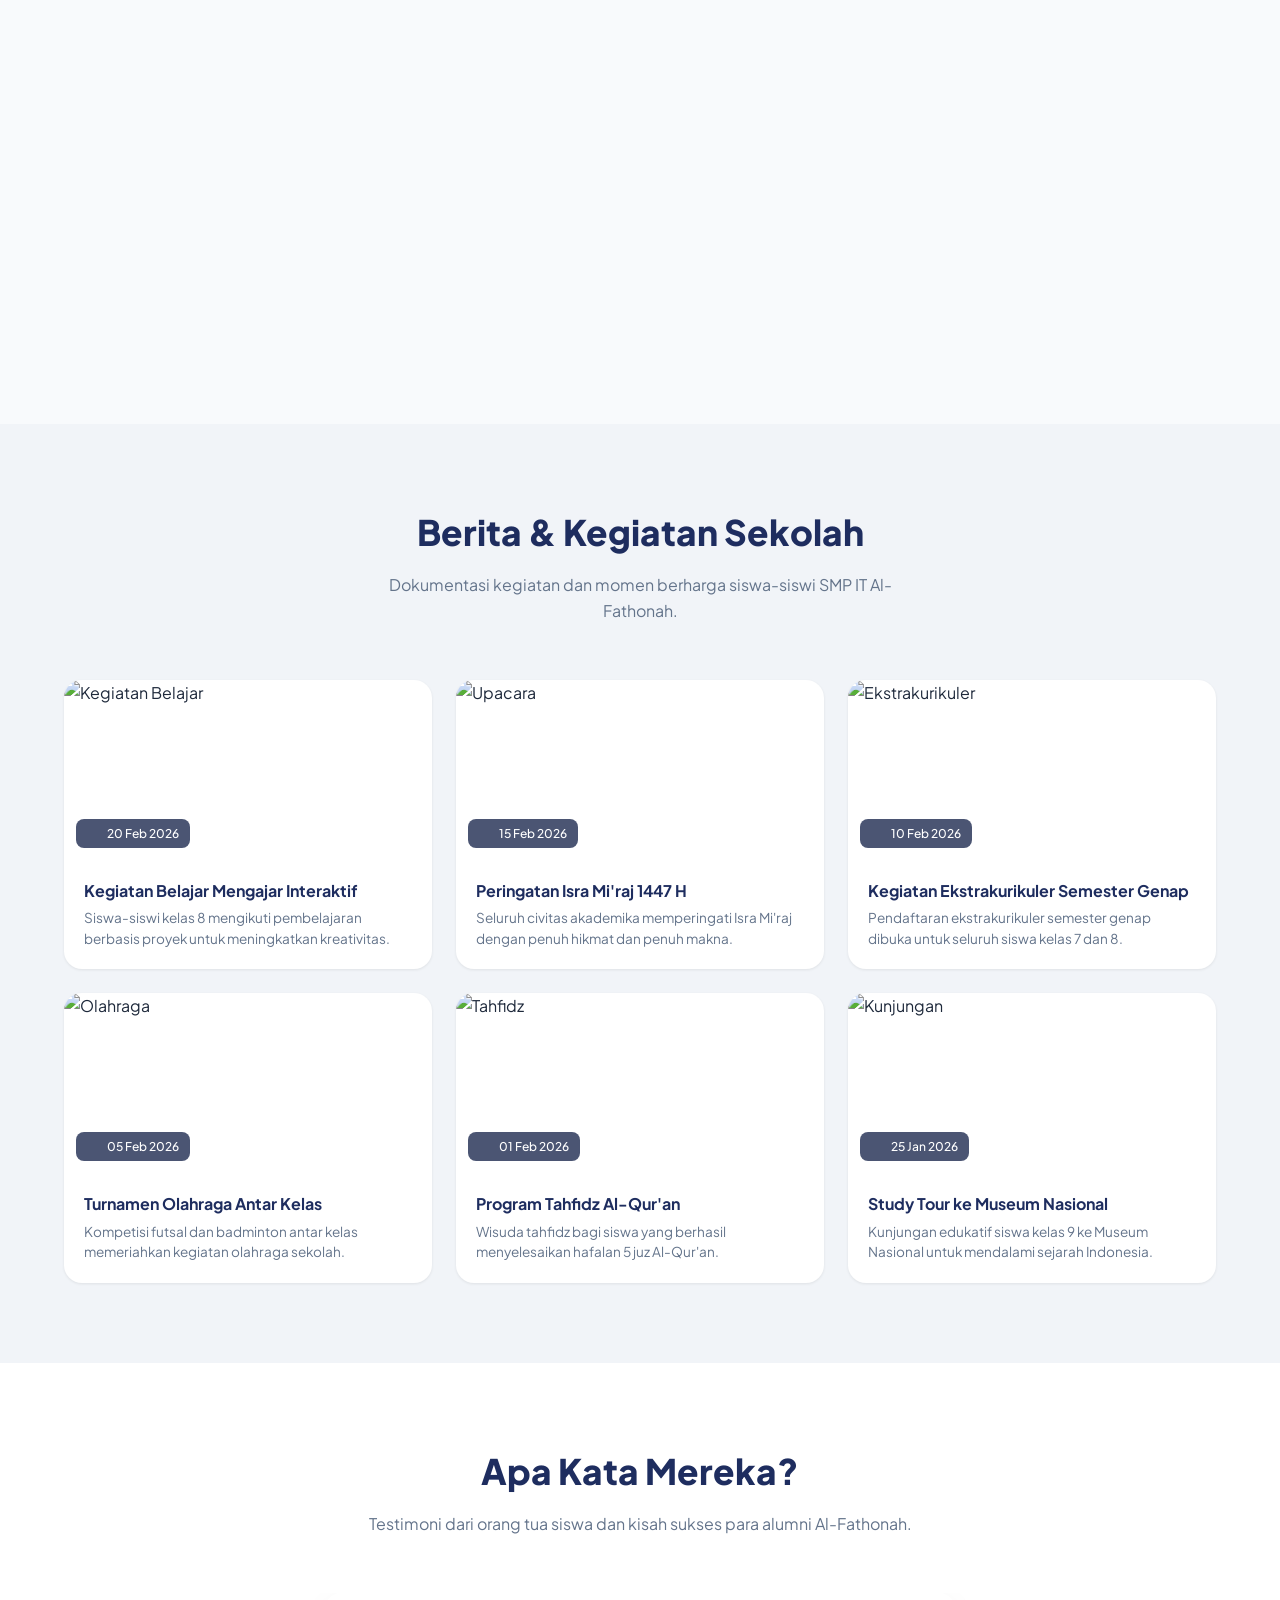
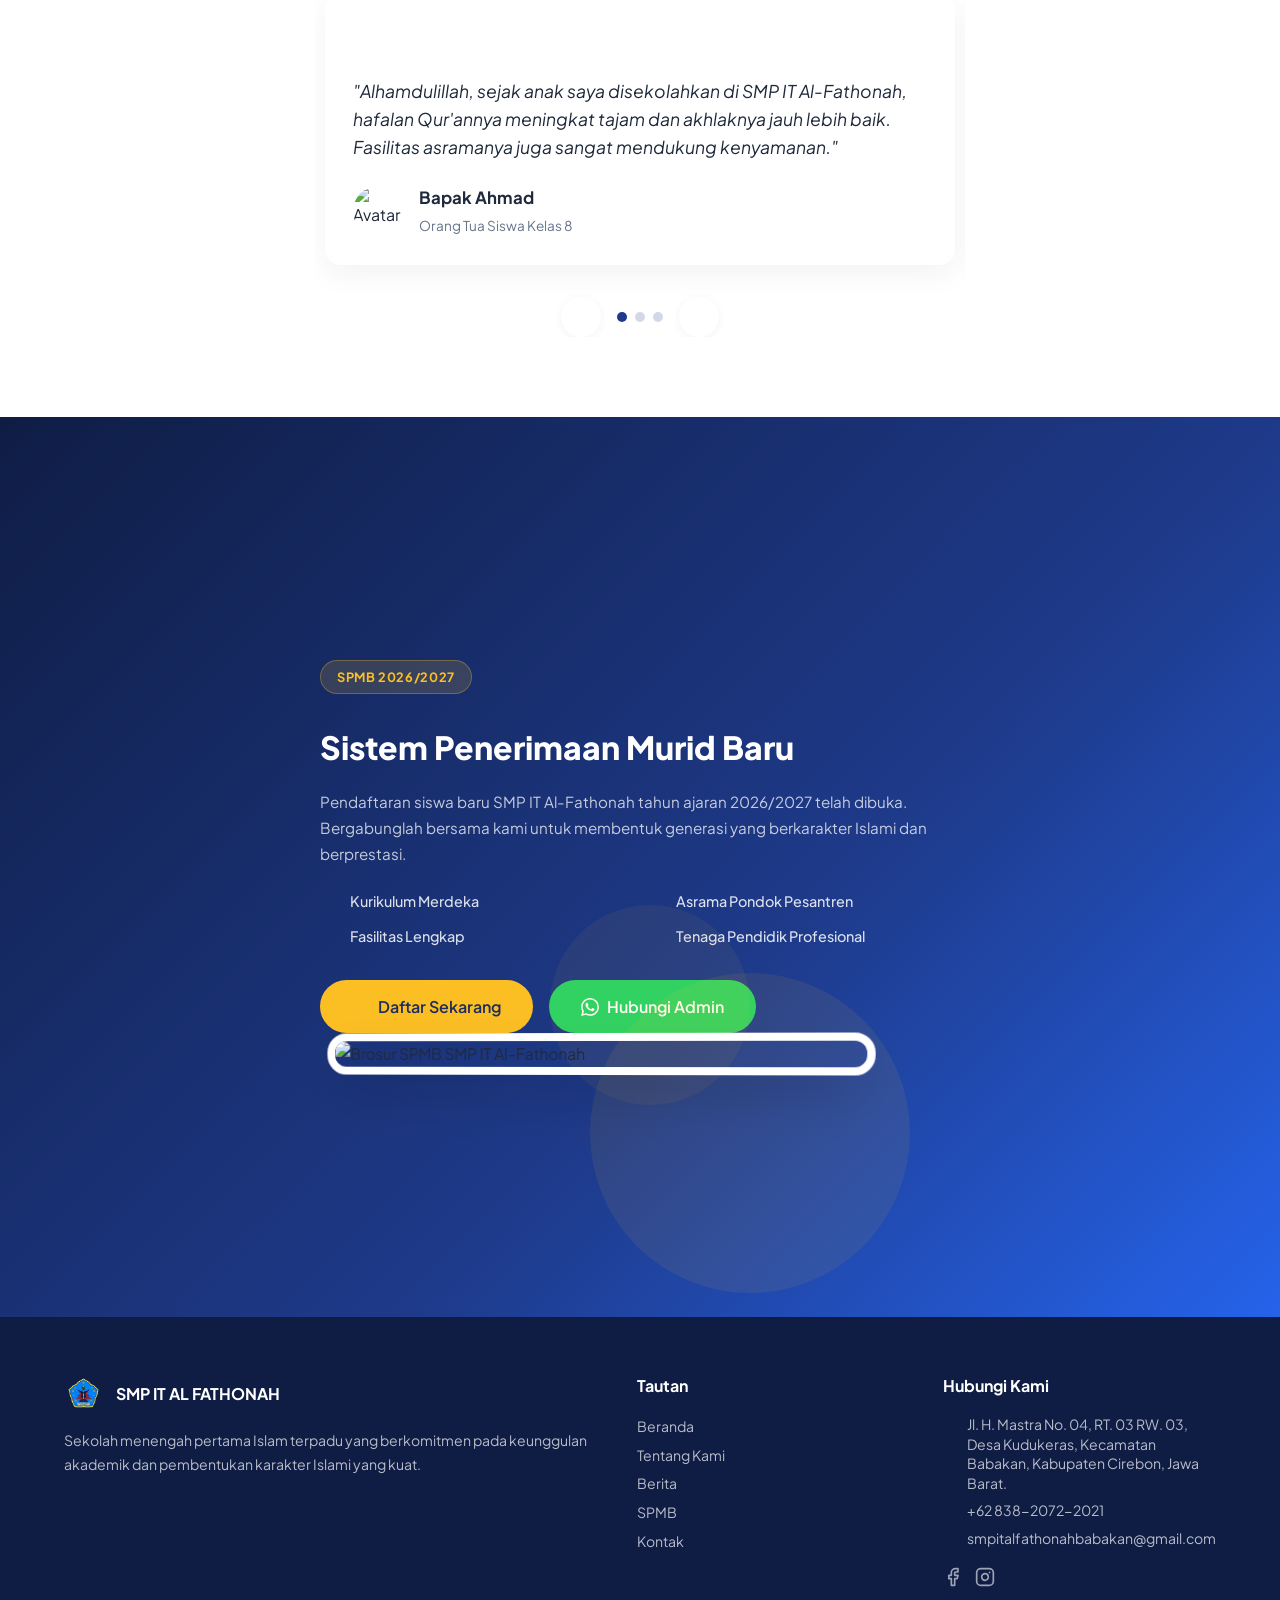
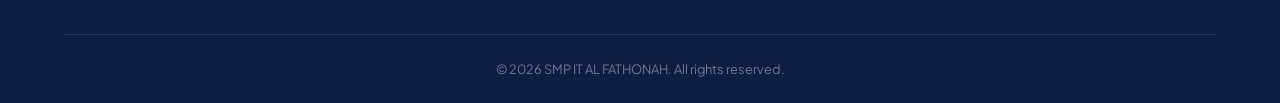
==== commit e9651759: "Update print statement from 'Hello' to 'Goodbye'" ====
--- a/index.html
+++ b/index.html
@@ -434,9 +434,10 @@
             </a>
           </div>
         </div>
-        <div class="spmb-decoration">
-          <div class="spmb-deco-circle"></div>
-          <div class="spmb-deco-circle spmb-deco-circle-2"></div>
+        <div class="spmb-image-container" style="position:relative; z-index:2; flex:1; width:100%; max-width:550px; display:flex; justify-content:center; align-items:center;">
+          <img src="img/brosur_spmb_landing.png" alt="Brosur SPMB SMP IT Al-Fathonah" style="width: 100%; height: auto; display: block; border-radius: 20px; box-shadow: 0 25px 50px -12px rgba(0,0,0,0.25); border: 8px solid white; transform: perspective(1000px) rotateY(-5deg); transition: transform 0.3s ease;" onmouseover="this.style.transform='perspective(1000px) rotateY(0deg) scale(1.02)'" onmouseout="this.style.transform='perspective(1000px) rotateY(-5deg)'" />
+          <div class="spmb-deco-circle" style="z-index:-1;"></div>
+          <div class="spmb-deco-circle spmb-deco-circle-2" style="z-index:-1;"></div>
         </div>
       </div>
     </div>
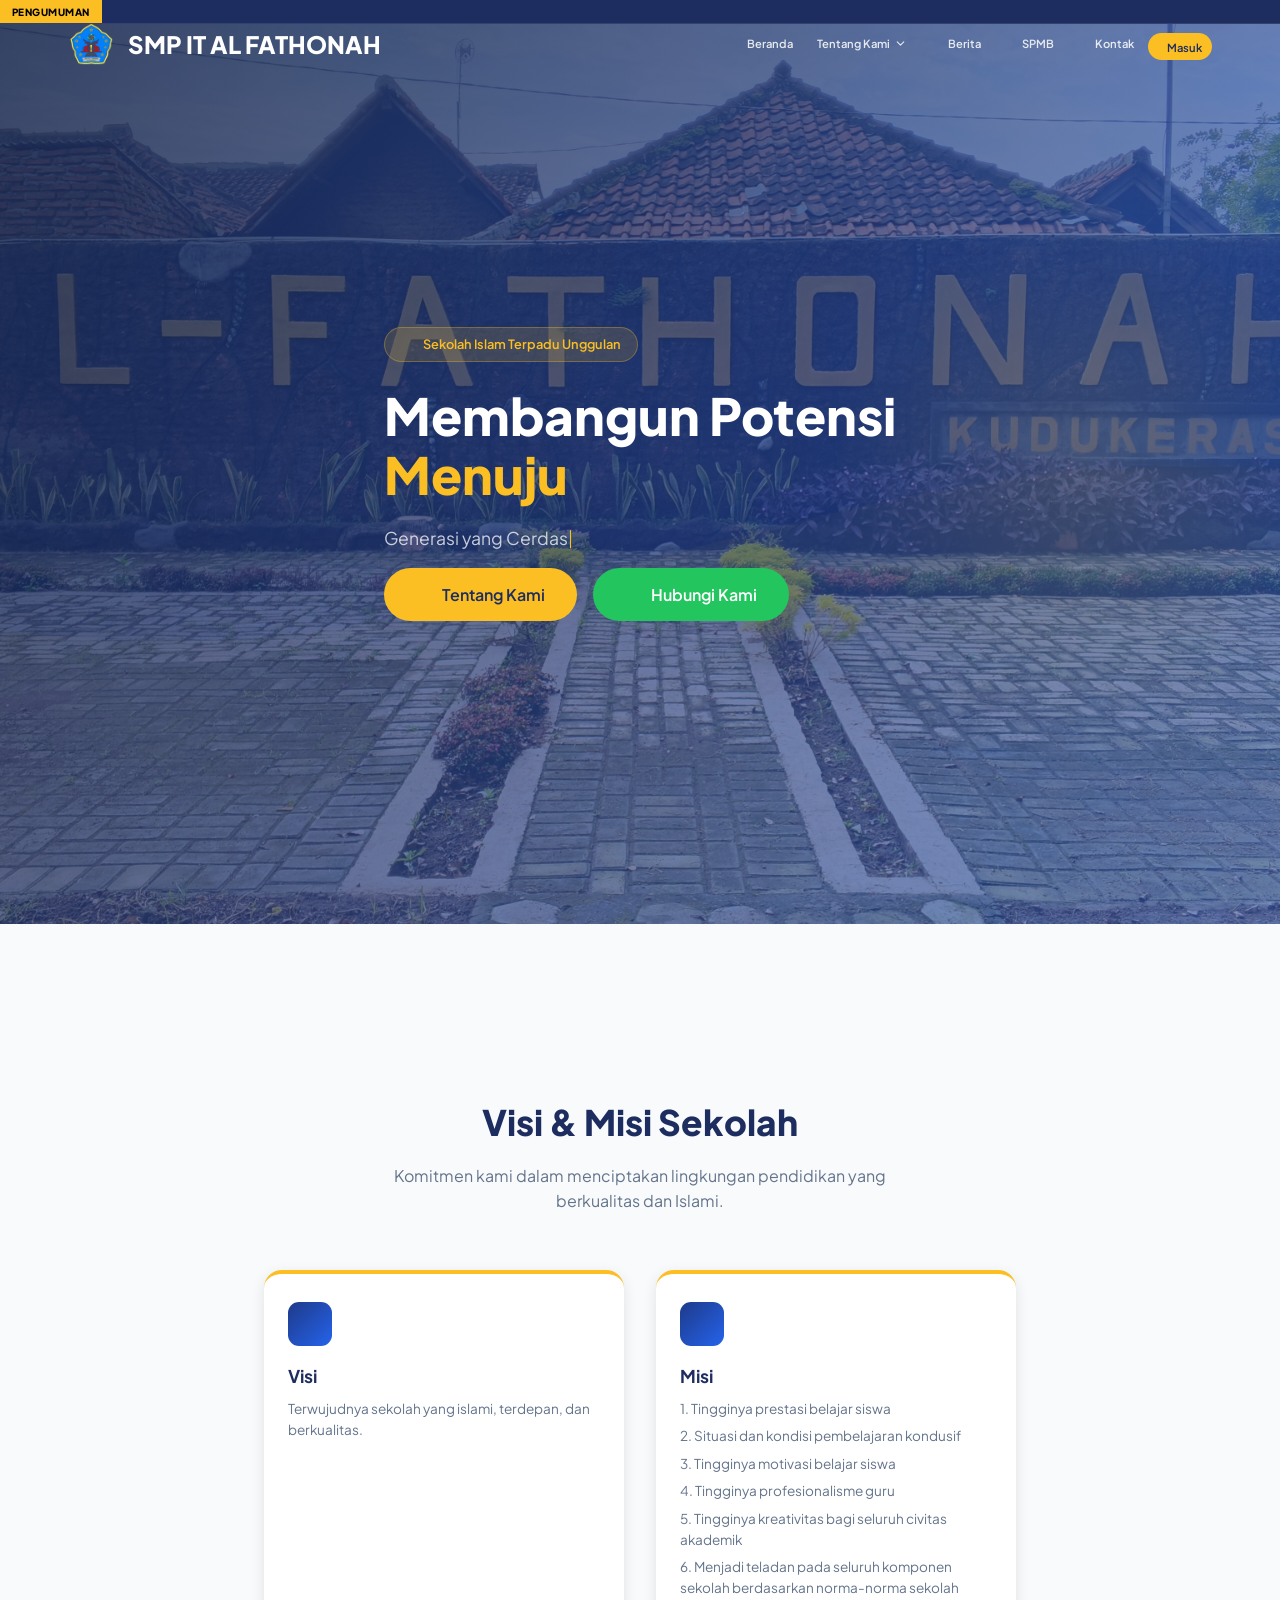
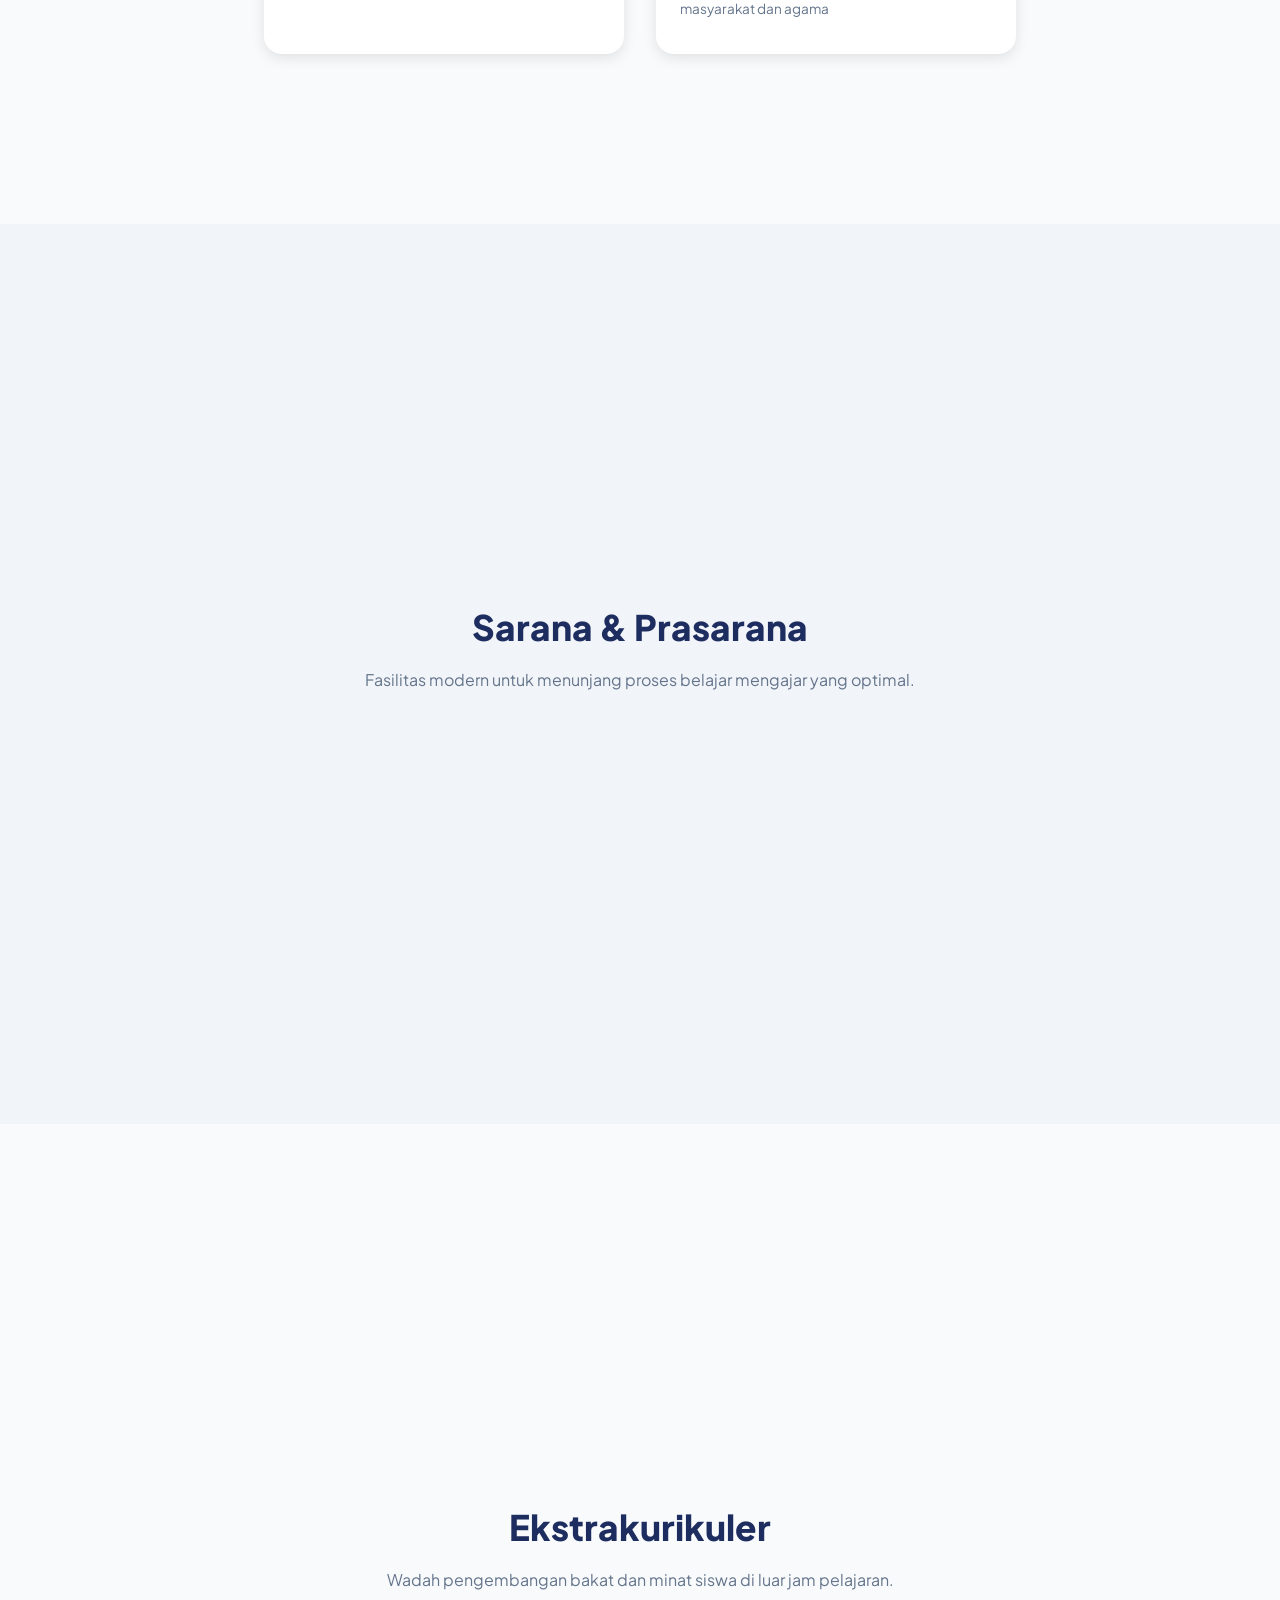
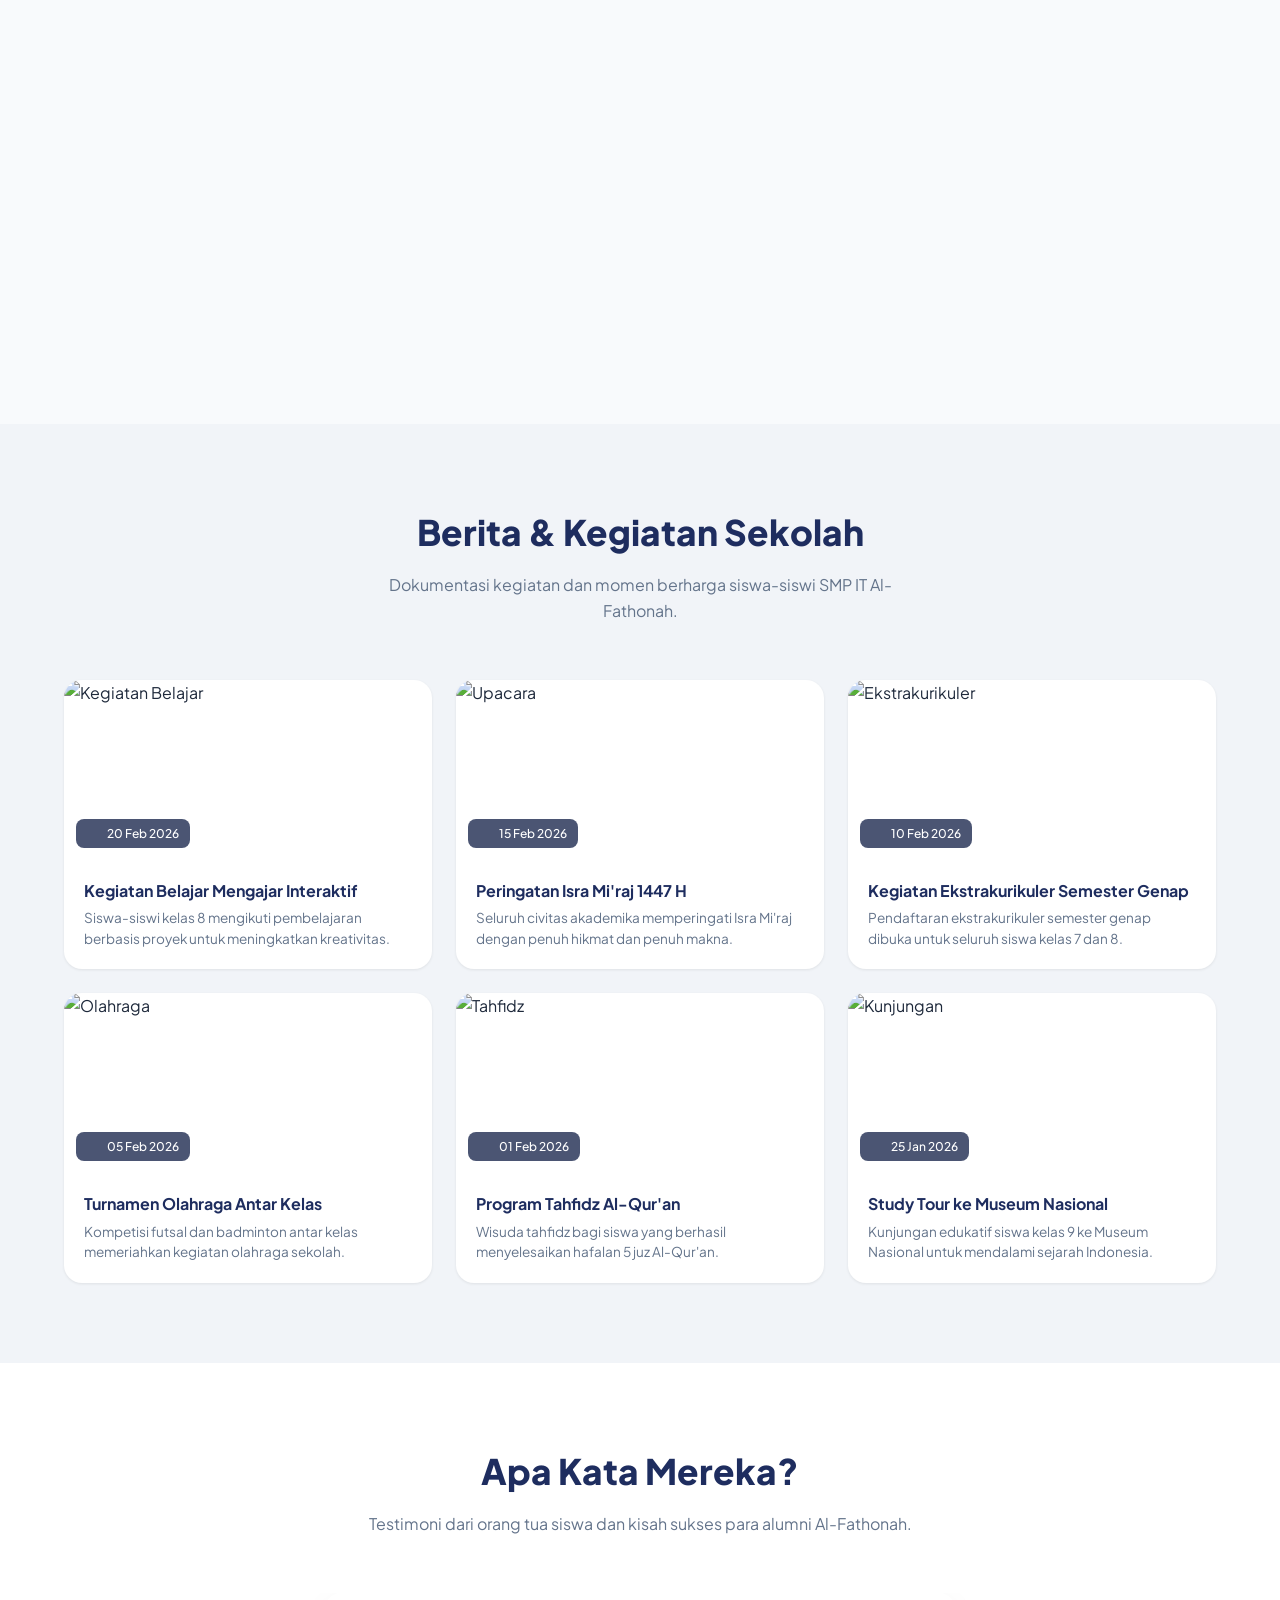
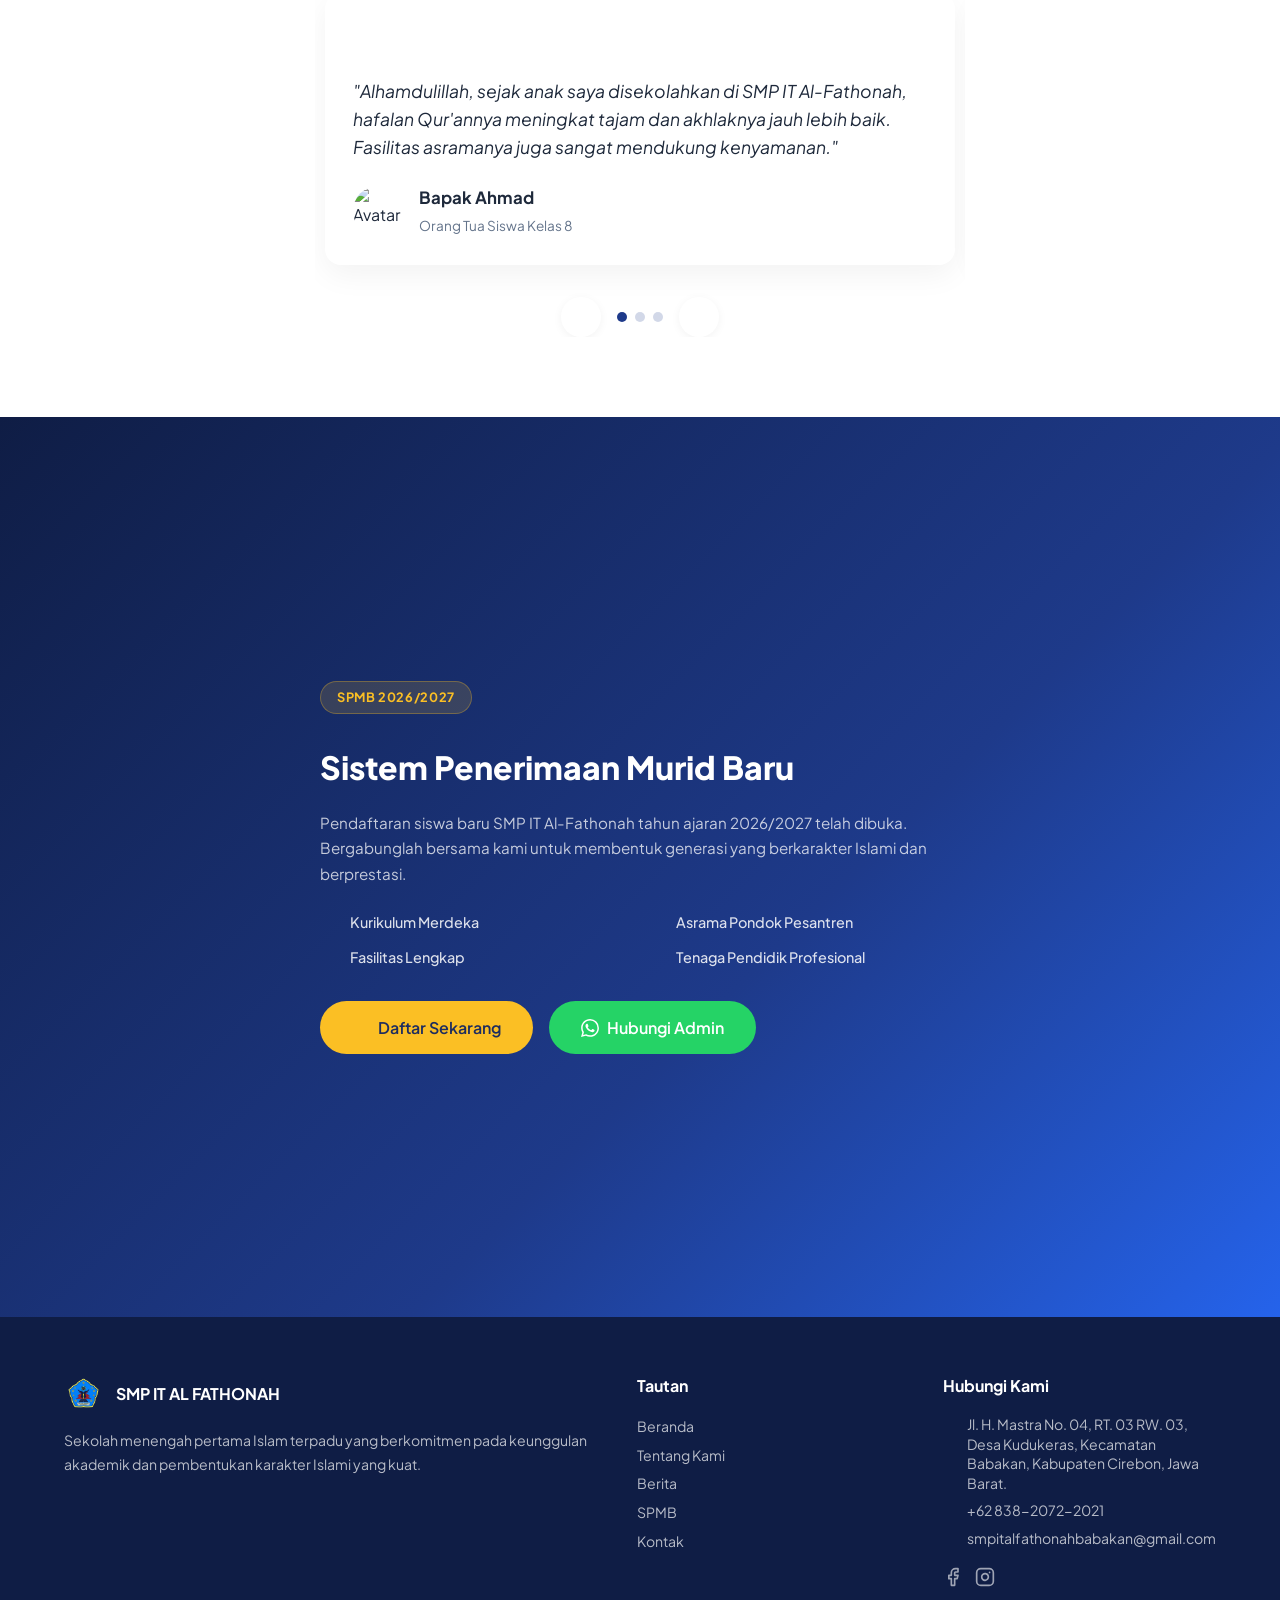
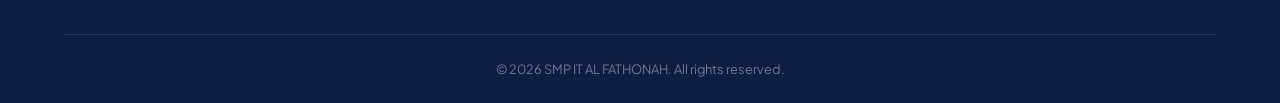
==== commit 314e325f: "Change greeting from 'Hello' to 'Goodbye'" ====
--- a/index.html
+++ b/index.html
@@ -433,12 +433,6 @@
               Hubungi Admin
             </a>
           </div>
-        </div>
-        <div class="spmb-image-container" style="position:relative; z-index:2; flex:1; width:100%; max-width:550px; display:flex; justify-content:center; align-items:center;">
-          <img src="img/brosur_spmb_landing.png" alt="Brosur SPMB SMP IT Al-Fathonah" style="width: 100%; height: auto; display: block; border-radius: 20px; box-shadow: 0 25px 50px -12px rgba(0,0,0,0.25); border: 8px solid white; transform: perspective(1000px) rotateY(-5deg); transition: transform 0.3s ease;" onmouseover="this.style.transform='perspective(1000px) rotateY(0deg) scale(1.02)'" onmouseout="this.style.transform='perspective(1000px) rotateY(-5deg)'" />
-          <div class="spmb-deco-circle" style="z-index:-1;"></div>
-          <div class="spmb-deco-circle spmb-deco-circle-2" style="z-index:-1;"></div>
-        </div>
       </div>
     </div>
   </section>
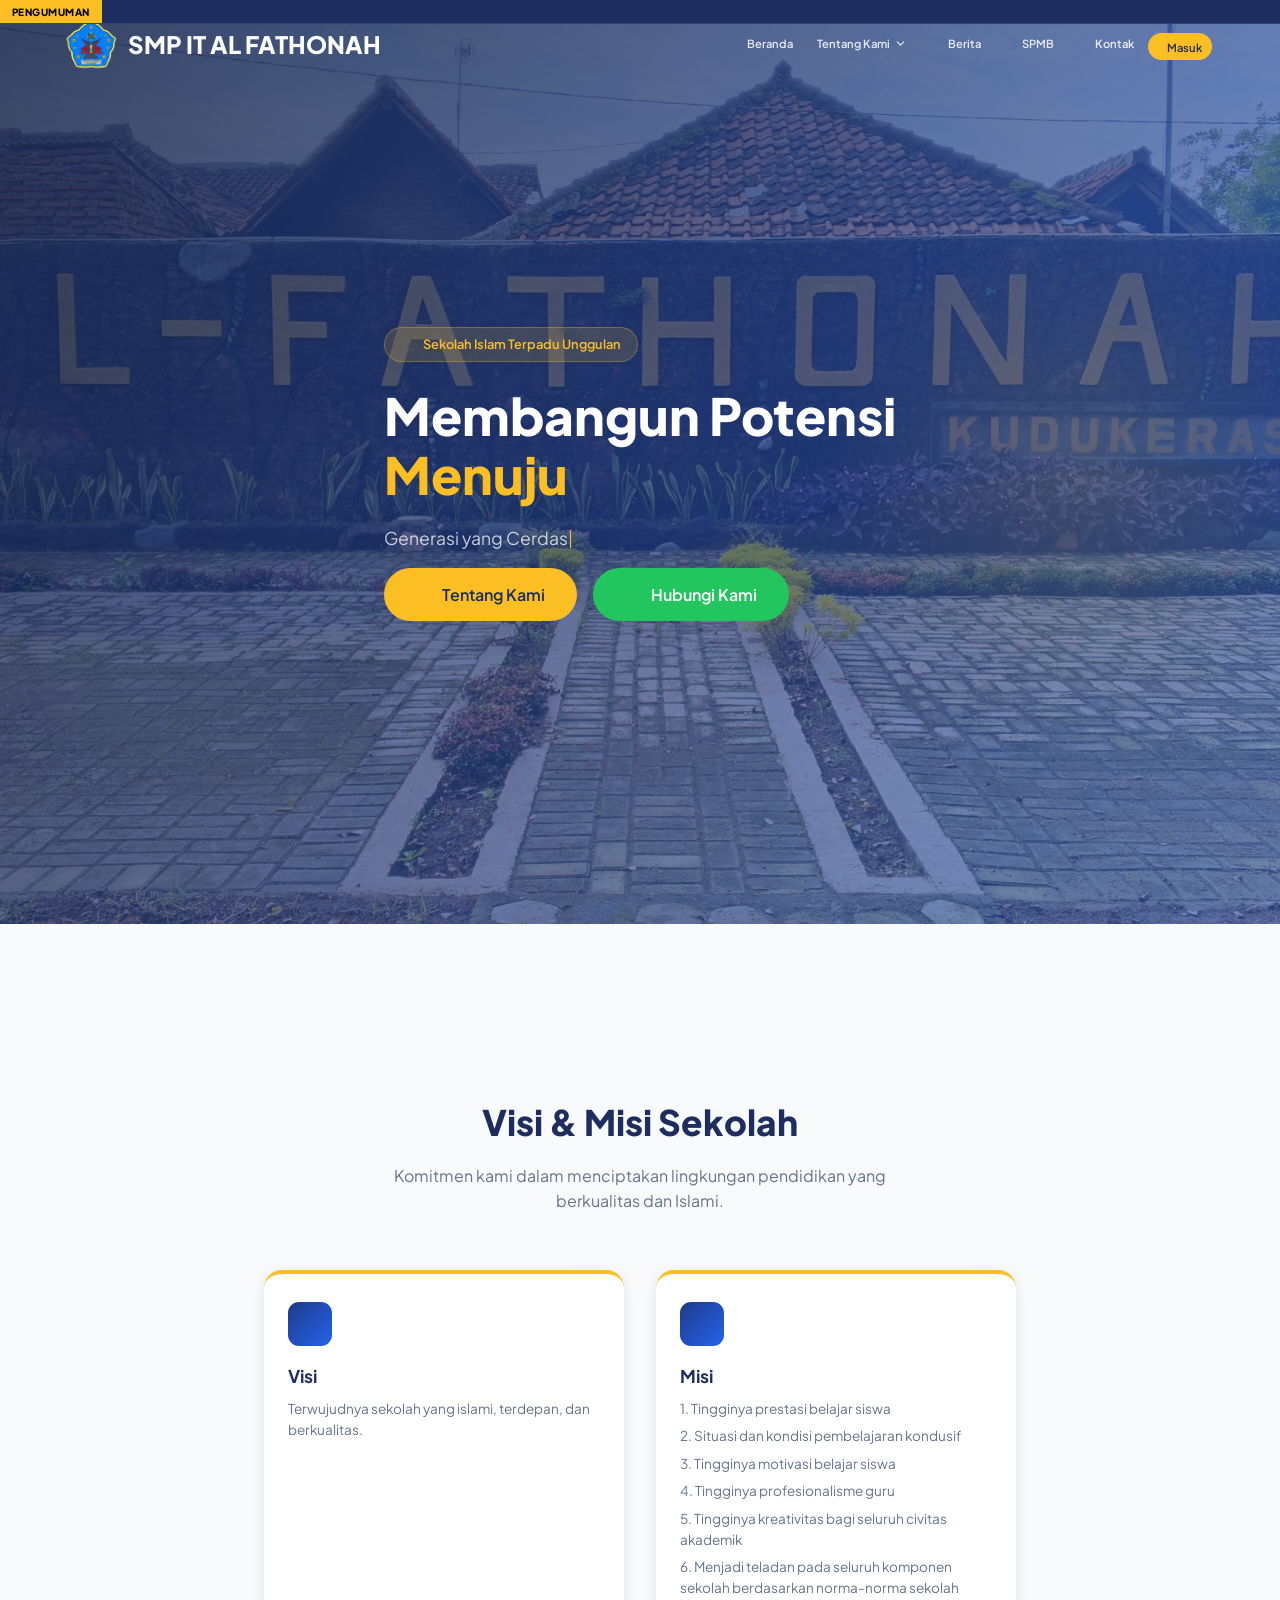
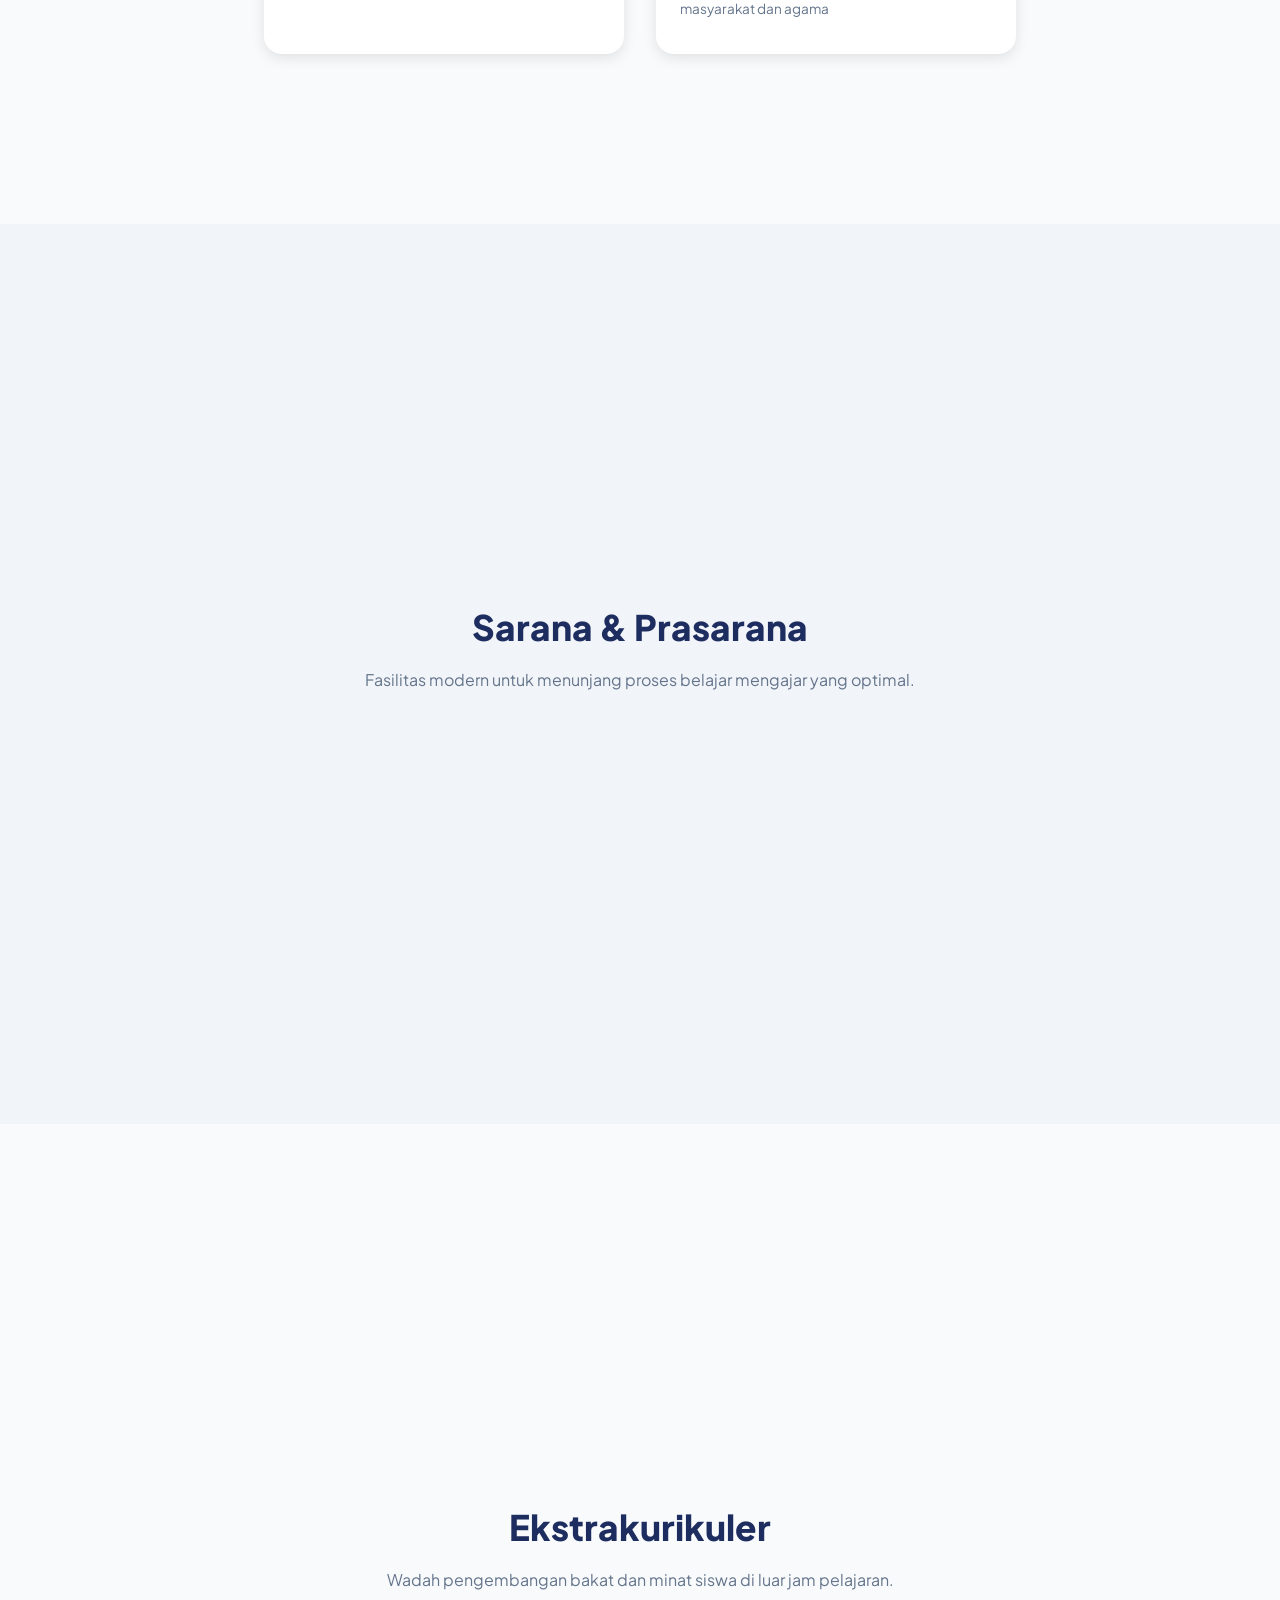
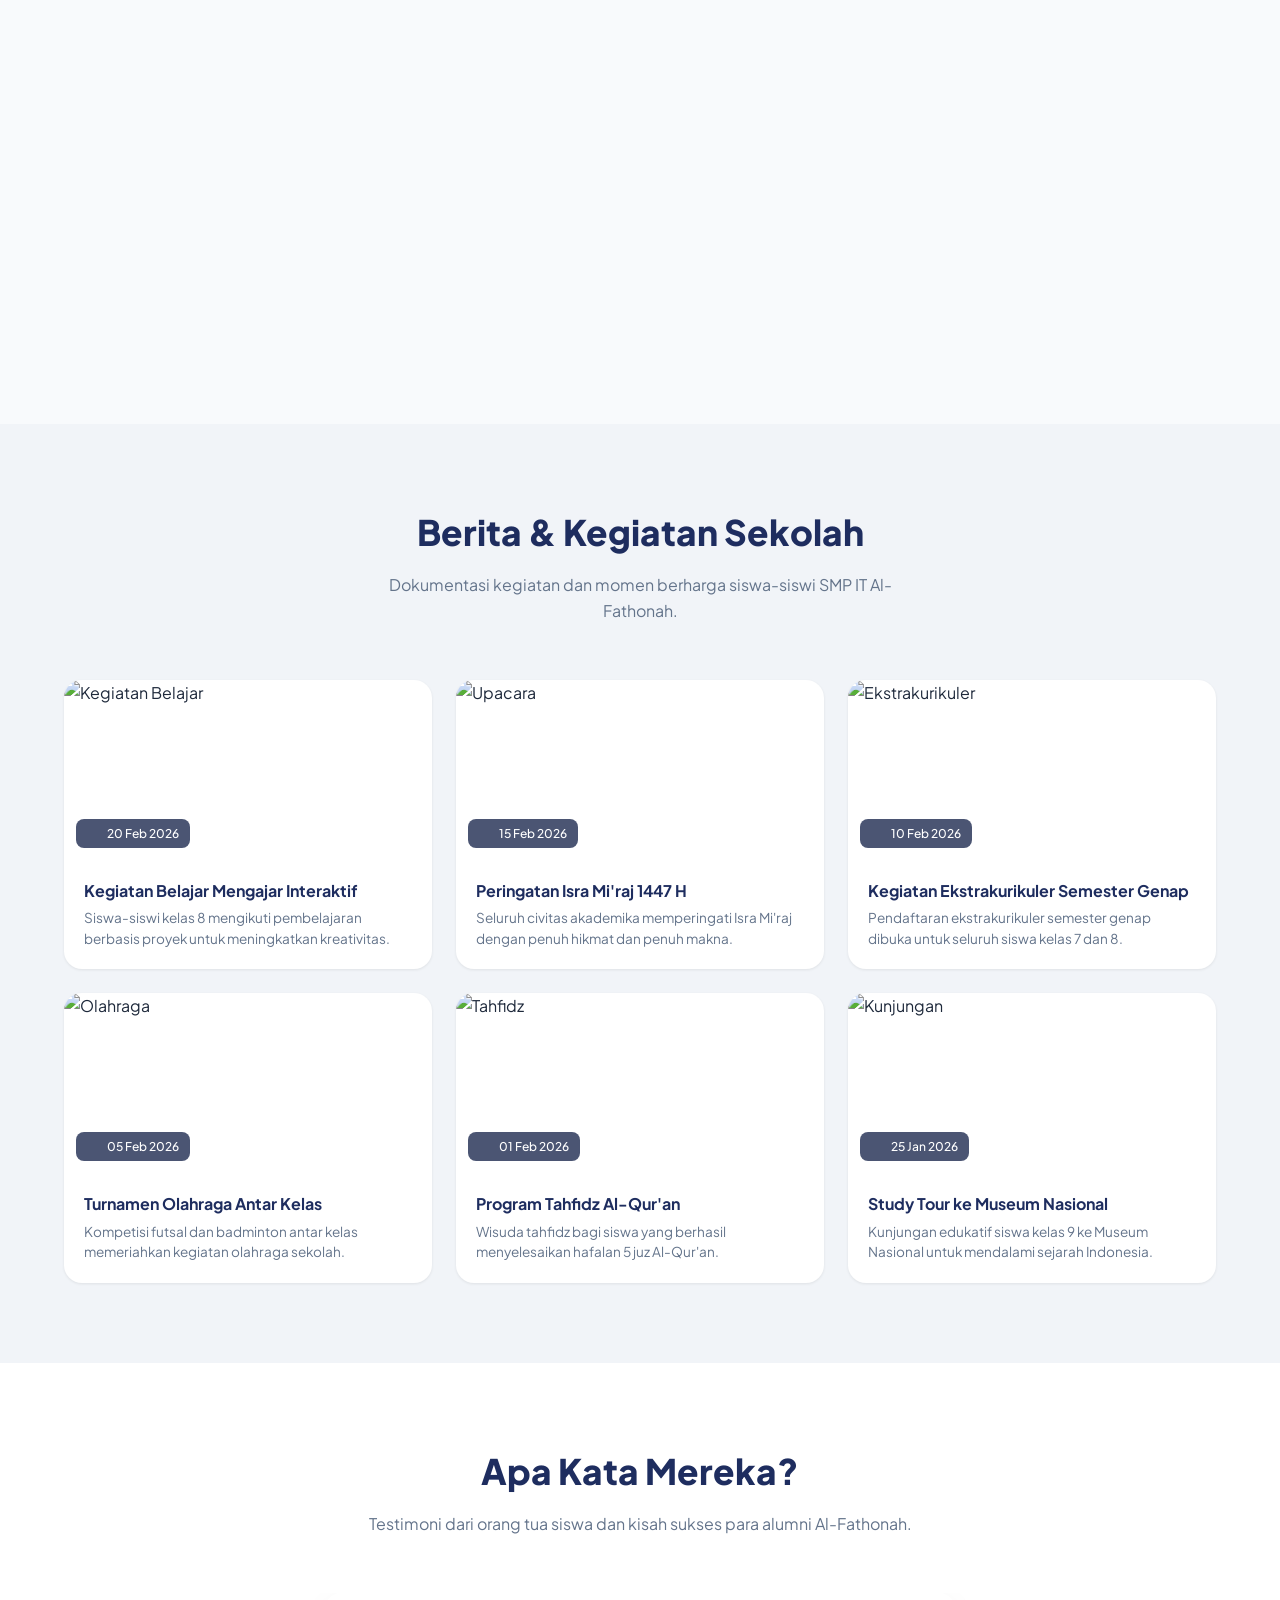
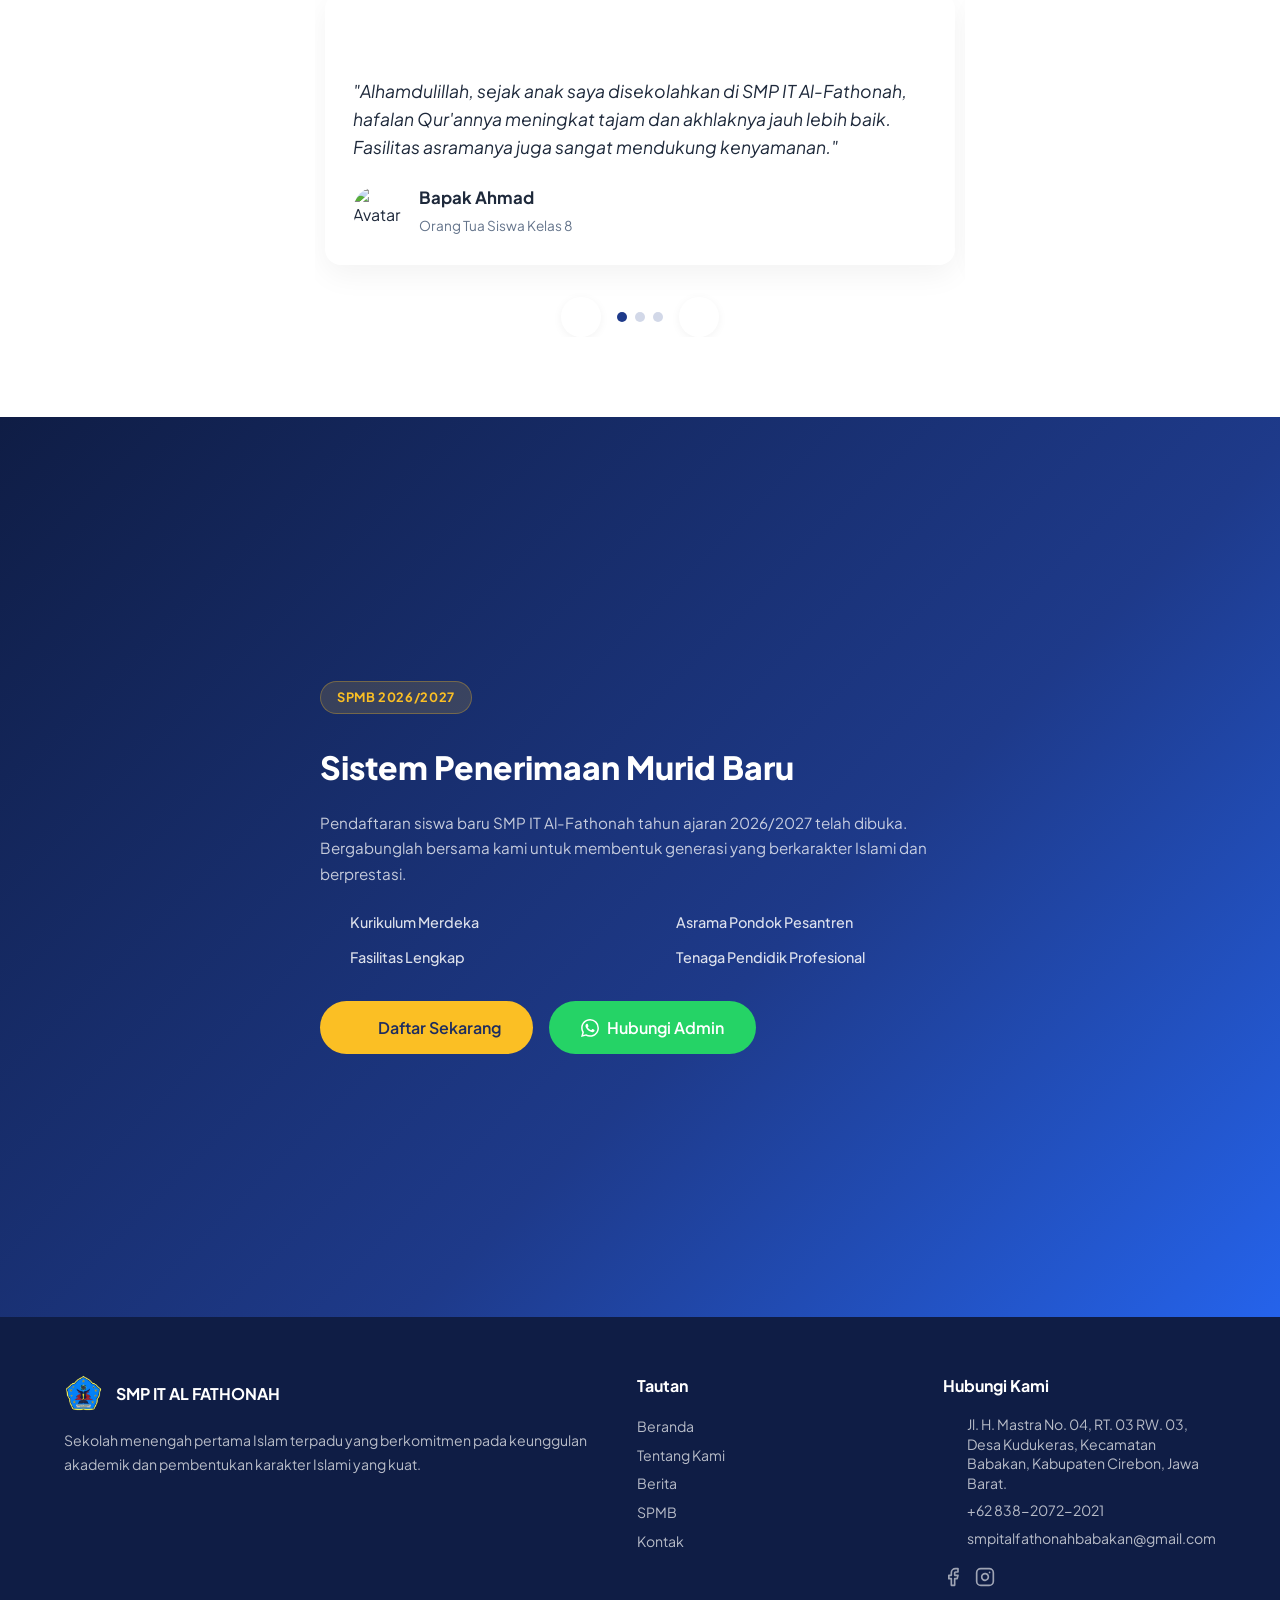
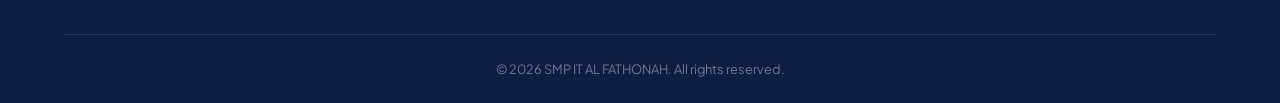
==== commit fad39d40: "Change all file to the new one" ====
--- a/index.html
+++ b/index.html
@@ -41,7 +41,7 @@
 
 </head>
 
-<body>
+<body class="with-motif">
   <!-- ========== NEWS TICKER ========== -->
   <div id="newsTicker" class="news-ticker-bar">
     <div class="news-ticker-inner">
@@ -756,8 +756,14 @@
     <i data-lucide="arrow-up" style="width:22px;height:22px"></i>
   </button>
 
-  <!-- App JS -->
-  <script src="app.js?v=20260422f"></script>
+  <!-- App JS (Modular) -->
+  <script src="js/utils.js"></script>
+  <script src="js/auth.js"></script>
+  <script src="js/master_data.js"></script>
+  <script src="js/keuangan.js"></script>
+  <script src="js/asesmen.js"></script>
+  <script src="js/dashboard_ui.js"></script>
+  <script src="js/wali_kelas.js"></script>
 
 
 
@@ -779,6 +785,9 @@
       if (typeof loadSarprasPublic === 'function') loadSarprasPublic();
       if (typeof loadSPMBPublicConfig === 'function') loadSPMBPublicConfig();
       if (typeof loadPengumumanTicker === 'function') loadPengumumanTicker();
+      if (typeof loadHeroPublic === 'function') loadHeroPublic();
+      if (typeof loadVisiMisiPublic === 'function') loadVisiMisiPublic();
+      if (typeof loadTestimoniPublic === 'function') loadTestimoniPublic();
 
       window.addEventListener('scroll', function () {
         document.getElementById('navbar').classList.toggle('scrolled', window.scrollY > 30);
@@ -826,15 +835,8 @@
       });
 
       // ===== HERO BACKGROUND SLIDESHOW =====
-      var slides = document.querySelectorAll('.hero-slide');
-      var currentSlide = 0;
-      if (slides.length > 1) {
-        setInterval(function () {
-          slides[currentSlide].classList.remove('active');
-          currentSlide = (currentSlide + 1) % slides.length;
-          slides[currentSlide].classList.add('active');
-        }, 5000);
-      }
+      // Slider interval is now initialized inside app.js -> loadHeroPublic()
+      // to ensure it works after Supabase loads the images.
     });
 
     // ===== GLOBAL NAV FUNCTIONS =====
@@ -891,4 +893,4 @@
 
 </body>
 
-</html>
+</html>
--- a/style.css
+++ b/style.css
@@ -957,6 +957,7 @@
   padding: 2.5rem;
   width: 90%;
   max-width: 420px;
+  box-sizing: border-box;
   max-height: calc(100vh - 4rem);
   overflow-y: auto;
   box-shadow: var(--shadow-xl);
@@ -3525,7 +3526,7 @@
   display: flex;
   align-items: center;
   justify-content: center;
-  z-index: 10000;
+  z-index: 999999;
   opacity: 0;
   visibility: hidden;
   transition: all .3s ease;
@@ -3547,6 +3548,8 @@
   box-shadow: 0 25px 60px rgba(0,0,0,.18);
   transform: scale(.9) translateY(20px);
   transition: transform .3s ease;
+  max-height: 90vh;
+  overflow-y: auto;
 }
 
 .notif-modal-overlay.active .notif-modal {
@@ -3651,7 +3654,7 @@
 }
 
 /* ========== RESPONSIVE â€” MOBILE ========== */
-@media (max-width: 768px) {
+@media (max-width: 1024px) {
   .dash-sidebar {
     transform: translateX(-100%);
   }
@@ -4635,10 +4638,12 @@
   align-items: center;
   justify-content: center;
   box-shadow: 0 4px 15px rgba(99, 102, 241, 0.4);
-  cursor: pointer;
+  cursor: grab;
   z-index: 999;
   transition: transform 0.2s, box-shadow 0.2s;
   border: none;
+  touch-action: none;
+  user-select: none;
 }
 .ai-fab:hover {
   transform: scale(1.05);
@@ -4830,10 +4835,12 @@
   align-items: center;
   justify-content: center;
   box-shadow: 0 4px 15px rgba(99, 102, 241, 0.4);
-  cursor: pointer;
+  cursor: grab;
   z-index: 999;
   transition: transform 0.2s, box-shadow 0.2s;
   border: none;
+  touch-action: none;
+  user-select: none;
 }
 .ai-fab:hover {
   transform: scale(1.05);
@@ -5034,17 +5041,114 @@
 }
 
 /* ============================================
+   DASHBOARD MOTIF MEGA MENDUNG
+   ============================================ */
+.dashboard-body,
+.with-motif {
+  background-color: var(--bg);
+  background-image: url("data:image/svg+xml,%3Csvg xmlns='http://www.w3.org/2000/svg' width='240' height='150' viewBox='0 0 240 150'%3E%3Cg stroke='%231e3a8a' stroke-width='1.2' fill='none' stroke-opacity='0.06' stroke-linecap='round' stroke-linejoin='round'%3E%3Cdefs%3E%3Cg id='c'%3E%3Cpath d='M 5,60 Q 35,20 65,40 Q 80,10 115,35 Q 130,55 105,65 Q 60,80 5,60 Z' /%3E%3Cpath d='M 15,55 Q 35,30 55,45 Q 65,55 50,60 Q 40,60 40,50 Q 45,45 50,50' /%3E%3Cpath d='M 65,45 Q 85,25 105,45 Q 115,55 100,60 Q 90,60 90,50 Q 95,45 100,50' /%3E%3C/g%3E%3C/defs%3E%3Cuse href='%23c' x='10' y='20' /%3E%3Cuse href='%23c' x='250' y='20' /%3E%3Cuse href='%23c' x='-110' y='95' /%3E%3Cuse href='%23c' x='130' y='95' /%3E%3Cuse href='%23c' x='130' y='-55' /%3E%3C/g%3E%3C/svg%3E") !important;
+  background-size: 240px 150px !important;
+  background-repeat: repeat !important;
+  background-attachment: fixed !important;
+}
+.dash-main { background: transparent !important; }
+
+/* ============================================
+   UI MICRO-ENHANCEMENTS
+   ============================================ */
+
+/* 1. Custom Global Scrollbar */
+::-webkit-scrollbar {
+  width: 8px;
+  height: 8px;
+}
+::-webkit-scrollbar-track {
+  background: rgba(0,0,0,0.02);
+}
+::-webkit-scrollbar-thumb {
+  background: rgba(30, 58, 138, 0.25);
+  border-radius: 10px;
+}
+::-webkit-scrollbar-thumb:hover {
+  background: rgba(30, 58, 138, 0.45);
+}
+
+/* 2. Hover Lift Effects (Hardware Accelerated) */
+.stat-card {
+  transition: transform 0.25s cubic-bezier(0.4, 0, 0.2, 1), box-shadow 0.25s ease !important;
+  will-change: transform;
+}
+.stat-card:hover {
+  transform: translateY(-4px) !important;
+  box-shadow: 0 12px 28px rgba(30, 58, 138, 0.12) !important;
+}
+.data-table tbody tr {
+  transition: background-color 0.2s ease !important;
+}
+.data-table tbody tr:hover {
+  background-color: rgba(30, 58, 138, 0.04) !important;
+}
+
+/* 3. Glassmorphism Sidebar */
+.dash-sidebar {
+  background: rgba(15, 29, 69, 0.96) !important; /* semi-transparent navy */
+  backdrop-filter: blur(10px);
+  -webkit-backdrop-filter: blur(10px);
+  border-right: 1px solid rgba(255, 255, 255, 0.08) !important;
+}
+
+/* 4. Page Transition Fade-in */
+@keyframes sectionFadeIn {
+  from { opacity: 0; transform: translateY(12px); }
+  to { opacity: 1; transform: translateY(0); }
+}
+.dash-section.active {
+  animation: sectionFadeIn 0.35s cubic-bezier(0.16, 1, 0.3, 1) forwards !important;
+}
+
+/* 5. Universal Tabs Responsive */
+@media (max-width: 600px) {
+  .universal-tabs {
+    flex-direction: column !important;
+  }
+  .universal-tabs button {
+    width: 100% !important;
+    flex: unset !important;
+    text-align: center;
+  }
+  .arsip-filters {
+    flex-direction: column !important;
+  }
+  .arsip-filters select, .arsip-filters input {
+    width: 100% !important;
+    flex: unset !important;
+  }
+}
+
+/* ============================================
    PRINT STYLES (F4 - 210mm x 330mm)
    ============================================ */
 
 @media print {
   @page {
-    size: 215.9mm 330.2mm; /* F4 or Folio approximate */
-    margin: 10mm;
+    size: A4 portrait;
+    margin: 8mm;
+  }
+  
+  body, html {
+    background: white !important;
+    background-color: white !important;
   }
   
   body * {
     visibility: hidden;
+  }
+
+  /* Hide all modal overlays to prevent dark backdrop bleeding */
+  .modal-overlay {
+    display: none !important;
+    visibility: hidden !important;
+    background: transparent !important;
   }
   
   #printAreaKwitansi, #printAreaKwitansi *,
@@ -5060,93 +5164,16 @@
     margin: 0;
     padding: 0;
     display: block !important;
-  }
-  
-  /* Kwitansi Layout (4 per page) */
-  .kwitansi-print-card {
-    height: 70mm; /* 4 cards fits perfectly in ~310mm printable area */
-    border: 1px dashed #000;
-    margin-bottom: 3mm;
-    padding: 4mm 6mm;
-    page-break-inside: avoid;
-    box-sizing: border-box;
-    display: flex;
-    flex-direction: column;
-    font-family: Arial, sans-serif;
-  }
-  
-  .kpc-header {
-    display: flex;
-    align-items: center;
-    border-bottom: 2px solid #000;
-    padding-bottom: 2mm;
-    margin-bottom: 2mm;
-  }
-  
-  .kpc-logo {
-    width: 35px;
-    height: 35px;
-    margin-right: 10px;
-    object-fit: contain;
-  }
-  
-  .kpc-title {
-    flex: 1;
-    text-align: center;
-  }
-  
-  .kpc-title h2 {
-    margin: 0;
-    font-size: 14pt;
-    font-weight: bold;
-    text-transform: uppercase;
-  }
-  
-  .kpc-title p {
-    margin: 0;
-    font-size: 8pt;
-  }
-  
-  .kpc-body {
-    flex: 1;
-    display: grid;
-    grid-template-columns: 80px 10px 1fr;
-    gap: 1mm 0;
-    font-size: 10pt;
-    line-height: 1.2;
-  }
-  
-  .kpc-body-label { font-weight: bold; }
-  .kpc-body-colon { text-align: center; }
-  .kpc-body-value { border-bottom: 1px dotted #ccc; }
-  
-  .kpc-footer {
-    display: flex;
-    justify-content: space-between;
-    align-items: flex-end;
-    margin-top: 2mm;
-  }
-  
-  .kpc-nominal {
-    background: #f0f0f0;
-    border: 1px solid #000;
-    padding: 2mm 5mm;
-    font-size: 12pt;
-    font-weight: bold;
-    font-style: italic;
-  }
-  
-  .kpc-ttd {
-    text-align: center;
-    font-size: 9pt;
-  }
-  
-  .kpc-ttd-name {
-    margin-top: 15mm;
-    text-decoration: underline;
-    font-weight: bold;
-  }
-  
+    background: white !important;
+    -webkit-print-color-adjust: exact;
+    print-color-adjust: exact;
+  }
+
+  #printAreaKwitansi {
+    background: white !important;
+    color: #000 !important;
+  }
+
   /* Laporan Layout */
   .laporan-print-container {
     font-family: Arial, sans-serif;
@@ -5155,7 +5182,7 @@
   
   .lpc-kop {
     text-align: center;
-    margin-bottom: 8mm; /* Extra margin to accommodate scale */
+    margin-bottom: 8mm;
   }
   
   .lpc-kop img {
@@ -5201,3 +5228,188 @@
     text-align: center;
   }
 }
+
+/* =========================================================
+   RESPONSIVE LAYOUT — PENILAIAN & ASESMEN (MOBILE)
+   ========================================================= */
+
+.flex-responsive-header {
+  display: flex;
+  justify-content: space-between;
+  align-items: center;
+  flex-wrap: wrap;
+  gap: 10px;
+}
+
+.modal-footer-responsive {
+  display: flex;
+  gap: 10px;
+  flex-wrap: wrap;
+}
+
+@media (max-width: 768px) {
+  /* Filter form pada penilaian & asesmen: stack vertikal */
+  .form-row-spmb {
+    flex-direction: column !important;
+    gap: 0.75rem !important;
+  }
+  .form-row-spmb .form-group {
+    width: 100% !important;
+    min-width: unset !important;
+  }
+  .form-row-spmb .btn {
+    width: 100%;
+    justify-content: center;
+  }
+
+  /* Header + tombol aksi: stack vertikal */
+  .flex-responsive-header {
+    flex-direction: column;
+    align-items: stretch;
+  }
+  .flex-responsive-header h3 {
+    text-align: center;
+    margin-bottom: 0.5rem;
+  }
+  .modal-footer-responsive {
+    flex-direction: column;
+    width: 100%;
+  }
+  .modal-footer-responsive .btn {
+    width: 100%;
+    justify-content: center;
+  }
+
+  /* Tabel penilaian: input lebih kecil di mobile */
+  #tableInputPenilaian .form-input {
+    width: 55px !important;
+    font-size: 0.8rem;
+    padding: 3px 4px !important;
+  }
+}
+
+/* Mobile Stack for filters and forms */
+@media (max-width: 768px) {
+  .mobile-stack {
+    flex-direction: column !important;
+    align-items: stretch !important;
+  }
+  .mobile-stack > * {
+    width: 100% !important;
+    max-width: 100% !important;
+    flex: none !important;
+  }
+  .mobile-stack > .btn {
+    justify-content: center;
+  }
+}
+@media (max-width: 768px) {
+  /* Bikin form-group sejajar di modal jadi stack ke bawah */
+  #sectionTransaksiOperasional .universal-tabs {
+    flex-direction: column !important;
+  }
+  #sectionTransaksiOperasional .universal-tabs .btn {
+    width: 100% !important;
+    margin-bottom: 5px;
+  }
+  /* Semua display flex dengan gap di dalam modal operasional */
+  .modal-body [style*="display:flex"], .modal-body [style*="display: flex"] {
+    flex-direction: column !important;
+    align-items: stretch !important;
+  }
+  .modal-footer {
+    flex-direction: column-reverse !important;
+    align-items: stretch !important;
+    gap: 10px !important;
+  }
+  .modal-footer .btn {
+    width: 100% !important;
+    margin-left: 0 !important;
+    margin-right: 0 !important;
+  }
+}
+
+/* ==========================================================================
+   MOBILE RESPONSIVENESS (KHUSUS LAYANAN BENDAHARA)
+   ========================================================================== */
+@media (max-width: 768px) {
+  /* TABS */
+  #sectionBukuKasBendahara .account-tabs,
+  #sectionKeuanganInsidental .universal-tabs,
+  #sectionTransaksiOperasional .laporan-tabs,
+  #sectionArsipTransaksi .account-tabs,
+  #sectionPusatPengaturan .setting-tabs {
+    flex-direction: column !important;
+    gap: 0.5rem !important;
+  }
+  
+  #sectionBukuKasBendahara .account-tabs button,
+  #sectionKeuanganInsidental .universal-tabs button,
+  #sectionTransaksiOperasional .laporan-tabs button,
+  #sectionArsipTransaksi .account-tabs button,
+  #sectionPusatPengaturan .setting-tabs button {
+    width: 100% !important;
+    justify-content: flex-start !important;
+    text-align: left !important;
+  }
+
+  /* FORMS & FILTERS */
+  #sectionBukuKasBendahara .card[style*="display:flex"],
+  #sectionKeuanganInsidental .card[style*="display:flex"],
+  #sectionTransaksiOperasional .card[style*="display:flex"],
+  #sectionArsipTransaksi .card[style*="display:flex"],
+  #sectionBukuKasBendahara .card[style*="display: flex"],
+  #sectionKeuanganInsidental .card[style*="display: flex"],
+  #sectionTransaksiOperasional .card[style*="display: flex"],
+  #sectionArsipTransaksi .card[style*="display: flex"] {
+    flex-direction: column !important;
+    align-items: stretch !important;
+  }
+  
+  #sectionBukuKasBendahara .card > div,
+  #sectionKeuanganInsidental .card > div,
+  #sectionTransaksiOperasional .card > div,
+  #sectionArsipTransaksi .card > div {
+    width: 100% !important;
+    margin-bottom: 0.75rem !important;
+  }
+  
+  /* OVERRIDE INLINE STYLES FOR MOBILE FORMS */
+  #sectionKeuanganInsidental .card > div > div,
+  #sectionBukuKasBendahara .card > div > div {
+     display: block !important;
+     width: 100% !important;
+  }
+
+  /* MANAJEMEN ASESMEN RESPONSIVE */
+  #sectionManajemenAsesmen .dash-section-header {
+    flex-direction: column !important;
+    align-items: stretch !important;
+    gap: 1rem !important;
+  }
+  #sectionManajemenAsesmen .dash-section-header button {
+    width: 100% !important;
+    justify-content: center !important;
+  }
+  .asesmen-tabs {
+    flex-direction: column !important;
+    gap: 0.5rem !important;
+    border-bottom: none !important;
+    overflow-x: hidden !important;
+    margin-bottom: 2rem !important;
+  }
+  .asesmen-tabs button {
+    width: 100% !important;
+    justify-content: flex-start !important;
+    text-align: left !important;
+    border-bottom: 1px solid #e2e8f0 !important;
+    padding: 1rem !important;
+    white-space: normal !important;
+    border-left: 4px solid transparent !important;
+  }
+  .asesmen-tabs button.active {
+    border-left: 4px solid var(--primary-color) !important;
+    border-bottom: 1px solid var(--primary-color) !important;
+    background: rgba(37,99,235, 0.05) !important;
+  }
+}
